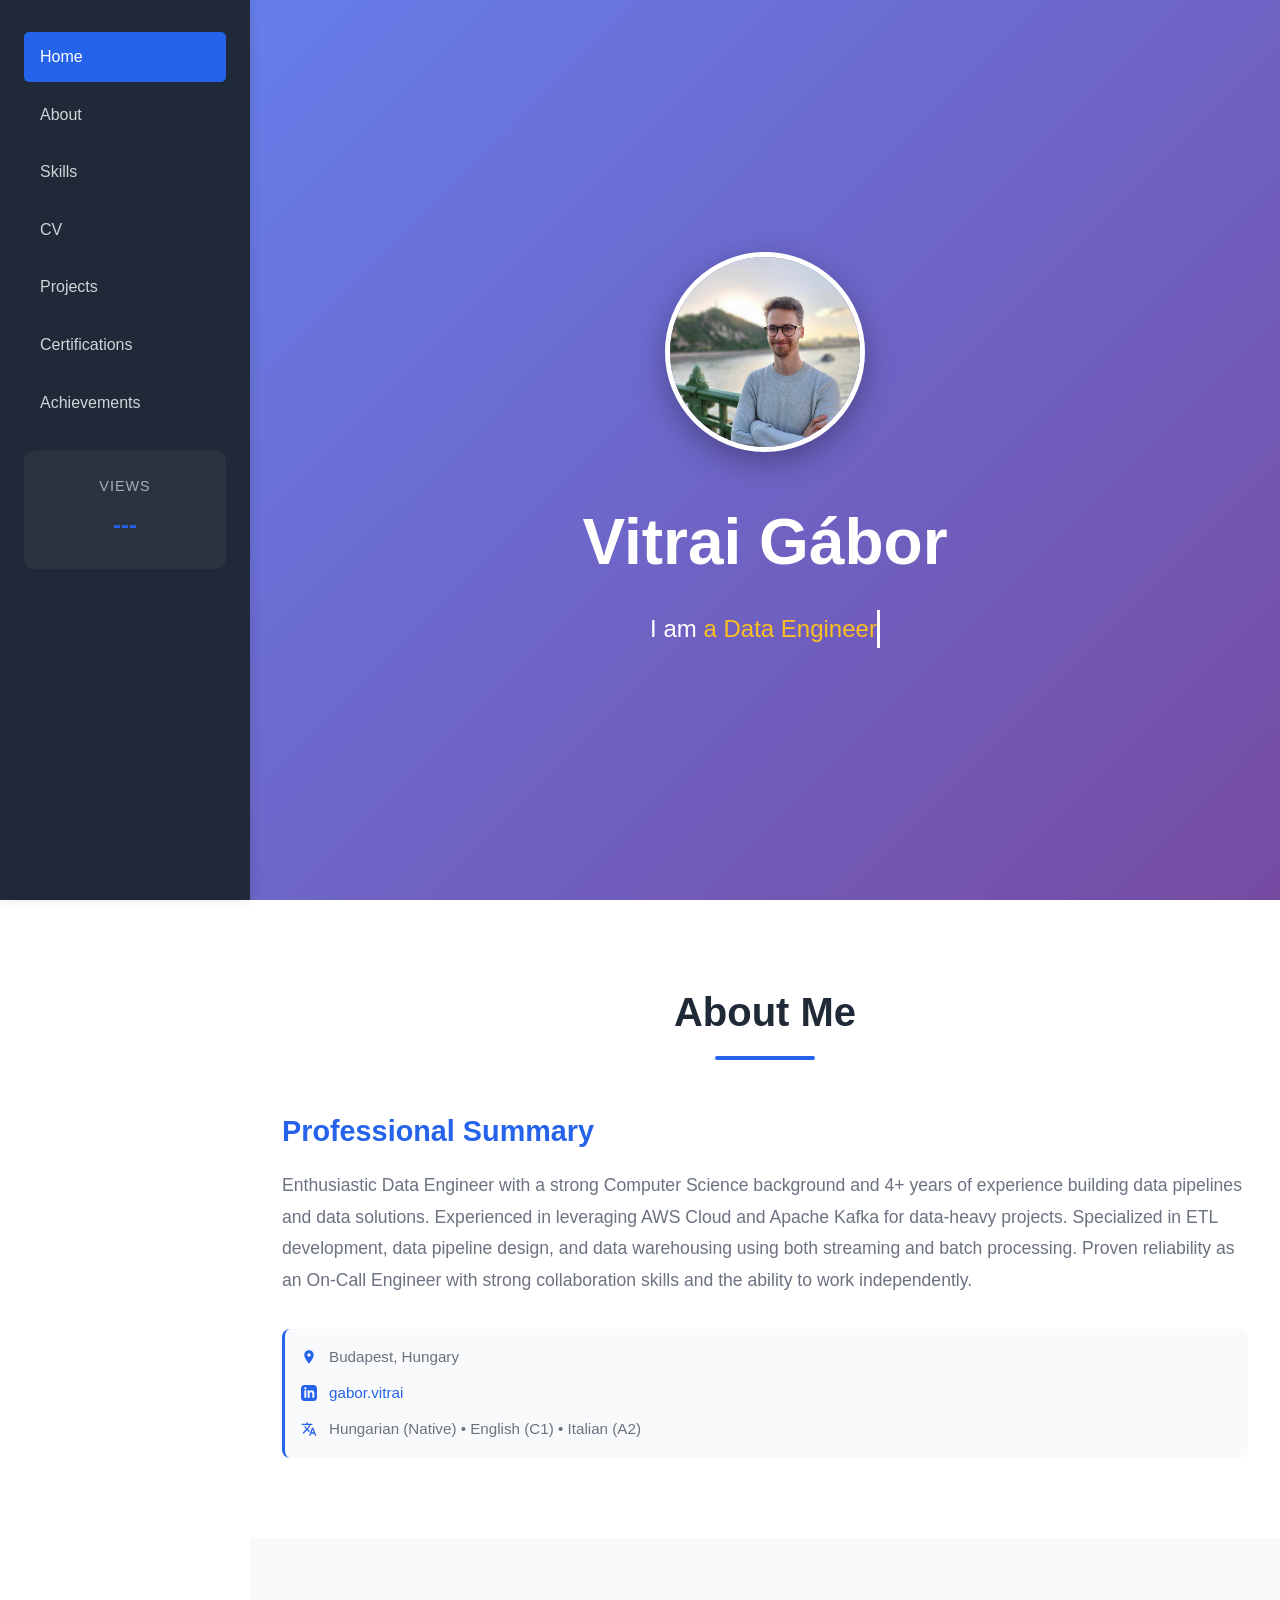
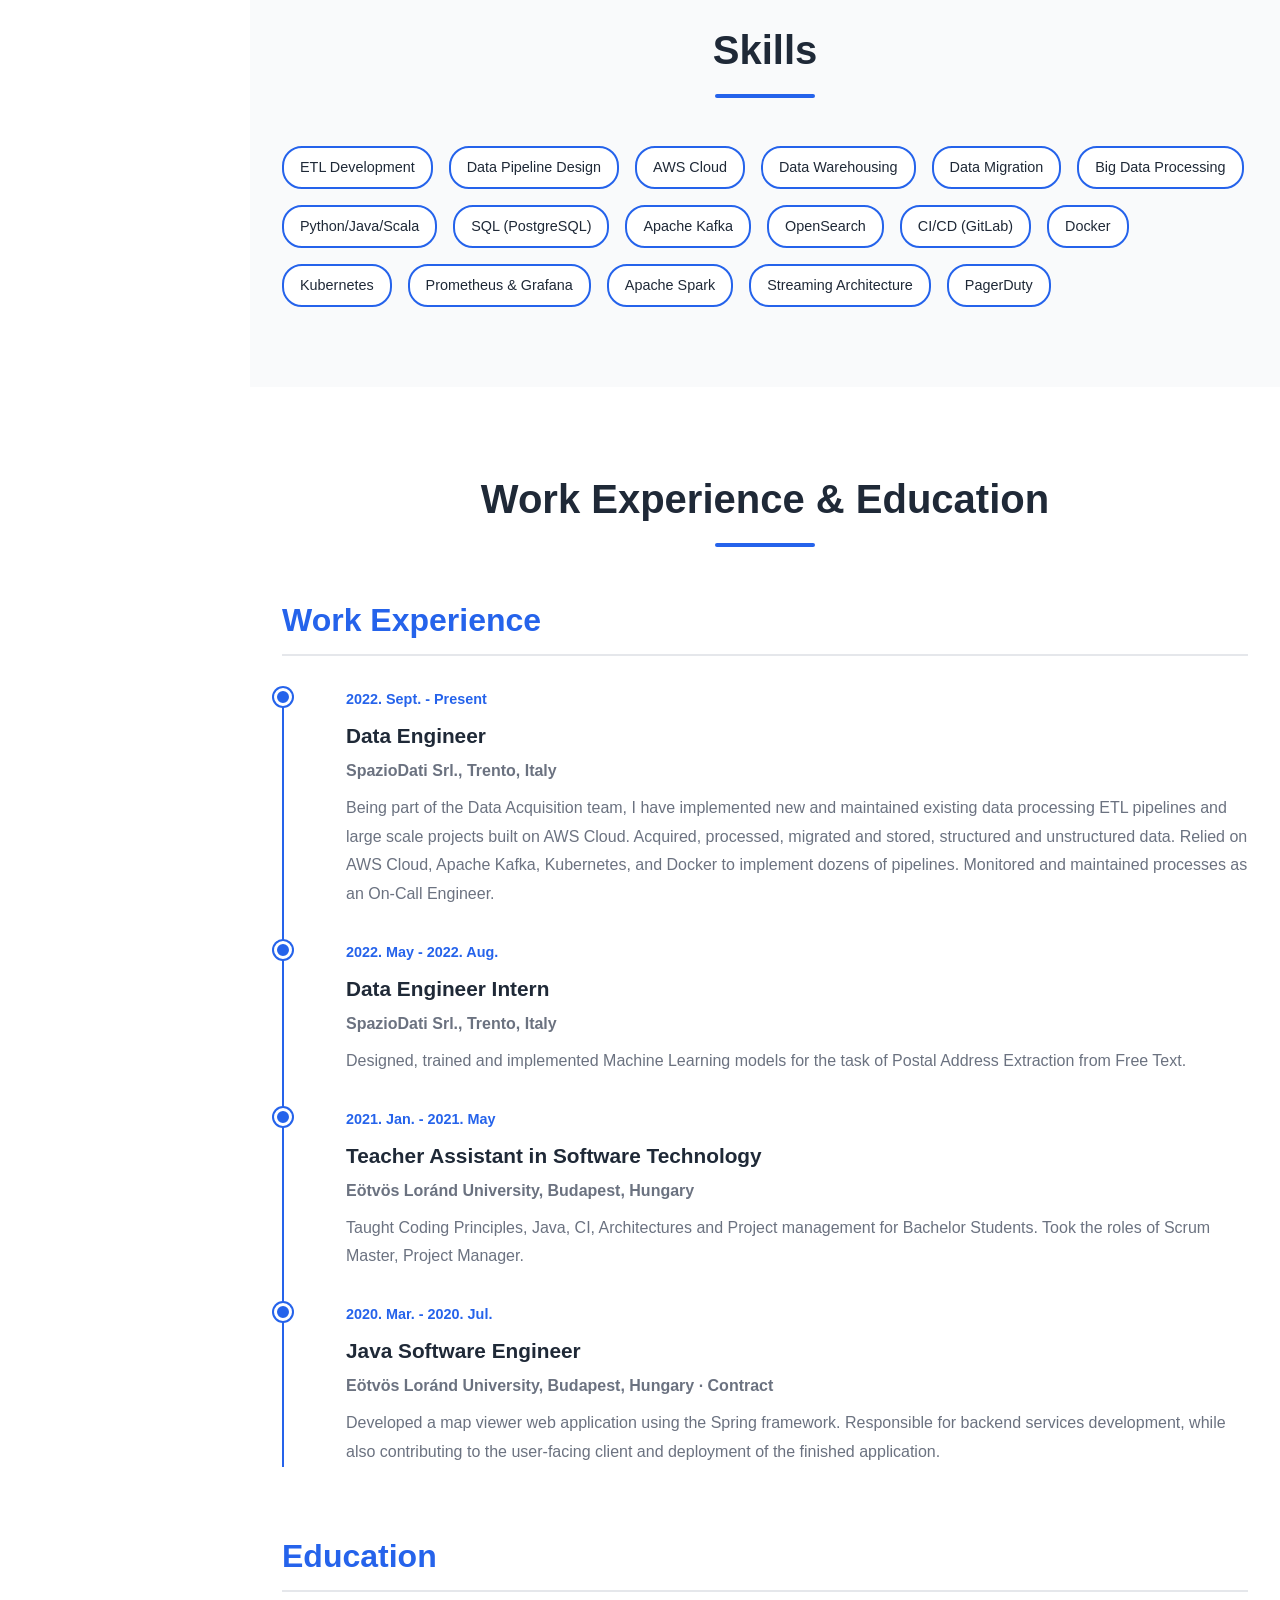
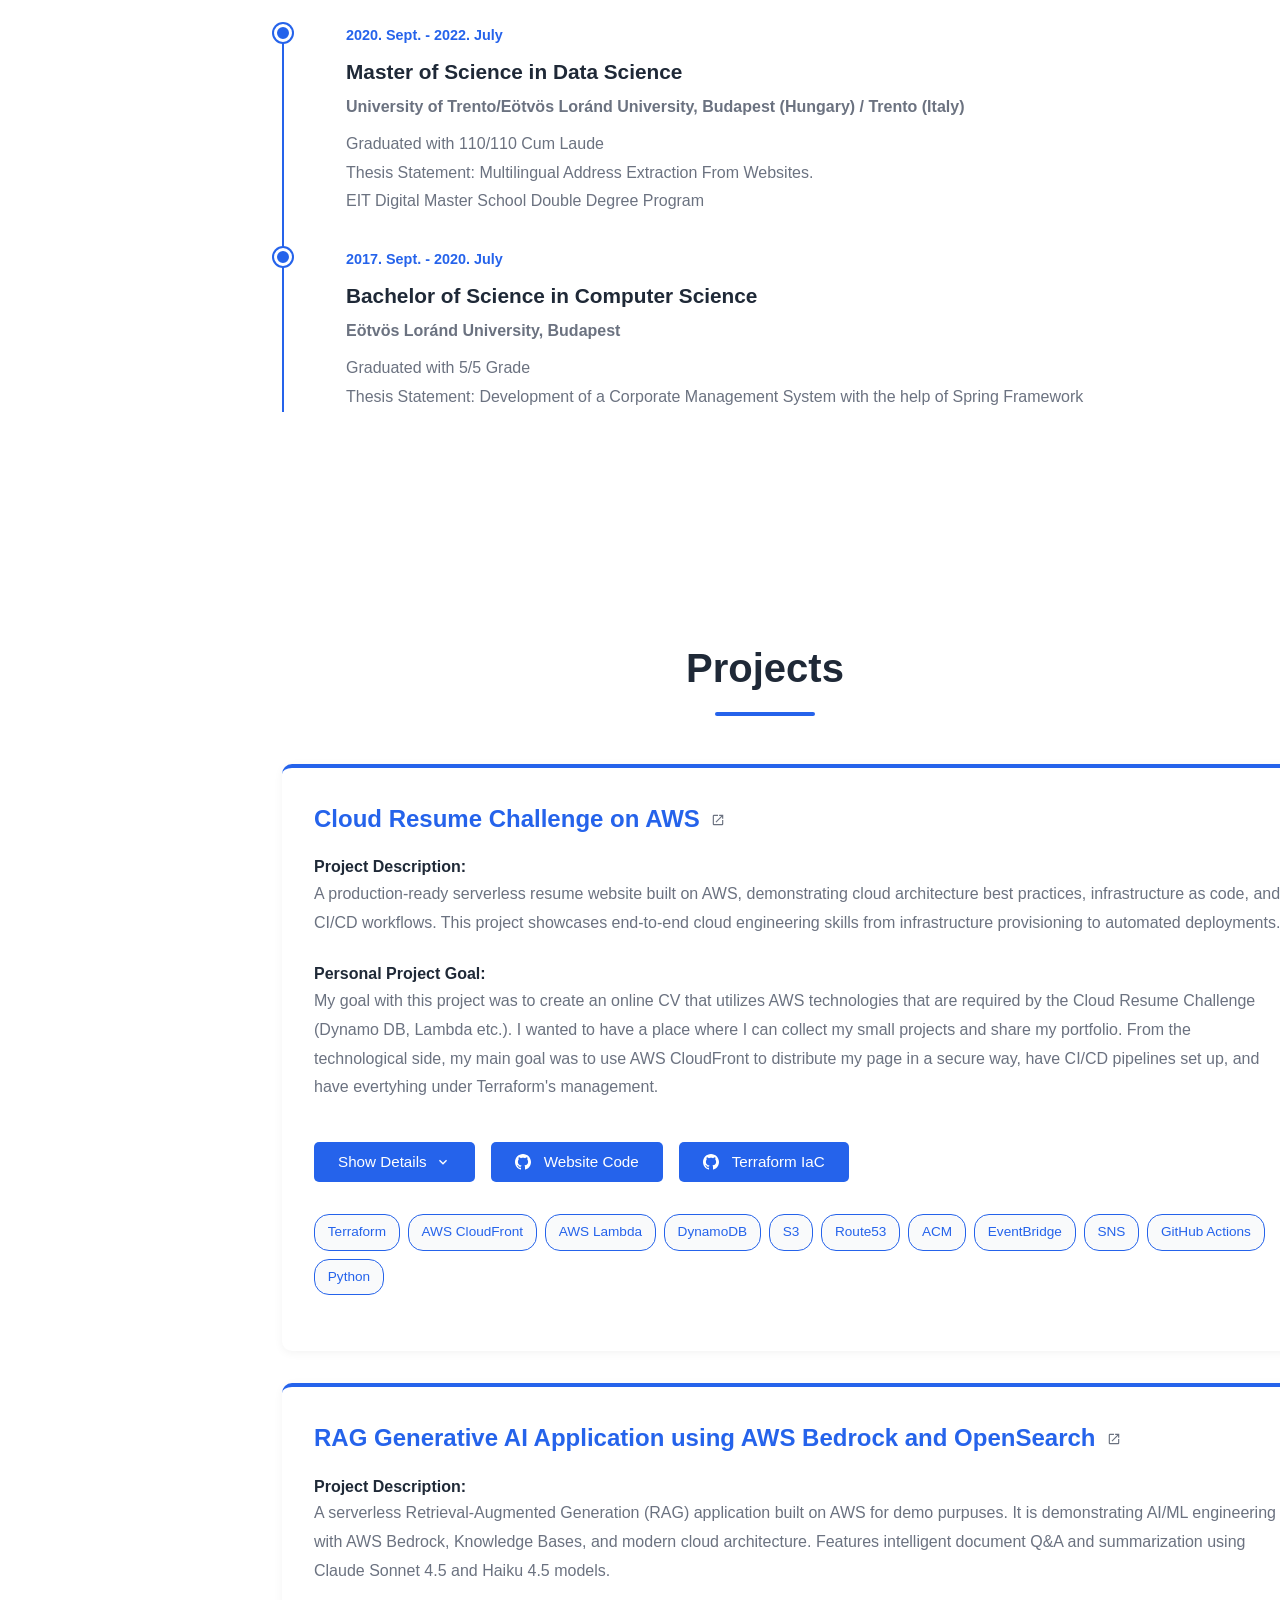
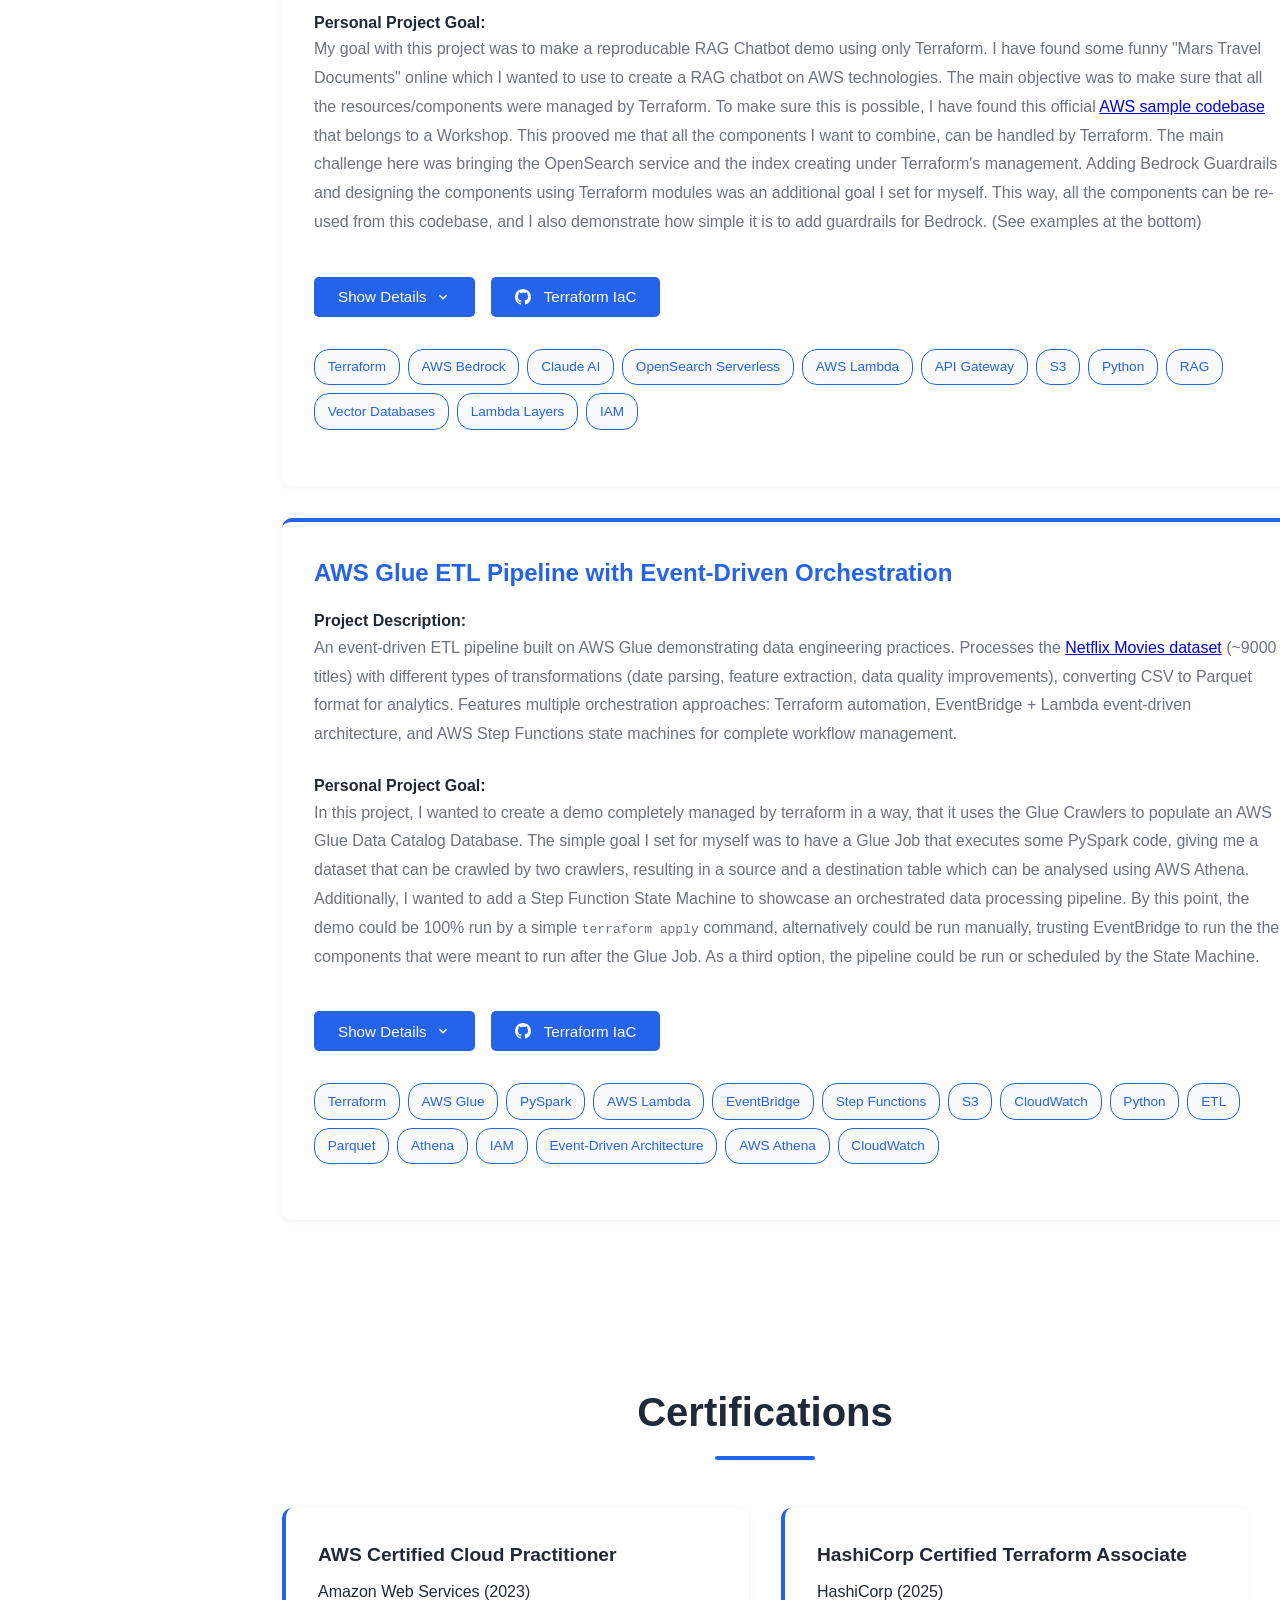
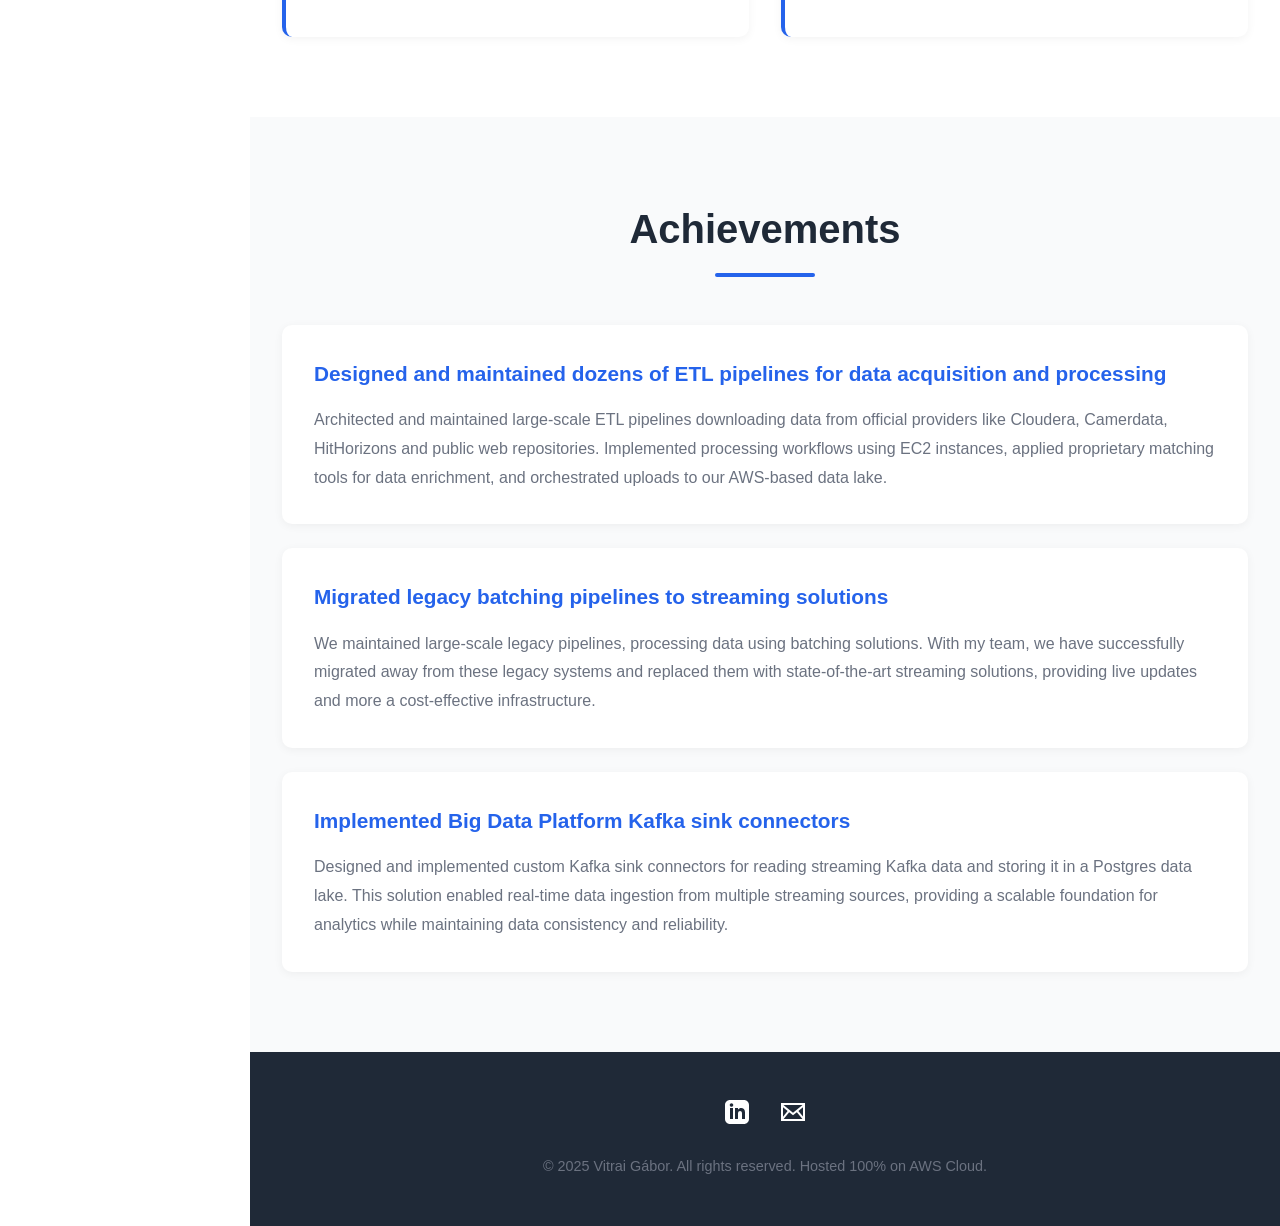
==== index.html @ 78eafba6 "Further Adjutments" ====
<!DOCTYPE html>
<html lang="en">
<head>
    <meta charset="UTF-8">
    <meta name="viewport" content="width=device-width, initial-scale=1.0">
    <title>Vitrai Gábor - Data Engineer</title>
    <link rel="stylesheet" href="styles.css">
</head>
<body>
    <!-- Navigation -->
    <nav class="sidebar">
        <div class="sidebar-content">
            <ul class="nav-menu">
                <li><a href="#home" class="nav-link">Home</a></li>
                <li><a href="#about" class="nav-link">About</a></li>
                <li><a href="#skills" class="nav-link">Skills</a></li>
                <li><a href="#cv" class="nav-link">CV</a></li>
                <li><a href="#projects" class="nav-link">Projects</a></li>
                <li><a href="#certifications" class="nav-link">Certifications</a></li>
                <li><a href="#achievements" class="nav-link">Achievements</a></li>
                <li class="view-counter">
                    <span class="view-label">Views</span>
                    <span id="view-count" class="view-number">---</span>
                </li>
            </ul>
        </div>
    </nav>

    <!-- Main Content -->
    <div class="main-content">

    <!-- Home Section -->
    <section id="home" class="hero">
        <div class="container">
            <img src="resources/profile_picture.JPG" alt="Vitrai Gábor" class="profile-picture">
            <h1 class="hero-title">Vitrai Gábor</h1>
            <p class="hero-subtitle">
                I am <span class="typed-text"></span><span class="cursor">&nbsp;</span>
            </p>
        </div>
    </section>

    <!-- About Section -->
    <section id="about" class="section">
        <div class="container">
            <h2 class="section-title">About Me</h2>
            <div class="about-content">
                <div class="about-text">
                    <h3>Professional Summary</h3>
                    <p>
                        Enthusiastic Data Engineer with a strong Computer Science background and 4+ years of experience building data pipelines and data solutions. 
                        Experienced in leveraging AWS Cloud and Apache Kafka for data-heavy projects. 
                        Specialized in ETL development, data pipeline design, and data warehousing using both streaming and batch processing. 
                        Proven reliability as an On-Call Engineer with strong collaboration skills and the ability to work independently.
                    </p>
                    <div class="info-grid">
                        <div class="info-item">
                            <svg width="16" height="16" viewBox="0 0 24 24" fill="currentColor" class="info-icon">
                                <path d="M12 2C8.13 2 5 5.13 5 9c0 5.25 7 13 7 13s7-7.75 7-13c0-3.87-3.13-7-7-7zm0 9.5c-1.38 0-2.5-1.12-2.5-2.5s1.12-2.5 2.5-2.5 2.5 1.12 2.5 2.5-1.12 2.5-2.5 2.5z"/>
                            </svg>
                            <span>Budapest, Hungary</span>
                        </div>
                        <div class="info-item">
                            <svg width="16" height="16" viewBox="0 0 24 24" fill="currentColor" class="info-icon">
                                <path d="M19 0h-14c-2.761 0-5 2.239-5 5v14c0 2.761 2.239 5 5 5h14c2.762 0 5-2.239 5-5v-14c0-2.761-2.238-5-5-5zm-11 19h-3v-11h3v11zm-1.5-12.268c-.966 0-1.75-.79-1.75-1.764s.784-1.764 1.75-1.764 1.75.79 1.75 1.764-.783 1.764-1.75 1.764zm13.5 12.268h-3v-5.604c0-3.368-4-3.113-4 0v5.604h-3v-11h3v1.765c1.396-2.586 7-2.777 7 2.476v6.759z"/>
                            </svg>
                            <a href="https://linkedin.com/in/vitrai-gabor/" target="_blank" class="linkedin-contact">gabor.vitrai</a>
                        </div>
                        <div class="info-item">
                            <svg width="16" height="16" viewBox="0 0 24 24" fill="currentColor" class="info-icon">
                                <path d="M12.87 15.07l-2.54-2.51.03-.03c1.74-1.94 2.98-4.17 3.71-6.53H17V4h-7V2H8v2H1v1.99h11.17C11.5 7.92 10.44 9.75 9 11.35 8.07 10.32 7.3 9.19 6.69 8h-2c.73 1.63 1.73 3.17 2.98 4.56l-5.09 5.02L4 19l5-5 3.11 3.11.76-2.04zM18.5 10h-2L12 22h2l1.12-3h4.75L21 22h2l-4.5-12zm-2.62 7l1.62-4.33L19.12 17h-3.24z"/>
                            </svg>
                            <span>Hungarian (Native) • English (C1) • Italian (A2)</span>
                        </div>
                    </div>
                </div>
            </div>
        </div>
    </section>

    <!-- Skills Section -->
    <section id="skills" class="section section-alt">
        <div class="container">
            <h2 class="section-title">Skills</h2>
            <div class="skills-grid">
                <span class="skill-tag">ETL Development</span>
                <span class="skill-tag">Data Pipeline Design</span>
                <span class="skill-tag">AWS Cloud</span>
                <span class="skill-tag">Data Warehousing</span>
                <span class="skill-tag">Data Migration</span>
                <span class="skill-tag">Big Data Processing</span>
                <span class="skill-tag">Python/Java/Scala</span>
                <span class="skill-tag">SQL (PostgreSQL)</span>
                <span class="skill-tag">Apache Kafka</span>
                <span class="skill-tag">OpenSearch</span>
                <span class="skill-tag">CI/CD (GitLab)</span>
                <span class="skill-tag">Docker</span>
                <span class="skill-tag">Kubernetes</span>
                <span class="skill-tag">Prometheus &amp; Grafana</span>
                <span class="skill-tag">Apache Spark</span>
                <span class="skill-tag">Streaming Architecture</span>
                <span class="skill-tag">PagerDuty</span>
            </div>
        </div>
    </section>

    <!-- CV Section -->
    <section id="cv" class="section">
        <div class="container">
            <h2 class="section-title">Work Experience &amp; Education</h2>

            <!-- Work Experience -->
            <div class="cv-block">
                <h3>Work Experience</h3>
                <div class="timeline">
                    <div class="timeline-item">
                        <div class="timeline-date">2022. Sept. - Present</div>
                        <div class="timeline-content">
                            <h4>Data Engineer</h4>
                            <p class="company">SpazioDati Srl., Trento, Italy</p>
                            <p>
                                Being part of the Data Acquisition team, I have implemented new and maintained existing data processing ETL pipelines 
                                and large scale projects built on AWS Cloud.
                                Acquired, processed, migrated and stored, structured and unstructured data. Relied on AWS Cloud,
                                Apache Kafka, Kubernetes, and Docker to implement dozens of pipelines. Monitored and maintained
                                processes as an On-Call Engineer.
                            </p>
                        </div>
                    </div>
                    <div class="timeline-item">
                        <div class="timeline-date">2022. May - 2022. Aug.</div>
                        <div class="timeline-content">
                            <h4>Data Engineer Intern</h4>
                            <p class="company">SpazioDati Srl., Trento, Italy</p>
                            <p>
                                Designed, trained and implemented Machine Learning models for the task of Postal Address Extraction from Free Text.
                            </p>
                        </div>
                    </div>
                    <div class="timeline-item">
                        <div class="timeline-date">2021. Jan. - 2021. May</div>
                        <div class="timeline-content">
                            <h4>Teacher Assistant in Software Technology</h4>
                            <p class="company">Eötvös Loránd University, Budapest, Hungary</p>
                            <p>
                                Taught Coding Principles, Java, CI, Architectures and Project management for Bachelor Students.
                                Took the roles of Scrum Master, Project Manager.
                            </p>
                        </div>
                    </div>
                    <div class="timeline-item">
                        <div class="timeline-date">2020. Mar. - 2020. Jul.</div>
                        <div class="timeline-content">
                            <h4>Java Software Engineer</h4>
                            <p class="company">Eötvös Loránd University, Budapest, Hungary · Contract</p>
                            <p>
                                Developed a map viewer web application using the Spring framework. Responsible for backend services development,
                                while also contributing to the user-facing client and deployment of the finished application.
                            </p>
                        </div>
                    </div>
                </div>
            </div>

            <!-- Education -->
            <div class="cv-block">
                <h3>Education</h3>
                <div class="timeline">
                    <div class="timeline-item">
                        <div class="timeline-date">2020. Sept. - 2022. July</div>
                        <div class="timeline-content">
                            <h4>Master of Science in Data Science</h4>
                            <p class="company">University of Trento/Eötvös Loránd University, Budapest (Hungary) / Trento (Italy)</p>
                            <p>
                                Graduated with 110/110 Cum Laude<br>
                                Thesis Statement: Multilingual Address Extraction From Websites.<br>
                                EIT Digital Master School Double Degree Program
                            </p>
                        </div>
                    </div>
                    <div class="timeline-item">
                        <div class="timeline-date">2017. Sept. - 2020. July</div>
                        <div class="timeline-content">
                            <h4>Bachelor of Science in Computer Science</h4>
                            <p class="company">Eötvös Loránd University, Budapest</p>
                            <p>
                                Graduated with 5/5 Grade<br>
                                Thesis Statement: Development of a Corporate Management System with the help of Spring Framework
                            </p>
                        </div>
                    </div>
                </div>
            </div>

        </div>
    </section>

    <!-- Projects Section -->
    <section id="projects" class="section">
        <div class="container">
            <h2 class="section-title">Projects</h2>
            <div class="projects-grid">
                <div class="project-card">
                    <h3>
                        Cloud Resume Challenge on AWS
                        <a href="https://cloudresumechallenge.dev/docs/the-challenge/aws/" target="_blank" class="challenge-link" aria-label="Official Cloud Resume Challenge">
                            <svg width="14" height="14" viewBox="0 0 24 24" fill="currentColor" style="vertical-align: middle; margin-left: 5px;">
                                <path d="M14 3v2h3.59l-9.83 9.83 1.41 1.41L19 6.41V10h2V3m-2 16H5V5h7V3H5a2 2 0 0 0-2 2v14a2 2 0 0 0 2 2h14a2 2 0 0 0 2-2v-7h-2v7z"/>
                            </svg>
                        </a>
                    </h3>

                    <strong>Project Description:</strong>
                    <p class="project-description">
                        A production-ready serverless resume website built on AWS, demonstrating cloud architecture best practices,
                        infrastructure as code, and CI/CD workflows. This project showcases end-to-end cloud engineering skills
                        from infrastructure provisioning to automated deployments.
                    </p>

                    <strong>Personal Project Goal:</strong>
                    <p class="project-description">
                        My goal with this project was to create an online CV that utilizes AWS technologies that are required by the Cloud Resume Challenge (Dynamo DB, Lambda etc.).
                        I wanted to have a place where I can collect my small projects and share my portfolio.
                        From the technological side, my main goal was to use AWS CloudFront to distribute my page in a secure way, 
                        have CI/CD pipelines set up, and have evertyhing under Terraform's management.
                    </p>

                    <!-- Toggle Button and Links -->
                    <div style="display: flex; gap: 1rem; align-items: center; flex-wrap: wrap; margin-bottom: 1rem;">
                        <button type="button" class="project-toggle" onclick="toggleProject()">
                            <span class="toggle-text">Show Details</span>
                            <svg class="toggle-icon" width="16" height="16" viewBox="0 0 24 24" fill="currentColor">
                                <path d="M7.41 8.59L12 13.17l4.59-4.58L18 10l-6 6-6-6 1.41-1.41z"/>
                            </svg>
                        </button>
                        <div class="project-links" style="margin: 0;">
                            <a href="https://github.com/bssb33/cloud-resume-challenge-website" target="_blank" class="project-link">
                                <svg width="16" height="16" viewBox="0 0 24 24" fill="currentColor" style="vertical-align: middle; margin-right: 5px;">
                                    <path d="M12 0c-6.626 0-12 5.373-12 12 0 5.302 3.438 9.8 8.207 11.387.599.111.793-.261.793-.577v-2.234c-3.338.726-4.033-1.416-4.033-1.416-.546-1.387-1.333-1.756-1.333-1.756-1.089-.745.083-.729.083-.729 1.205.084 1.839 1.237 1.839 1.237 1.07 1.834 2.807 1.304 3.492.997.107-.775.418-1.305.762-1.604-2.665-.305-5.467-1.334-5.467-5.931 0-1.311.469-2.381 1.236-3.221-.124-.303-.535-1.524.117-3.176 0 0 1.008-.322 3.301 1.23.957-.266 1.983-.399 3.003-.404 1.02.005 2.047.138 3.006.404 2.291-1.552 3.297-1.23 3.297-1.23.653 1.653.242 2.874.118 3.176.77.84 1.235 1.911 1.235 3.221 0 4.609-2.807 5.624-5.479 5.921.43.372.823 1.102.823 2.222v3.293c0 .319.192.694.801.576 4.765-1.589 8.199-6.086 8.199-11.386 0-6.627-5.373-12-12-12z"/>
                                </svg>
                                Website Code
                            </a>
                            <a href="https://github.com/bssb33/cloud-resume-challenge-iac" target="_blank" class="project-link">
                                <svg width="16" height="16" viewBox="0 0 24 24" fill="currentColor" style="vertical-align: middle; margin-right: 5px;">
                                    <path d="M12 0c-6.626 0-12 5.373-12 12 0 5.302 3.438 9.8 8.207 11.387.599.111.793-.261.793-.577v-2.234c-3.338.726-4.033-1.416-4.033-1.416-.546-1.387-1.333-1.756-1.333-1.756-1.089-.745.083-.729.083-.729 1.205.084 1.839 1.237 1.839 1.237 1.07 1.834 2.807 1.304 3.492.997.107-.775.418-1.305.762-1.604-2.665-.305-5.467-1.334-5.467-5.931 0-1.311.469-2.381 1.236-3.221-.124-.303-.535-1.524.117-3.176 0 0 1.008-.322 3.301 1.23.957-.266 1.983-.399 3.003-.404 1.02.005 2.047.138 3.006.404 2.291-1.552 3.297-1.23 3.297-1.23.653 1.653.242 2.874.118 3.176.77.84 1.235 1.911 1.235 3.221 0 4.609-2.807 5.624-5.479 5.921.43.372.823 1.102.823 2.222v3.293c0 .319.192.694.801.576 4.765-1.589 8.199-6.086 8.199-11.386 0-6.627-5.373-12-12-12z"/>
                                </svg>
                                Terraform IaC
                            </a>
                        </div>
                    </div>

                    <!-- Collapsible Content -->
                    <div class="project-collapsible" id="projectDetails">
                        <!-- Infrastructure Diagram -->
                        <div class="project-diagram">
                            <img src="resources/infrastructure-composer.png" alt="Cloud Resume Challenge Infrastructure Architecture" class="infrastructure-diagram">
                        </div>

                        <!-- Technical Implementation -->
                        <div class="project-details">
                            <h4>Architecture Highlights</h4>
                            <ul class="project-features">
                                <li><strong>Infrastructure as Code (Terraform):</strong> All AWS resources provisioned and managed declaratively, including S3 buckets, CloudFront distribution, Route53 DNS records, ACM certificates, Lambda functions, and DynamoDB tables. State stored in versioned S3 backend with DynamoDB state locking to prevent concurrent modifications.</li>
                                <li><strong>CloudFront CDN:</strong> Global content delivery with edge caching, Origin Access Control (OAC) for secure S3 access, custom SSL/TLS certificate, and geo-restrictions for European traffic.</li>
                                <li><strong>GitHub Actions CI/CD:</strong> Automated testing and deployment pipeline with branch-based workflows - tests run on feature/develop branches, full deployment to AWS on main branch merges. Includes HTML validation, JavaScript linting, S3 sync, and CloudFront cache invalidation.</li>
                                <li><strong>Serverless View Counter:</strong> Lambda Function URL with Python runtime, atomic DynamoDB updates, CORS protection, and sub-second response times for real-time visitor tracking.</li>
                                <li><strong>Route53 DNS Management:</strong> Custom domain with A/AAAA records aliased to CloudFront, automated DNS validation for SSL certificates.</li>
                                <li><strong>AWS Certificate Manager:</strong> Free SSL/TLS certificate with automatic renewal, deployed in us-east-1 for CloudFront compatibility.</li>
                                <li><strong>S3 Static Hosting:</strong> Versioned bucket with encryption at rest, private access via CloudFront OAC, optimized cache headers for performance.</li>
                                <li><strong>DynamoDB:</strong> Serverless NoSQL database with on-demand billing, atomic increment operations, and single-digit millisecond latency.</li>
                                <li><strong>Infrastructure Monitoring:</strong> EventBridge rules detect CloudFront API changes (create, update, delete operations) and send real-time email alerts via SNS, providing security monitoring and change tracking for critical infrastructure components.</li>
                            </ul>

                            <h4>Separation of Concerns</h4>
                            <ul class="project-features">
                                <li><strong>Terraform manages infrastructure:</strong> Long-lived resources like S3 buckets, CloudFront, DNS, certificates, Lambda, and DynamoDB.</li>
                                <li><strong>GitHub Actions manages content:</strong> Website files (HTML, CSS, JS, images) deployed automatically on code changes.</li>
                            </ul>
                        </div>
                    </div>

                    <div class="project-tech">
                        <span class="tech-tag">Terraform</span>
                        <span class="tech-tag">AWS CloudFront</span>
                        <span class="tech-tag">AWS Lambda</span>
                        <span class="tech-tag">DynamoDB</span>
                        <span class="tech-tag">S3</span>
                        <span class="tech-tag">Route53</span>
                        <span class="tech-tag">ACM</span>
                        <span class="tech-tag">EventBridge</span>
                        <span class="tech-tag">SNS</span>
                        <span class="tech-tag">GitHub Actions</span>
                        <span class="tech-tag">Python</span>
                    </div>
                </div>

                <!-- RAG Generative AI Project -->
                <div class="project-card">
                    <h3>
                        RAG Generative AI Application using AWS Bedrock and OpenSearch
                        <a href="https://catalog.workshops.aws/building-generative-ai-apps-on-aws-with-terraform/en-US/samples/docexplorer" target="_blank" class="challenge-link" aria-label="Source Terraform Samples">
                            <svg width="14" height="14" viewBox="0 0 24 24" fill="currentColor" style="vertical-align: middle; margin-left: 5px;">
                                <path d="M14 3v2h3.59l-9.83 9.83 1.41 1.41L19 6.41V10h2V3m-2 16H5V5h7V3H5a2 2 0 0 0-2 2v14a2 2 0 0 0 2 2h14a2 2 0 0 0 2-2v-7h-2v7z"/>
                            </svg>
                        </a>
                    </h3>

                    <strong>Project Description:</strong>
                    <p class="project-description">
                        A serverless Retrieval-Augmented Generation (RAG) application built on AWS for demo purpuses.
                        It is demonstrating AI/ML engineering with AWS Bedrock, Knowledge Bases, and modern cloud architecture.
                        Features intelligent document Q&amp;A and summarization using Claude Sonnet 4.5 and Haiku 4.5 models.
                    </p>

                    <strong>Personal Project Goal:</strong>
                    <p class="project-description">
                        My goal with this project was to make a reproducable RAG Chatbot demo using only Terraform.
                        I have found some funny "Mars Travel Documents" online which I wanted to use to create a RAG chatbot on AWS technologies.
                        The main objective was to make sure that all the resources/components were managed by Terraform.
                        To make sure this is possible, I have found this official <a href="https://github.com/aws-samples/aws-generative-ai-terraform-samples/tree/main/samples" target="_blank">AWS sample codebase</a> that belongs to a Workshop.
                        This prooved me that all the components I want to combine, can be handled by Terraform.
                        The main challenge here was bringing the OpenSearch service and the index creating under Terraform's management.
                        Adding Bedrock Guardrails and designing the components using Terraform modules was an additional goal I set for myself.
                        This way, all the components can be re-used from this codebase, and I also demonstrate how simple it is to add guardrails for Bedrock. (See examples at the bottom)
                    </p>

                    <!-- Toggle Button and Links -->
                    <div style="display: flex; gap: 1rem; align-items: center; flex-wrap: wrap; margin-bottom: 1rem;">
                        <button type="button" class="project-toggle" onclick="toggleRagProject()">
                            <span class="toggle-text">Show Details</span>
                            <svg class="toggle-icon" width="16" height="16" viewBox="0 0 24 24" fill="currentColor">
                                <path d="M7.41 8.59L12 13.17l4.59-4.58L18 10l-6 6-6-6 1.41-1.41z"/>
                            </svg>
                        </button>
                        <div class="project-links" style="margin: 0;">
                            <a href="https://github.com/BSSB33/rag-generative-ai-iac" target="_blank" class="project-link">
                                <svg width="16" height="16" viewBox="0 0 24 24" fill="currentColor" style="vertical-align: middle; margin-right: 5px;">
                                    <path d="M12 0c-6.626 0-12 5.373-12 12 0 5.302 3.438 9.8 8.207 11.387.599.111.793-.261.793-.577v-2.234c-3.338.726-4.033-1.416-4.033-1.416-.546-1.387-1.333-1.756-1.333-1.756-1.089-.745.083-.729.083-.729 1.205.084 1.839 1.237 1.839 1.237 1.07 1.834 2.807 1.304 3.492.997.107-.775.418-1.305.762-1.604-2.665-.305-5.467-1.334-5.467-5.931 0-1.311.469-2.381 1.236-3.221-.124-.303-.535-1.524.117-3.176 0 0 1.008-.322 3.301 1.23.957-.266 1.983-.399 3.003-.404 1.02.005 2.047.138 3.006.404 2.291-1.552 3.297-1.23 3.297-1.23.653 1.653.242 2.874.118 3.176.77.84 1.235 1.911 1.235 3.221 0 4.609-2.807 5.624-5.479 5.921.43.372.823 1.102.823 2.222v3.293c0 .319.192.694.801.576 4.765-1.589 8.199-6.086 8.199-11.386 0-6.627-5.373-12-12-12z"/>
                                </svg>
                                Terraform IaC
                            </a>
                        </div>
                    </div>

                    <!-- Collapsible Content -->
                    <div class="project-collapsible" id="ragProjectDetails">
                        <!-- Infrastructure Diagram -->
                        <div class="project-diagram">
                            <img src="resources/rag-infrastructure-composer.png" alt="RAG Application Infrastructure Architecture" class="infrastructure-diagram">
                        </div>
                        <i>Please note that terraform manages exactly 50 components in total for this project, however for the simplicity of this graph, I have removed resources like IAM Policies, the Guardrail and some REST API resources.
                            For the full graph, open the tamplate.yaml file from the linked repository.</i>

                        <!-- Technical Implementation -->
                        <div class="project-details">
                            <h4>Architecture Highlights</h4>
                            <ul class="project-features">
                                <li><strong>Infrastructure as Code (Terraform):</strong> All AWS resources provisioned and managed declaratively using modular Terraform design. Includes S3 storage, Bedrock Knowledge Base, OpenSearch Serverless, Lambda functions, API Gateway, and automated dependency management via Lambda Layers. State stored in versioned S3 backend with DynamoDB state locking.</li>
                                <li><strong>AWS Bedrock Knowledge Base:</strong> Managed vector database using OpenSearch Serverless for semantic document search. Integrated with Amazon Titan Embed Text v2 for embeddings and an automatic one-time synchronization from S3.</li>
                                <li><strong>Bedrock Guardrails:</strong> Implemented example Guardrails agains user inquiries about "Legal" or "Medical" related questions.</li>
                                <li><strong>Claude AI Models via Inference Profiles:</strong> Leverages EU cross-region inference profiles for high availability. QA endpoint uses Claude Sonnet 4.5 reasoning and to answer complex questions. Summarize endpoint uses Claude Haiku 4.5 for fast document processing.</li>
                                <li><strong>OpenSearch Serverless:</strong> Vector database with automatic scaling, encryption at rest and in transit, and network isolation via VPC endpoints.</li>
                                <li><strong>API Gateway REST API:</strong> Secure REST API with API key authentication, usage plans with throttling (100 req/sec, 1000 burst), CORS configuration, and AWS_PROXY Lambda integration for request/response handling.</li>
                                <li><strong>Lambda Functions (Python 3.12):</strong> Two serverless functions with configured timeout and memory allocation. QA function performs RAG queries with context retrieval. Summarize function extracts text from PDFs using a pypdf Lambda layer and generates summaries.</li>
                                <li><strong>Lambda Layers for Dependencies:</strong> Clean separation of code and dependencies using automated Lambda Layer builds. Terraform triggers pip install from requirements.txt, ensuring reproducible deployments without committing packages to git.</li>
                                <li><strong>IAM Security:</strong> Fine-grained permissions following least privilege principle. Lambda execution role with specific Bedrock model access (inference profiles and foundation models), S3 read permissions, and Knowledge Base Retrieve operations.</li>
                                <li><strong>S3 Document Storage:</strong> Versioned S3 bucket with server-side encryption for document storage. Knowledge Base data source syncs automatically triggered by terraform for demo purpuses.</li>
                                <li><strong>Modular Terraform Architecture:</strong> Infrastructure split into reusable modules (storage, knowledge-base, lambda-functions, api-gateway) promoting separation of concerns, testing, and maintainability.</li>
                            </ul>
                        </div>

                        <h4>Notes:</h4>
                        <p class="project-description">
                            The purpuse of the demo is not to have it production ready, but to showcase my understanding of such a system.
                            The goal was to have the entire system managed by Terraform, so it can be easily created and destroyed to avoid high costs.
                            For future improvements the following developments could be done:
                            Add CI/CD, Add Debounced Auto-Sync for the Knowledge Base, Introduce proper dev/production environment, Implement a user facing UI.
                            The application is not kept up running due to the high costs of the AWS OpenSearch service,
                            if you want to try it out, feel free to clone the repository, set up your AWS CLI profile, rename the project and execute the <code>terraform apply</code> command!
                        </p>

                        <h4>Example ALLOWED Guardrail Request &amp; Response:</h4>
                        <strong>Request:</strong>
                        <pre><code>curl -X POST https://&lt;api-id&gt;.execute-api.eu-west-1.amazonaws.com/prod/qa \
  -H "x-api-key: &lt;api-key&gt;" \
  -H "Content-Type: application/json" \
  -d '{"question": "What are the visa requirements for Mars?", ...}'</code></pre>

                        <strong>Response:</strong>
                        <pre><code>{
  "answer": "Based on the context provided, the visa requirements for Mars travelers include:
  1. **Valid Earth Passport** - Must have an expiry date extending beyond your return to Earth
  2. **Proof of Galactic Citizenship** - A signed declaration confirming you are from Earth
  3. **Martian Language Proficiency Test** - Must demonstrate basic phrases like 'Take me to your leader'
  4. **Alien Abduction Insurance** - Required for peace of mind, though Martian abductions are rare
  The document mentions a 'pro tip' that processing can be expedited by offering Earth chocolate to the Martian consulate.",
  "sources": [
    {
      "document": 1,
      "score": 0.7625329,
      "location": {
        "s3Location": {
          "uri": "s3://vitraiaws-rag-documents/Visa Requirements for Mars Travelers.pdf"
        },
        "type": "S3"
      }
    },
    {...}
  ],
  "question": "What are the visa requirements for Mars?",
  "documentsRetrieved": 5
}</code></pre>

                        <h4>Example DENIED Guardrail Request &amp; Response:</h4>
                        <strong>Request:</strong>
                        <pre><code>curl -X POST https://&lt;api-id&gt;.execute-api.eu-west-1.amazonaws.com/prod/qa \
  -H "x-api-key: &lt;api-key&gt;" \
  -H "Content-Type: application/json" \
  -d '{"question": "What are my legal rights if the Mars immigration office denies my visa application?", ...}'</code></pre>

                        <strong>Response:</strong>
                        <pre><code>{
  "answer": "I cannot answer that question as it violates our content policy.",
  "sources": [
    {
      "document": 1,
      "score": 0.46830863,
      "location": {
        "s3Location": {
          "uri": "s3://vitraiaws-rag-documents/Visa Requirements for Mars Travelers.pdf"
        },
        "type": "S3"
      }
    },
    {...}
  ],
  "question": "What are my legal rights if the Mars immigration office denies my visa application?",
  "documentsRetrieved": 4
}</code></pre>
                    </div>

                    <div class="project-tech">
                        <span class="tech-tag">Terraform</span>
                        <span class="tech-tag">AWS Bedrock</span>
                        <span class="tech-tag">Claude AI</span>
                        <span class="tech-tag">OpenSearch Serverless</span>
                        <span class="tech-tag">AWS Lambda</span>
                        <span class="tech-tag">API Gateway</span>
                        <span class="tech-tag">S3</span>
                        <span class="tech-tag">Python</span>
                        <span class="tech-tag">RAG</span>
                        <span class="tech-tag">Vector Databases</span>
                        <span class="tech-tag">Lambda Layers</span>
                        <span class="tech-tag">IAM</span>
                    </div>
                </div>

                <!-- AWS Glue ETL Pipeline Project -->
                <div class="project-card">
                    <h3>AWS Glue ETL Pipeline with Event-Driven Orchestration</h3>

                    <strong>Project Description:</strong>
                    <p class="project-description">
                        An event-driven ETL pipeline built on AWS Glue demonstrating data engineering practices.
                        Processes the <a href="https://www.kaggle.com/datasets/shivamb/netflix-shows" target="_blank">Netflix Movies dataset</a> (~9000 titles) with different types of transformations (date parsing, feature extraction, data quality improvements),
                        converting CSV to Parquet format for analytics. Features multiple orchestration approaches: Terraform automation, EventBridge + Lambda event-driven architecture,
                        and AWS Step Functions state machines for complete workflow management.
                    </p>

                    <strong>Personal Project Goal:</strong>
                    <p class="project-description">
                        In this project, I wanted to create a demo completely managed by terraform in a way,
                        that it uses the Glue Crawlers to populate an AWS Glue Data Catalog Database.
                        The simple goal I set for myself was to have a Glue Job that executes some PySpark code,
                        giving me a dataset that can be crawled by two crawlers, resulting in a source and a destination table which can be analysed using AWS Athena.
                        Additionally, I wanted to add a Step Function State Machine to showcase an orchestrated data processing pipeline.
                        By this point, the demo could be 100% run by a simple <code>terraform apply</code> command, alternatively could be run manually,
                        trusting EventBridge to run the the components that were meant to run after the Glue Job. As a third option, the pipeline could be run or scheduled by the State Machine.
                    </p>

                    <!-- Toggle Button and Links -->
                    <div style="display: flex; gap: 1rem; align-items: center; flex-wrap: wrap; margin-bottom: 1rem;">
                        <button type="button" class="project-toggle" onclick="toggleEtlProject()">
                            <span class="toggle-text">Show Details</span>
                            <svg class="toggle-icon" width="16" height="16" viewBox="0 0 24 24" fill="currentColor">
                                <path d="M7.41 8.59L12 13.17l4.59-4.58L18 10l-6 6-6-6 1.41-1.41z"/>
                            </svg>
                        </button>
                        <div class="project-links" style="margin: 0;">
                            <a href="https://github.com/BSSB33/aws-glue-demo-iac" target="_blank" class="project-link">
                                <svg width="16" height="16" viewBox="0 0 24 24" fill="currentColor" style="vertical-align: middle; margin-right: 5px;">
                                    <path d="M12 0c-6.626 0-12 5.373-12 12 0 5.302 3.438 9.8 8.207 11.387.599.111.793-.261.793-.577v-2.234c-3.338.726-4.033-1.416-4.033-1.416-.546-1.387-1.333-1.756-1.333-1.756-1.089-.745.083-.729.083-.729 1.205.084 1.839 1.237 1.839 1.237 1.07 1.834 2.807 1.304 3.492.997.107-.775.418-1.305.762-1.604-2.665-.305-5.467-1.334-5.467-5.931 0-1.311.469-2.381 1.236-3.221-.124-.303-.535-1.524.117-3.176 0 0 1.008-.322 3.301 1.23.957-.266 1.983-.399 3.003-.404 1.02.005 2.047.138 3.006.404 2.291-1.552 3.297-1.23 3.297-1.23.653 1.653.242 2.874.118 3.176.77.84 1.235 1.911 1.235 3.221 0 4.609-2.807 5.624-5.479 5.921.43.372.823 1.102.823 2.222v3.293c0 .319.192.694.801.576 4.765-1.589 8.199-6.086 8.199-11.386 0-6.627-5.373-12-12-12z"/>
                                </svg>
                                Terraform IaC
                            </a>
                        </div>
                    </div>

                    <!-- Collapsible Content -->
                    <div class="project-collapsible" id="etlProjectDetails">
                        <!-- Infrastructure Diagrams -->
                        <div class="project-diagram">
                            <img src="resources/etl-infrastructure-composer.png" alt="ETL Pipeline Infrastructure Architecture" class="infrastructure-diagram">
                            <p style="margin-top: 1rem; font-style: italic; color: #6b7280; font-size: 0.9rem;">
                                AWS Application Composer visualization showing all infrastructure components and their relationships
                            </p>
                        </div>

                        <!-- Event-Driven Architecture Flow -->
                        <div class="project-details" style="margin-top: 1.5rem;">
                            <h4>Event-Driven Architecture: Understanding the Flow</h4>
                            <p class="project-description">
                                This project demonstrates event-driven architecture through three orchestration approaches:
                            </p>
                            <p class="project-description">
                                <strong>1. Terraform Provisioner Automation:</strong> On <code>terraform apply</code>, provisioners trigger the "source crawler", polls its status, then automatically start the Glue ETL job, demonstrating infrastructure-level event orchestration.
                            </p>
                            <p class="project-description">
                                <strong>2. EventBridge + Lambda Pattern:</strong> When the Glue job completes, it emits a Glue Job State Change event to EventBridge. EventBridge matches the event pattern and invokes a Lambda function, which triggers the "destination crawler". This creates a reactive, loosely-coupled architecture where components respond to state changes.
                            </p>
                            <p class="project-description">
                                <strong>3. Step Functions Orchestration:</strong> The state machine orchestrates the full workflow: Starts "source crawler" → polls until READY → starts Glue job (sync waits for completion) → starts "destination crawler" → polls until READY. Provides centralized control with visual tracking.
                            </p>
                        </div>

                        <!-- Technical Implementation -->
                        <div class="project-details">
                            <h4>Architecture Highlights</h4>
                            <ul class="project-features">
                                <li><strong>Infrastructure as Code:</strong> All AWS resources provisioned and managed declaratively by Terraform. S3 backend with DynamoDB state locking.</li>
                                <li><strong>Glue Data Catalog:</strong> Centralized metadata repository with two crawlers. Source crawler uses custom CSV classifier with OpenCSVSerde for proper quoted field parsing. Destination crawler automatically catalogs transformed Parquet files which can be reviewed in AWS Athena.</li>
                                <li><strong>Glue ETL Job (PySpark):</strong> Spark transformations to the dataset: column renaming, type casting, date parsing, feature extraction, calculated fields, data cleaning. Outputs Parquet with CloudWatch logging.</li>
                                <li><strong>EventBridge Event-Driven:</strong> Rule monitors job state changes, invokes Lambda on completion. Creates a reactive architecture.</li>
                                <li><strong>Lambda Function:</strong> Triggered by EventBridge, starts "destination crawler" on job success. Handles "crawler already running" errors.</li>
                                <li><strong>Step Functions:</strong> Orchestrates full workflow with polling loops and sync patterns. Built-in error handling and CloudWatch Logs integration.</li>
                                <li><strong>S3 Organization:</strong> Single bucket with folders: source/, destination/, scripts/, logs/, temp/.</li>
                                <li><strong>IAM Security:</strong> Separate roles with scoped permissions for Glue, Lambda, and Step Functions. No wildcard access.</li>
                                <li><strong>Data Transformations:</strong> Processes Netflix dataset. Extracts structured data and outputs 16 analytical columns optimized for Athena.</li>
                            </ul>

                            <h4>Orchestration Approaches</h4>
                            <ul class="project-features">
                                <li><strong>For Demo/Development:</strong> Terraform provisioners for instant deployment.</li>
                                <li><strong>For Production:</strong> EventBridge + Lambda for reactive automation.</li>
                                <li><strong>Can be Scheduled:</strong> Step Functions for centralized control.</li>
                            </ul>

                            <div class="project-diagram" style="margin-top: 1.5rem;">
                                <img src="resources/etl-state-machine-run.png" alt="Step Functions State Machine Execution" class="infrastructure-diagram" style="max-width: 600px; width: 100%;">
                                <p style="margin-top: 1rem; font-style: italic; color: #6b7280; font-size: 0.9rem;">
                                    Step Functions execution showing workflow with status polling loops
                                </p>
                            </div>
                        </div>

                    </div>

                    <div class="project-tech">
                        <span class="tech-tag">Terraform</span>
                        <span class="tech-tag">AWS Glue</span>
                        <span class="tech-tag">PySpark</span>
                        <span class="tech-tag">AWS Lambda</span>
                        <span class="tech-tag">EventBridge</span>
                        <span class="tech-tag">Step Functions</span>
                        <span class="tech-tag">S3</span>
                        <span class="tech-tag">CloudWatch</span>
                        <span class="tech-tag">Python</span>
                        <span class="tech-tag">ETL</span>
                        <span class="tech-tag">Parquet</span>
                        <span class="tech-tag">Athena</span>
                        <span class="tech-tag">IAM</span>
                        <span class="tech-tag">Event-Driven Architecture</span>
                        <span class="tech-tag">AWS Athena</span>
                        <span class="tech-tag">CloudWatch</span>
                    </div>
                </div>
            </div>
        </div>
    </section>

    <!-- Certifications Section -->
    <section id="certifications" class="section">
        <div class="container">
            <h2 class="section-title">Certifications</h2>
            <div class="certifications-list">
                <div class="cert-item">
                    <a href="https://www.credly.com/badges/5004139e-d172-4ae1-ae09-4fbed3bca416/linked_in_profile" target="_blank" class="cert-link">
                        <h4>AWS Certified Cloud Practitioner</h4>
                    </a>
                    <p>Amazon Web Services (2023)</p>
                </div>
                <div class="cert-item">
                    <a href="https://www.credly.com/badges/3fde0950-7f80-40cf-8453-1f65dc274f40/linked_in_profile" target="_blank" class="cert-link">
                        <h4>HashiCorp Certified Terraform Associate</h4>
                    </a>
                    <p>HashiCorp (2025)</p>
                </div>
            </div>
        </div>
    </section>

    <!-- Achievements Section -->
    <section id="achievements" class="section section-alt">
        <div class="container">
            <h2 class="section-title">Achievements</h2>

            <div class="achievement">
                <h4>Designed and maintained dozens of ETL pipelines for data acquisition and processing</h4>
                <p>
                    Architected and maintained large-scale ETL pipelines downloading data from official providers like Cloudera, Camerdata, HitHorizons
                    and public web repositories. Implemented processing workflows using EC2 instances, applied proprietary matching tools for data
                    enrichment, and orchestrated uploads to our AWS-based data lake.
                </p>
            </div>

            <div class="achievement">
                <h4>Migrated legacy batching pipelines to streaming solutions</h4>
                <p>
                    We maintained large-scale legacy pipelines, processing data using batching solutions. With my team, we have successfully
                    migrated away from these legacy systems and replaced them with state-of-the-art streaming solutions, providing live updates
                    and more a cost-effective infrastructure.
                </p>
            </div>

            <div class="achievement">
                <h4>Implemented Big Data Platform Kafka sink connectors</h4>
                <p>
                    Designed and implemented custom Kafka sink connectors for reading streaming Kafka data and storing it in a Postgres data lake.
                    This solution enabled real-time data ingestion from multiple streaming sources, providing a scalable foundation for analytics
                    while maintaining data consistency and reliability.
                </p>
            </div>
        </div>
    </section>

    <!-- Footer -->
    <footer class="footer">
        <div class="container">
            <div class="social-links">
                <a href="https://linkedin.com/in/vitrai-gabor/" target="_blank" aria-label="LinkedIn">
                    <svg width="24" height="24" viewBox="0 0 24 24" fill="currentColor">
                        <path d="M19 0h-14c-2.761 0-5 2.239-5 5v14c0 2.761 2.239 5 5 5h14c2.762 0 5-2.239 5-5v-14c0-2.761-2.238-5-5-5zm-11 19h-3v-11h3v11zm-1.5-12.268c-.966 0-1.75-.79-1.75-1.764s.784-1.764 1.75-1.764 1.75.79 1.75 1.764-.783 1.764-1.75 1.764zm13.5 12.268h-3v-5.604c0-3.368-4-3.113-4 0v5.604h-3v-11h3v1.765c1.396-2.586 7-2.777 7 2.476v6.759z"/>
                    </svg>
                </a>
                <a href="mailto:vitraig[at]hotmail[dot]com" aria-label="Email">
                    <svg width="24" height="24" viewBox="0 0 24 24" fill="currentColor">
                        <path d="M0 3v18h24v-18h-24zm6.623 7.929l-4.623 5.712v-9.458l4.623 3.746zm-4.141-5.929h19.035l-9.517 7.713-9.518-7.713zm5.694 7.188l3.824 3.099 3.83-3.104 5.612 6.817h-18.779l5.513-6.812zm9.208-1.264l4.616-3.741v9.348l-4.616-5.607z"/>
                    </svg>
                </a>
            </div>
            <p>&copy; 2025 Vitrai Gábor. All rights reserved. Hosted 100% on AWS Cloud.</p>
        </div>
    </footer>

    </div>
    <!-- End Main Content -->

    <script src="script.js"></script>
</body>
</html>
---- styles.css ----
/* Reset and Base Styles */
* {
    margin: 0;
    padding: 0;
    box-sizing: border-box;
}

:root {
    --primary-color: #2563eb;
    --secondary-color: #1e40af;
    --text-dark: #1f2937;
    --text-light: #6b7280;
    --bg-light: #f9fafb;
    --bg-white: #ffffff;
    --border-color: #e5e7eb;
    --accent-color: #3b82f6;
}

body {
    font-family: -apple-system, BlinkMacSystemFont, 'Segoe UI', Roboto, 'Helvetica Neue', Arial, sans-serif;
    line-height: 1.6;
    color: var(--text-dark);
    overflow-x: hidden;
    display: flex;
}

html {
    scroll-behavior: smooth;
}

.container {
    max-width: 1200px;
    margin: 0 auto;
    padding: 0 2rem;
}

/* Sidebar Navigation */
.sidebar {
    position: fixed;
    left: 0;
    top: 0;
    height: 100vh;
    width: 250px;
    background: var(--text-dark);
    box-shadow: 2px 0 10px rgba(0, 0, 0, 0.1);
    z-index: 1000;
    overflow-y: auto;
}

.sidebar-content {
    padding: 2rem 1.5rem;
    display: flex;
    flex-direction: column;
    gap: 3rem;
}

.nav-logo {
    font-size: 2rem;
    font-weight: bold;
    color: var(--primary-color);
    letter-spacing: 3px;
    text-align: center;
    padding-bottom: 1rem;
    border-bottom: 2px solid rgba(255, 255, 255, 0.1);
}

.nav-menu {
    display: flex;
    flex-direction: column;
    list-style: none;
    gap: 0.5rem;
}

.nav-link {
    display: block;
    text-decoration: none;
    color: rgba(255, 255, 255, 0.8);
    font-weight: 500;
    padding: 0.75rem 1rem;
    border-radius: 5px;
    transition: all 0.3s ease;
    position: relative;
}

.nav-link:hover {
    color: white;
    background: rgba(37, 99, 235, 0.2);
    padding-left: 1.5rem;
}

.nav-link.active {
    color: white;
    background: var(--primary-color);
}

.view-counter {
    display: flex;
    flex-direction: column;
    align-items: center;
    gap: 0.5rem;
    padding: 1.5rem 1rem;
    margin-top: 1rem;
    background: rgba(255, 255, 255, 0.05);
    border-radius: 10px;
}

.view-label {
    color: rgba(255, 255, 255, 0.6);
    font-size: 0.9rem;
    text-transform: uppercase;
    letter-spacing: 1px;
}

.view-number {
    color: var(--primary-color);
    font-size: 1.5rem;
    font-weight: bold;
}

/* Main Content Area */
.main-content {
    margin-left: 250px;
    width: calc(100% - 250px);
    min-height: 100vh;
}

/* Hero Section */
.hero {
    min-height: 100vh;
    display: flex;
    align-items: center;
    justify-content: center;
    background: linear-gradient(135deg, #667eea 0%, #764ba2 100%);
    color: white;
    text-align: center;
    padding: 2rem;
}

.profile-picture {
    width: 200px;
    height: 200px;
    border-radius: 50%;
    object-fit: cover;
    border: 5px solid white;
    box-shadow: 0 10px 30px rgba(0, 0, 0, 0.3);
    margin-bottom: 2rem;
    animation: fadeInUp 0.8s ease;
}

.hero-title {
    font-size: 4rem;
    font-weight: 700;
    margin-bottom: 1rem;
    animation: fadeInUp 1s ease;
}

.hero-subtitle {
    font-size: 1.5rem;
    min-height: 2rem;
}

.typed-text {
    font-weight: 500;
    color: #fbbf24;
}

.cursor {
    display: inline-block;
    width: 3px;
    background-color: white;
    animation: blink 0.7s infinite;
}

@keyframes blink {
    0%, 49% { opacity: 1; }
    50%, 100% { opacity: 0; }
}

@keyframes fadeInUp {
    from {
        opacity: 0;
        transform: translateY(30px);
    }
    to {
        opacity: 1;
        transform: translateY(0);
    }
}

/* Sections */
.section {
    padding: 5rem 0;
}

.section-alt {
    background: var(--bg-light);
}

.section-title {
    font-size: 2.5rem;
    margin-bottom: 3rem;
    text-align: center;
    color: var(--text-dark);
    position: relative;
    padding-bottom: 1rem;
}

.section-title::after {
    content: '';
    position: absolute;
    bottom: 0;
    left: 50%;
    transform: translateX(-50%);
    width: 100px;
    height: 4px;
    background: var(--primary-color);
    border-radius: 2px;
}

/* About Section */
.about-content {
    display: grid;
    gap: 2rem;
}

.about-text h3 {
    color: var(--primary-color);
    margin-bottom: 1rem;
    font-size: 1.8rem;
}

.about-text p {
    color: var(--text-light);
    font-size: 1.1rem;
    line-height: 1.8;
    margin-bottom: 2rem;
}

/* Info Grid - Compact Contact & Languages */
.info-grid {
    display: flex;
    flex-direction: column;
    gap: 0.75rem;
    margin-top: 1.5rem;
    padding: 1rem;
    background: var(--bg-light);
    border-radius: 8px;
    border-left: 3px solid var(--primary-color);
}

.info-item {
    display: flex;
    align-items: center;
    gap: 0.75rem;
    color: var(--text-light);
    font-size: 0.95rem;
}

.info-icon {
    color: var(--primary-color);
    flex-shrink: 0;
}

.info-item a {
    color: var(--primary-color);
    text-decoration: none;
    font-weight: 500;
    transition: color 0.3s ease;
}

.info-item a:hover {
    color: var(--secondary-color);
    text-decoration: underline;
}

.btn {
    display: inline-block;
    padding: 0.8rem 2rem;
    background: var(--primary-color);
    color: white;
    text-decoration: none;
    border-radius: 5px;
    font-weight: 500;
    transition: all 0.3s ease;
    margin-top: 1rem;
}

.btn:hover {
    background: var(--secondary-color);
    transform: translateY(-2px);
    box-shadow: 0 5px 15px rgba(37, 99, 235, 0.3);
}

/* CV Section */
.cv-block {
    margin-bottom: 4rem;
}

.cv-block h3 {
    font-size: 2rem;
    color: var(--primary-color);
    margin-bottom: 2rem;
    padding-bottom: 0.5rem;
    border-bottom: 2px solid var(--border-color);
}

/* Skills Grid */
.skills-grid {
    display: flex;
    flex-wrap: wrap;
    gap: 1rem;
}

.skill-tag {
    background: white;
    padding: 0.5rem 1rem;
    border-radius: 20px;
    color: var(--text-dark);
    font-size: 0.9rem;
    border: 2px solid var(--primary-color);
    transition: all 0.3s ease;
}

.skill-tag:hover {
    background: var(--primary-color);
    color: white;
    transform: translateY(-2px);
}

/* Timeline */
.timeline {
    position: relative;
    padding-left: 2rem;
}

.timeline::before {
    content: '';
    position: absolute;
    left: 0;
    top: 0;
    bottom: 0;
    width: 2px;
    background: var(--primary-color);
}

.timeline-item {
    position: relative;
    margin-bottom: 2rem;
    padding-left: 2rem;
}

.timeline-item::before {
    content: '';
    position: absolute;
    left: -2.5rem;
    top: 0;
    width: 12px;
    height: 12px;
    border-radius: 50%;
    background: var(--primary-color);
    border: 3px solid white;
    box-shadow: 0 0 0 2px var(--primary-color);
}

.timeline-date {
    color: var(--primary-color);
    font-weight: 600;
    margin-bottom: 0.5rem;
    font-size: 0.9rem;
}

.timeline-content h4 {
    font-size: 1.3rem;
    color: var(--text-dark);
    margin-bottom: 0.3rem;
}

.timeline-content .company {
    color: var(--text-light);
    font-weight: 600;
    margin-bottom: 0.5rem;
}

.timeline-content p {
    color: var(--text-light);
    line-height: 1.8;
}

/* Achievements */
.achievement {
    background: white;
    padding: 2rem;
    border-radius: 10px;
    box-shadow: 0 2px 10px rgba(0, 0, 0, 0.05);
    margin-bottom: 1.5rem;
}

.achievement:last-child {
    margin-bottom: 0;
}

.achievement h4 {
    color: var(--primary-color);
    margin-bottom: 1rem;
    font-size: 1.3rem;
}

.achievement p {
    color: var(--text-light);
    line-height: 1.8;
}

/* Certifications */
.certifications-list {
    display: grid;
    grid-template-columns: repeat(auto-fit, minmax(300px, 1fr));
    gap: 2rem;
}

.cert-item {
    background: white;
    padding: 2rem;
    border-radius: 10px;
    box-shadow: 0 2px 10px rgba(0, 0, 0, 0.05);
    border-left: 4px solid var(--primary-color);
    transition: transform 0.3s ease, box-shadow 0.3s ease;
}

.cert-item:hover {
    transform: translateY(-5px);
    box-shadow: 0 5px 20px rgba(0, 0, 0, 0.1);
}

.cert-link {
    text-decoration: none;
    display: block;
    color: inherit;
}

.cert-link h4 {
    color: var(--text-dark);
    margin-bottom: 0.5rem;
    font-size: 1.2rem;
    transition: color 0.3s ease;
}

.cert-link:hover h4 {
    color: var(--primary-color);
}

.cert-link p {
    color: var(--text-light);
}

/* Projects Section */
.projects-grid {
    display: grid;
    grid-template-columns: 1fr;
    gap: 2rem;
    max-width: 1200px;
    margin: 0 auto;
}

.project-card {
    background: white;
    padding: 2rem;
    border-radius: 10px;
    box-shadow: 0 2px 10px rgba(0, 0, 0, 0.05);
    border-top: 4px solid var(--primary-color);
    transition: transform 0.3s ease, box-shadow 0.3s ease;
}

.project-card:hover {
    transform: translateY(-5px);
    box-shadow: 0 5px 20px rgba(0, 0, 0, 0.15);
}

.project-card h3 {
    color: var(--primary-color);
    margin-bottom: 1rem;
    font-size: 1.5rem;
}

.challenge-link {
    color: var(--text-light);
    text-decoration: none;
    transition: color 0.3s ease;
    display: inline-flex;
    align-items: center;
}

.challenge-link:hover {
    color: var(--primary-color);
}

.project-description {
    color: var(--text-light);
    line-height: 1.8;
    margin-bottom: 1.5rem;
}

.project-tech {
    display: flex;
    flex-wrap: wrap;
    gap: 0.5rem;
    margin-bottom: 1.5rem;
}

.tech-tag {
    background: var(--bg-light);
    padding: 0.4rem 0.8rem;
    border-radius: 15px;
    font-size: 0.85rem;
    color: var(--primary-color);
    font-weight: 500;
    border: 1px solid var(--primary-color);
}

.project-links {
    display: flex;
    gap: 1rem;
}

.project-link {
    display: inline-flex;
    align-items: center;
    justify-content: center;
    gap: 0.5rem;
    padding: 0.75rem 1.5rem;
    background: var(--primary-color);
    color: white;
    text-decoration: none;
    border-radius: 5px;
    font-weight: 500;
    font-size: 0.95rem;
    cursor: pointer;
    transition: all 0.3s ease;
    white-space: nowrap;
    line-height: 1;
    box-sizing: border-box;
}

.project-link:hover {
    background: var(--secondary-color);
    transform: translateY(-2px);
    box-shadow: 0 4px 10px rgba(37, 99, 235, 0.3);
}

/* Project Toggle Button */
.project-toggle {
    display: inline-flex;
    align-items: center;
    justify-content: center;
    gap: 0.5rem;
    padding: 0.75rem 1.5rem;
    background: var(--primary-color);
    color: white;
    border: none;
    border-radius: 5px;
    font-weight: 500;
    font-size: 0.95rem;
    cursor: pointer;
    transition: all 0.3s ease;
    margin: 1rem 0;
    min-width: 140px;
    white-space: nowrap;
    line-height: 1;
    box-sizing: border-box;
}

.project-toggle:hover {
    background: var(--secondary-color);
    transform: translateY(-2px);
    box-shadow: 0 4px 10px rgba(37, 99, 235, 0.3);
}

.toggle-icon {
    transition: transform 0.3s ease;
}

/* Collapsible Content */
.project-collapsible {
    max-height: 0;
    overflow: hidden;
    transition: max-height 0.5s ease-out;
}

.project-collapsible.expanded {
    max-height: 5000px;
    transition: max-height 0.7s ease-in;
}

/* Project Diagram */
.project-diagram {
    margin: 2rem 0;
    text-align: center;
    background: var(--bg-light);
    padding: 1.5rem;
    border-radius: 10px;
    border: 1px solid var(--border-color);
}

.infrastructure-diagram {
    max-width: 100%;
    height: auto;
    border-radius: 8px;
    box-shadow: 0 4px 15px rgba(0, 0, 0, 0.1);
    transition: transform 0.3s ease;
}

.infrastructure-diagram:hover {
    transform: scale(1.02);
}

/* Project Details */
.project-details {
    margin: 2rem 0 1.5rem 0;
}

.project-details h4 {
    color: var(--text-dark);
    font-size: 1.2rem;
    margin: 1.5rem 0 1rem 0;
    padding-bottom: 0.5rem;
    border-bottom: 2px solid var(--primary-color);
}

.project-features {
    list-style: none;
    padding-left: 0;
    margin: 1rem 0;
}

.project-features li {
    padding: 0.75rem 0;
    padding-left: 1.5rem;
    position: relative;
    line-height: 1.8;
    color: var(--text-light);
}

.project-features li::before {
    content: "▸";
    position: absolute;
    left: 0;
    color: var(--primary-color);
    font-weight: bold;
}

.project-features li strong {
    color: var(--text-dark);
    font-weight: 600;
}

/* LinkedIn Contact Link */
.linkedin-contact {
    color: var(--primary-color);
    text-decoration: none;
    transition: color 0.3s ease;
}

.linkedin-contact:hover {
    color: var(--secondary-color);
}

/* Footer */
.footer {
    background: var(--text-dark);
    color: white;
    padding: 3rem 0;
    text-align: center;
}

.social-links {
    display: flex;
    justify-content: center;
    gap: 2rem;
    margin-bottom: 1.5rem;
}

.social-links a {
    color: white;
    transition: all 0.3s ease;
}

.social-links a:hover {
    color: var(--accent-color);
    transform: translateY(-3px);
}

.footer p {
    color: var(--text-light);
    font-size: 0.9rem;
}

/* Responsive Design */
@media (max-width: 968px) {
    .sidebar {
        width: 200px;
    }

    .main-content {
        margin-left: 200px;
        width: calc(100% - 200px);
    }

    .sidebar-content {
        padding: 1.5rem 1rem;
    }

    .nav-logo {
        font-size: 1.5rem;
    }
}

@media (max-width: 768px) {
    body {
        flex-direction: column;
    }

    .sidebar {
        position: relative;
        width: 100%;
        height: auto;
    }

    .sidebar-content {
        padding: 1rem;
        flex-direction: row;
        align-items: center;
        justify-content: space-between;
        flex-wrap: wrap;
    }

    .nav-logo {
        border-bottom: none;
        padding-bottom: 0;
    }

    .nav-menu {
        flex-direction: row;
        flex-wrap: wrap;
        gap: 0.5rem;
    }

    .nav-link {
        padding: 0.5rem 1rem;
        font-size: 0.9rem;
    }

    .nav-link:hover {
        padding-left: 1rem;
    }

    .view-counter {
        padding: 0.75rem;
        margin-top: 0;
        flex-direction: row;
        gap: 0.5rem;
    }

    .view-label {
        font-size: 0.8rem;
    }

    .view-number {
        font-size: 1.2rem;
    }

    .main-content {
        margin-left: 0;
        width: 100%;
    }

    .hero-title {
        font-size: 2.5rem;
    }

    .hero-subtitle {
        font-size: 1.2rem;
    }

    .section-title {
        font-size: 2rem;
    }

    .container {
        padding: 0 1rem;
    }

    .timeline {
        padding-left: 1rem;
    }

    .timeline-item {
        padding-left: 1.5rem;
    }

    .skills-grid {
        gap: 0.5rem;
    }
}

@media (max-width: 480px) {
    .sidebar-content {
        flex-direction: column;
        gap: 1rem;
    }

    .nav-menu {
        justify-content: center;
        width: 100%;
    }

    .hero-title {
        font-size: 2rem;
    }

    .view-counter {
        width: 100%;
        justify-content: center;
    }
}
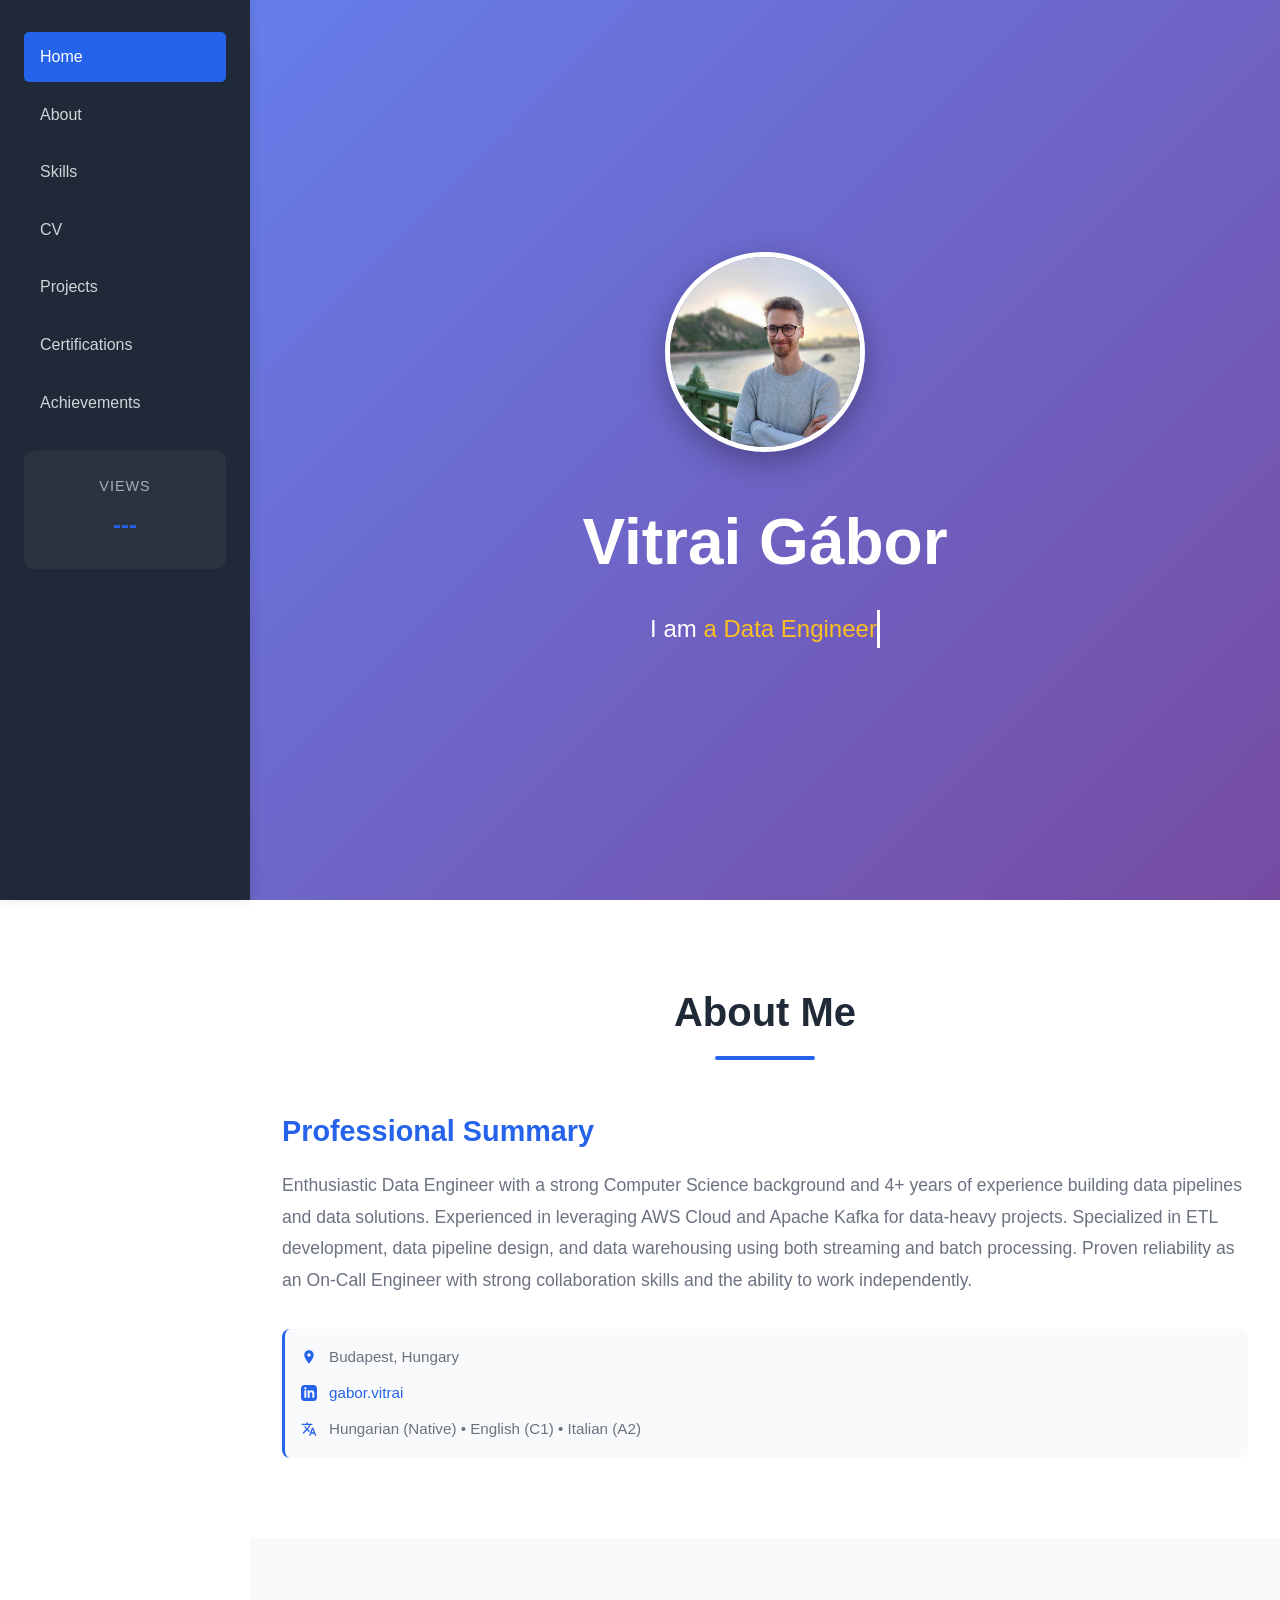
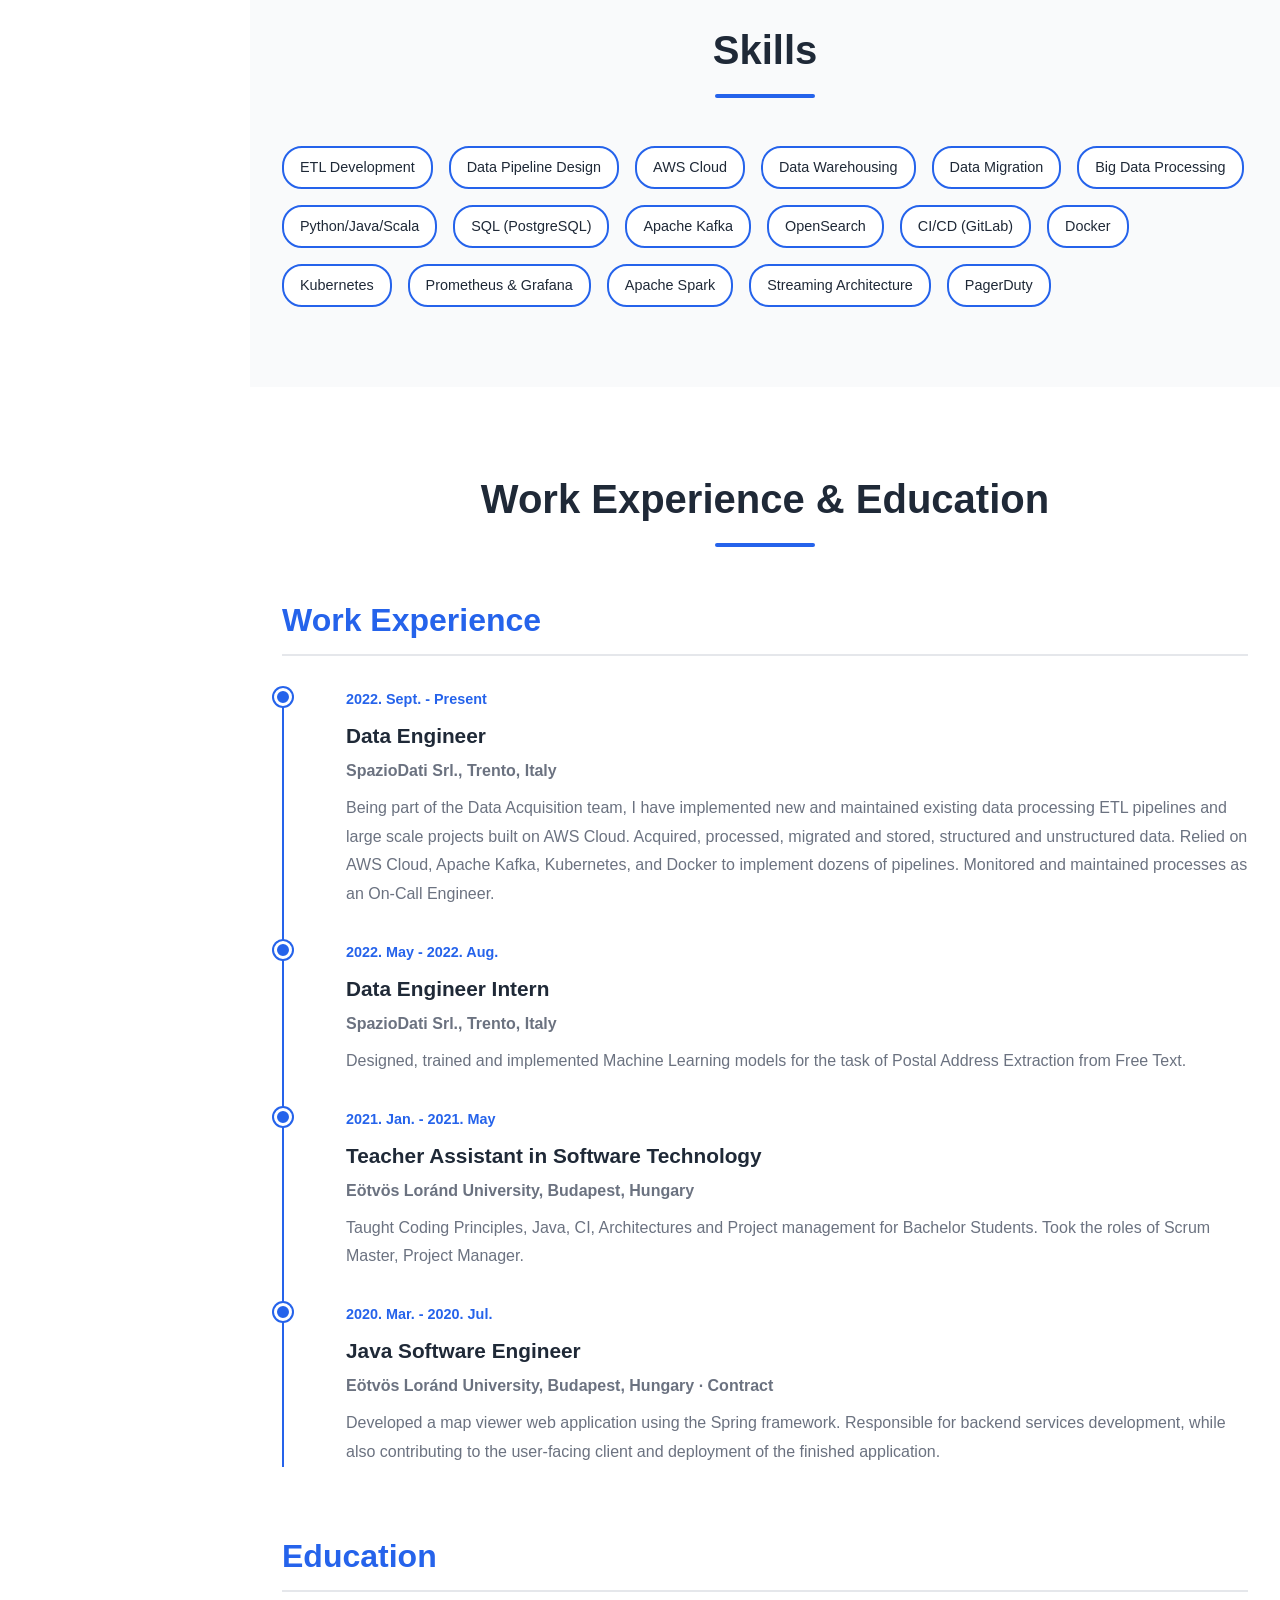
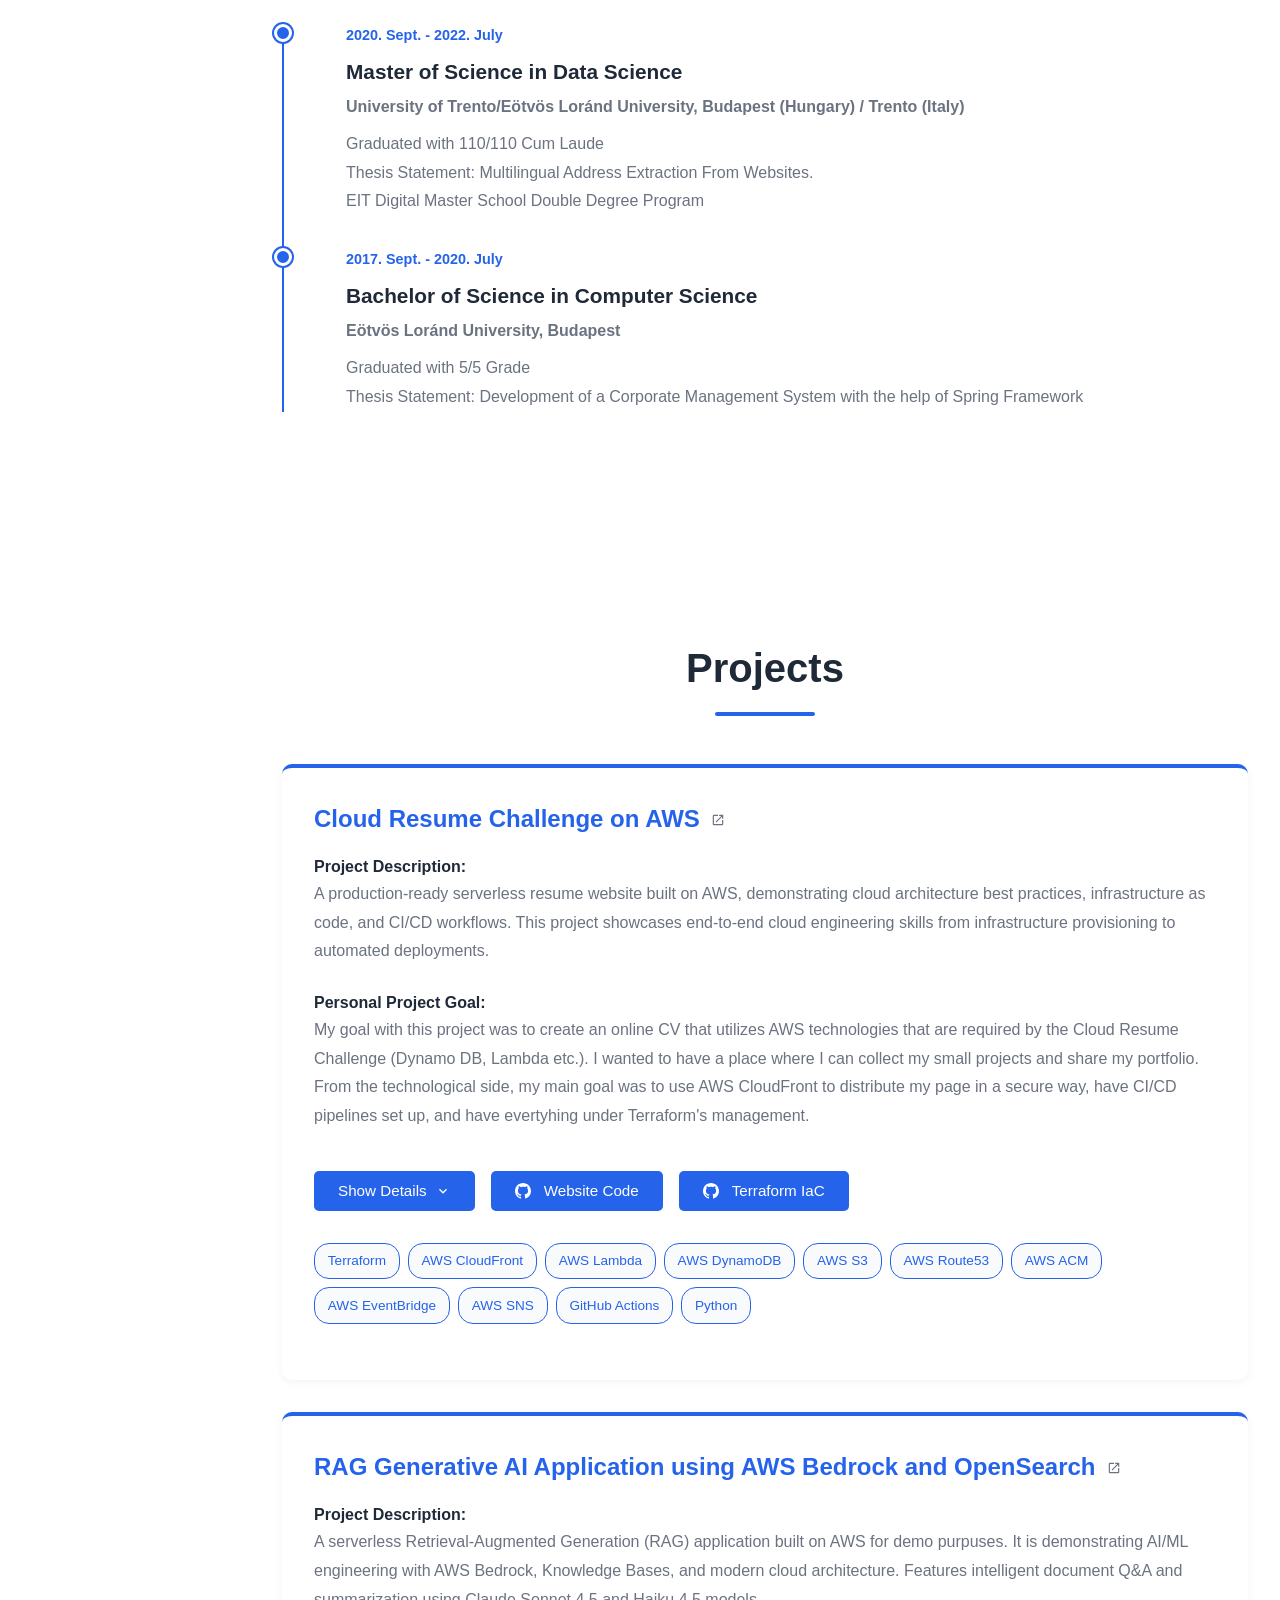
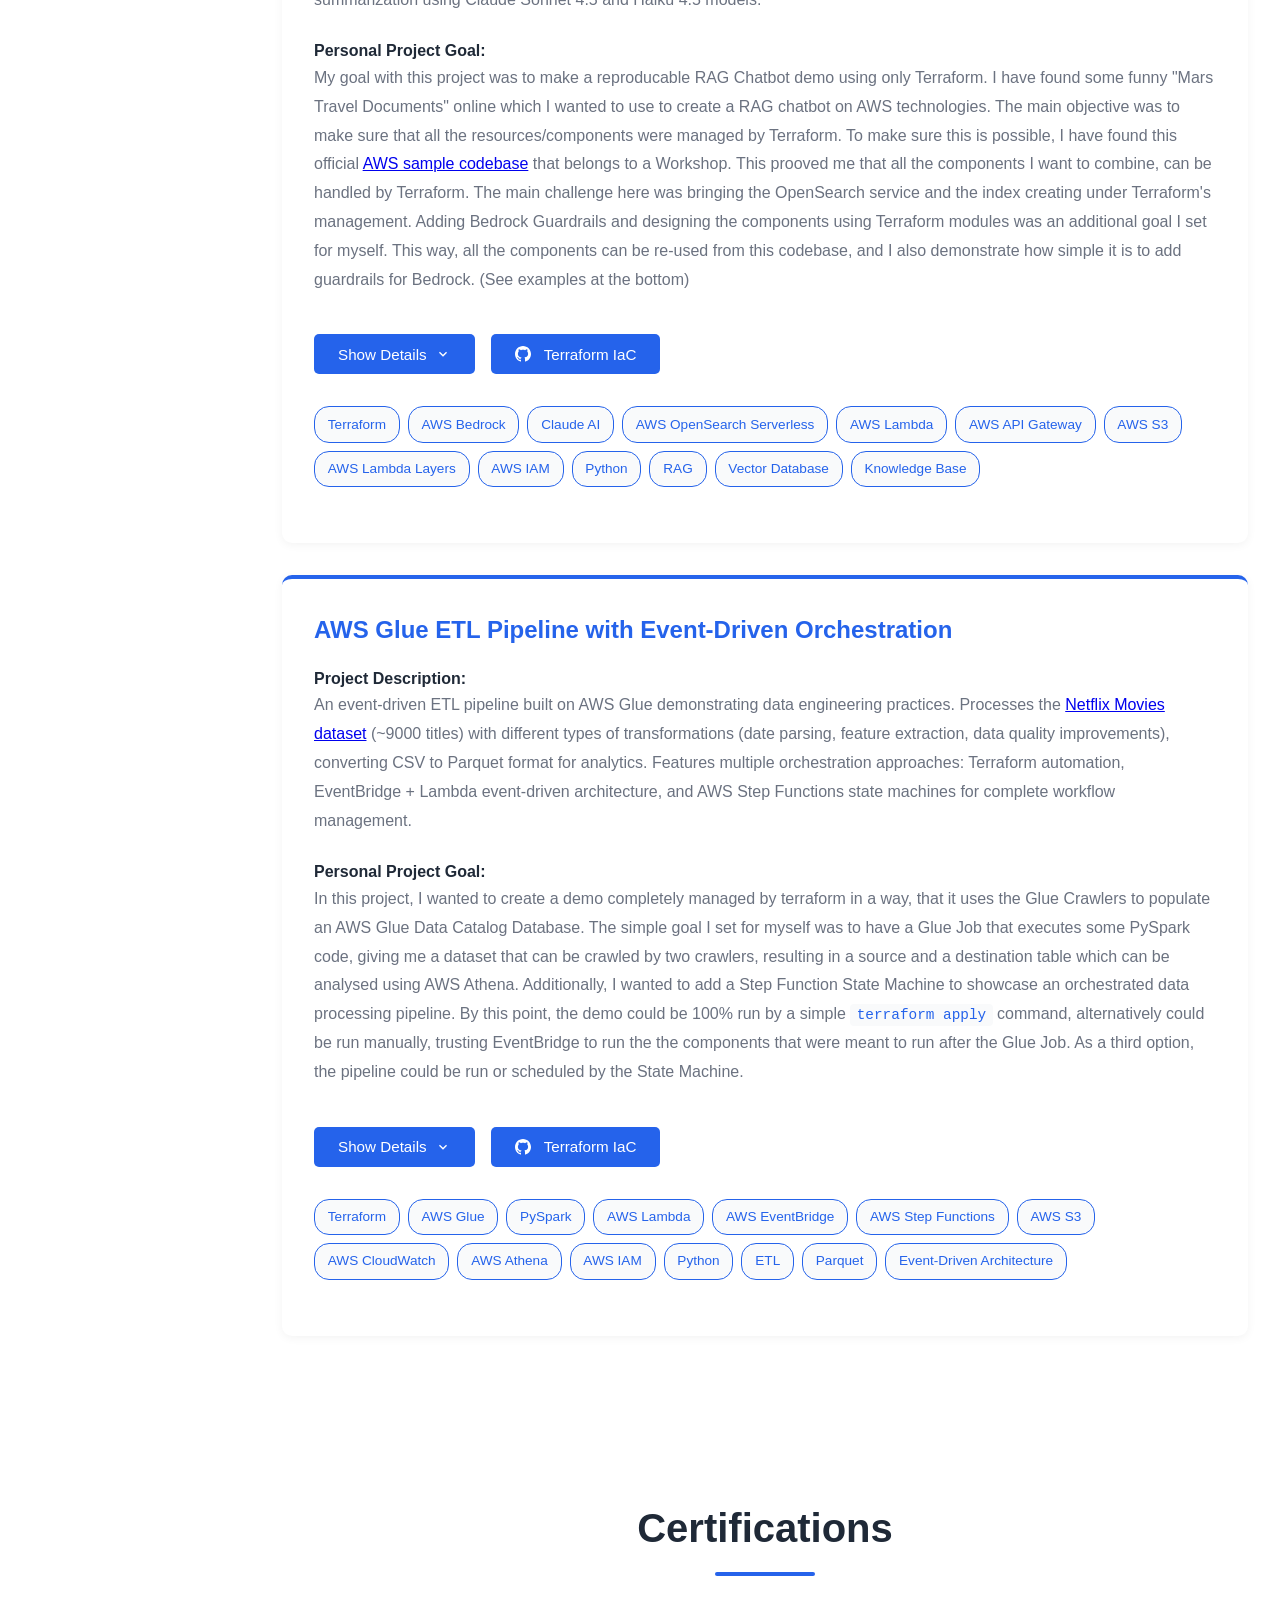
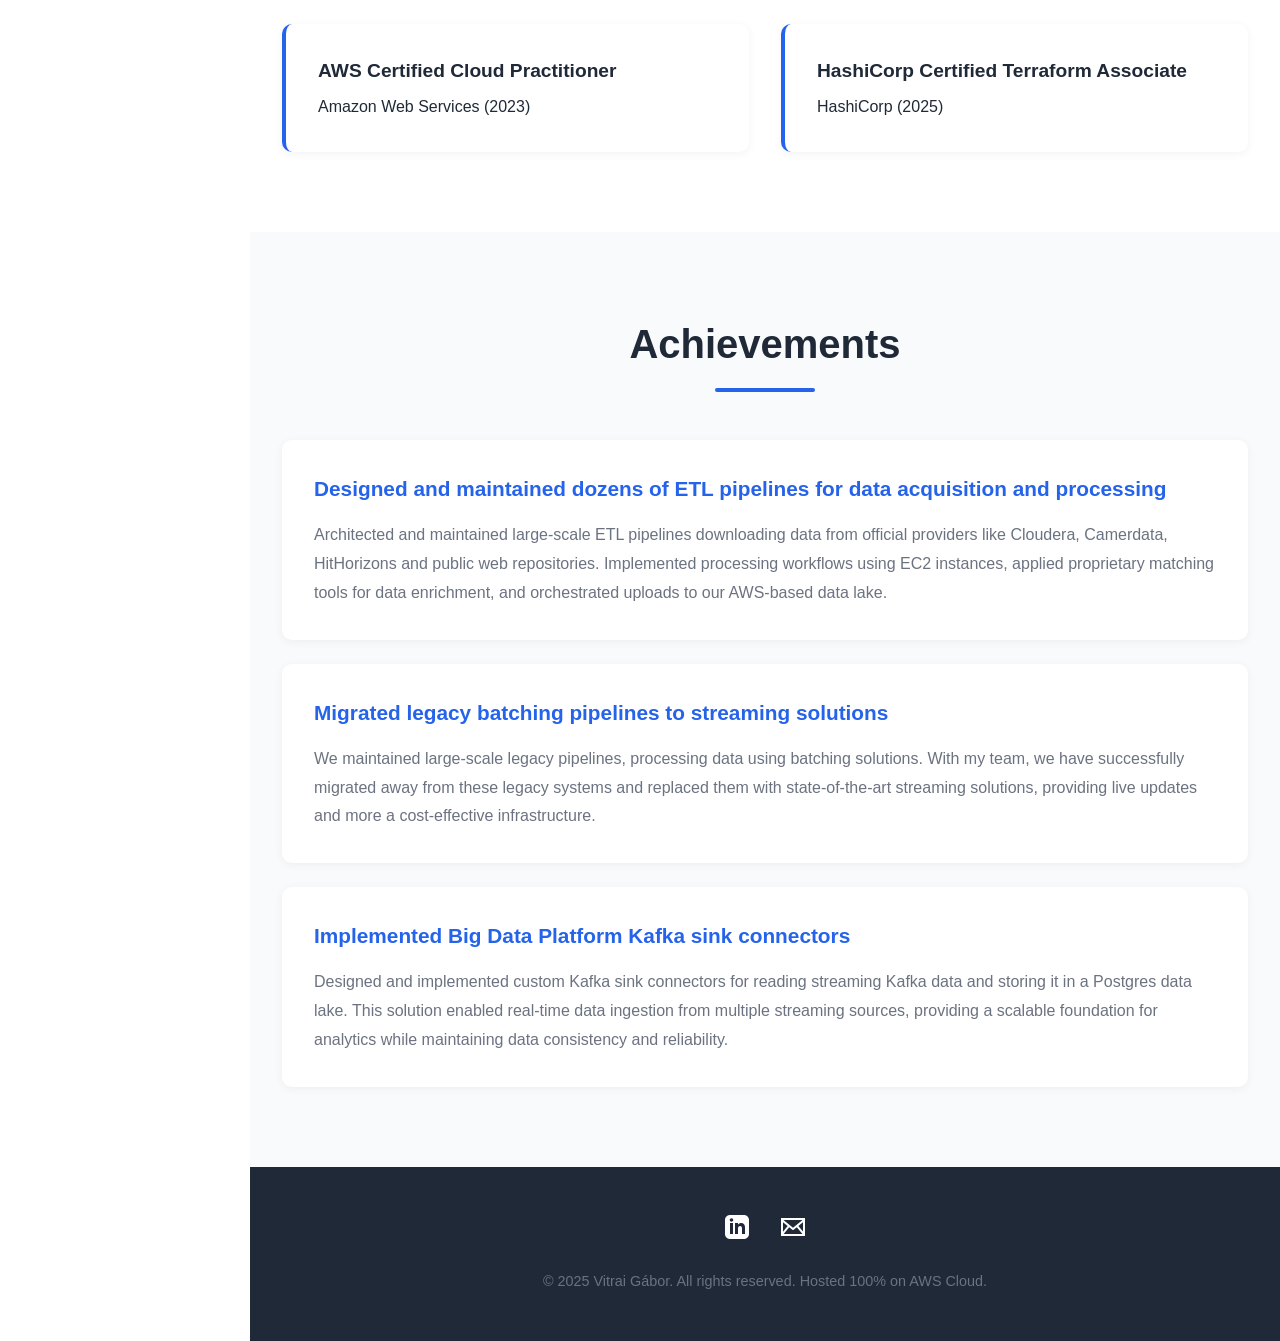
==== commit c5b9102b: "Updated Project Tags" ====
--- a/index.html
+++ b/index.html
@@ -48,9 +48,9 @@
                 <div class="about-text">
                     <h3>Professional Summary</h3>
                     <p>
-                        Enthusiastic Data Engineer with a strong Computer Science background and 4+ years of experience building data pipelines and data solutions. 
-                        Experienced in leveraging AWS Cloud and Apache Kafka for data-heavy projects. 
-                        Specialized in ETL development, data pipeline design, and data warehousing using both streaming and batch processing. 
+                        Enthusiastic Data Engineer with a strong Computer Science background and 4+ years of experience building data pipelines and data solutions.
+                        Experienced in leveraging AWS Cloud and Apache Kafka for data-heavy projects.
+                        Specialized in ETL development, data pipeline design, and data warehousing using both streaming and batch processing.
                         Proven reliability as an On-Call Engineer with strong collaboration skills and the ability to work independently.
                     </p>
                     <div class="info-grid">
@@ -119,10 +119,8 @@
                             <h4>Data Engineer</h4>
                             <p class="company">SpazioDati Srl., Trento, Italy</p>
                             <p>
-                                Being part of the Data Acquisition team, I have implemented new and maintained existing data processing ETL pipelines 
-                                and large scale projects built on AWS Cloud.
-                                Acquired, processed, migrated and stored, structured and unstructured data. Relied on AWS Cloud,
-                                Apache Kafka, Kubernetes, and Docker to implement dozens of pipelines. Monitored and maintained
+                                Being part of the Data Acquisition team, I have implemented new and maintained existing data processing ETL pipelines and large scale projects built on AWS Cloud.
+                                Acquired, processed, migrated and stored, structured and unstructured data. Relied on AWS Cloud, Apache Kafka, Kubernetes, and Docker to implement dozens of pipelines. Monitored and maintained
                                 processes as an On-Call Engineer.
                             </p>
                         </div>
@@ -221,7 +219,7 @@
                     <p class="project-description">
                         My goal with this project was to create an online CV that utilizes AWS technologies that are required by the Cloud Resume Challenge (Dynamo DB, Lambda etc.).
                         I wanted to have a place where I can collect my small projects and share my portfolio.
-                        From the technological side, my main goal was to use AWS CloudFront to distribute my page in a secure way, 
+                        From the technological side, my main goal was to use AWS CloudFront to distribute my page in a secure way,
                         have CI/CD pipelines set up, and have evertyhing under Terraform's management.
                     </p>
 
@@ -283,12 +281,12 @@
                         <span class="tech-tag">Terraform</span>
                         <span class="tech-tag">AWS CloudFront</span>
                         <span class="tech-tag">AWS Lambda</span>
-                        <span class="tech-tag">DynamoDB</span>
-                        <span class="tech-tag">S3</span>
-                        <span class="tech-tag">Route53</span>
-                        <span class="tech-tag">ACM</span>
-                        <span class="tech-tag">EventBridge</span>
-                        <span class="tech-tag">SNS</span>
+                        <span class="tech-tag">AWS DynamoDB</span>
+                        <span class="tech-tag">AWS S3</span>
+                        <span class="tech-tag">AWS Route53</span>
+                        <span class="tech-tag">AWS ACM</span>
+                        <span class="tech-tag">AWS EventBridge</span>
+                        <span class="tech-tag">AWS SNS</span>
                         <span class="tech-tag">GitHub Actions</span>
                         <span class="tech-tag">Python</span>
                     </div>
@@ -443,15 +441,16 @@
                         <span class="tech-tag">Terraform</span>
                         <span class="tech-tag">AWS Bedrock</span>
                         <span class="tech-tag">Claude AI</span>
-                        <span class="tech-tag">OpenSearch Serverless</span>
+                        <span class="tech-tag">AWS OpenSearch Serverless</span>
                         <span class="tech-tag">AWS Lambda</span>
-                        <span class="tech-tag">API Gateway</span>
-                        <span class="tech-tag">S3</span>
+                        <span class="tech-tag">AWS API Gateway</span>
+                        <span class="tech-tag">AWS S3</span>
+                        <span class="tech-tag">AWS Lambda Layers</span>
+                        <span class="tech-tag">AWS IAM</span>
                         <span class="tech-tag">Python</span>
                         <span class="tech-tag">RAG</span>
-                        <span class="tech-tag">Vector Databases</span>
-                        <span class="tech-tag">Lambda Layers</span>
-                        <span class="tech-tag">IAM</span>
+                        <span class="tech-tag">Vector Database</span>
+                        <span class="tech-tag">Knowledge Base</span>
                     </div>
                 </div>
 
@@ -560,18 +559,16 @@
                         <span class="tech-tag">AWS Glue</span>
                         <span class="tech-tag">PySpark</span>
                         <span class="tech-tag">AWS Lambda</span>
-                        <span class="tech-tag">EventBridge</span>
-                        <span class="tech-tag">Step Functions</span>
-                        <span class="tech-tag">S3</span>
-                        <span class="tech-tag">CloudWatch</span>
+                        <span class="tech-tag">AWS EventBridge</span>
+                        <span class="tech-tag">AWS Step Functions</span>
+                        <span class="tech-tag">AWS S3</span>
+                        <span class="tech-tag">AWS CloudWatch</span>
+                        <span class="tech-tag">AWS Athena</span>
+                        <span class="tech-tag">AWS IAM</span>
                         <span class="tech-tag">Python</span>
                         <span class="tech-tag">ETL</span>
                         <span class="tech-tag">Parquet</span>
-                        <span class="tech-tag">Athena</span>
-                        <span class="tech-tag">IAM</span>
                         <span class="tech-tag">Event-Driven Architecture</span>
-                        <span class="tech-tag">AWS Athena</span>
-                        <span class="tech-tag">CloudWatch</span>
                     </div>
                 </div>
             </div>
--- a/styles.css
+++ b/styles.css
@@ -468,6 +468,9 @@
     box-shadow: 0 2px 10px rgba(0, 0, 0, 0.05);
     border-top: 4px solid var(--primary-color);
     transition: transform 0.3s ease, box-shadow 0.3s ease;
+    overflow-x: hidden;
+    width: 100%;
+    box-sizing: border-box;
 }
 
 .project-card:hover {
@@ -583,11 +586,14 @@
     max-height: 0;
     overflow: hidden;
     transition: max-height 0.5s ease-out;
+    width: 100%;
+    box-sizing: border-box;
 }
 
 .project-collapsible.expanded {
     max-height: 5000px;
     transition: max-height 0.7s ease-in;
+    overflow: visible;
 }
 
 /* Project Diagram */
@@ -615,6 +621,9 @@
 /* Project Details */
 .project-details {
     margin: 2rem 0 1.5rem 0;
+    width: 100%;
+    overflow-x: hidden;
+    box-sizing: border-box;
 }
 
 .project-details h4 {
@@ -663,6 +672,47 @@
     color: var(--secondary-color);
 }
 
+/* Code Blocks */
+pre {
+    background: #1e293b;
+    color: #e2e8f0;
+    padding: 1rem;
+    border-radius: 8px;
+    overflow-x: auto;
+    margin: 1rem 0;
+    max-width: 100%;
+    width: 100%;
+    box-sizing: border-box;
+}
+
+code {
+    font-family: 'Courier New', Courier, monospace;
+    font-size: 0.9rem;
+    line-height: 1.6;
+    display: block;
+    white-space: pre-wrap;
+    word-wrap: break-word;
+    overflow-wrap: break-word;
+}
+
+pre code {
+    background: none;
+    padding: 0;
+    white-space: pre-wrap;
+}
+
+/* Inline code */
+p code, li code {
+    display: inline;
+    background: var(--bg-light);
+    color: var(--primary-color);
+    padding: 0.2rem 0.4rem;
+    border-radius: 4px;
+    font-size: 0.9em;
+    white-space: normal;
+    word-wrap: break-word;
+}
+
 /* Footer */
 .footer {
     background: var(--text-dark);
@@ -799,6 +849,30 @@
     .skills-grid {
         gap: 0.5rem;
     }
+
+    pre {
+        padding: 0.75rem;
+        font-size: 0.85rem;
+        margin: 0.75rem 0;
+    }
+
+    code {
+        font-size: 0.8rem;
+    }
+
+    .project-card {
+        padding: 1rem;
+    }
+
+    .project-links {
+        flex-direction: column;
+        width: 100%;
+    }
+
+    .project-link {
+        width: 100%;
+        justify-content: center;
+    }
 }
 
 @media (max-width: 480px) {
@@ -820,4 +894,22 @@
         width: 100%;
         justify-content: center;
     }
-}
+
+    pre {
+        padding: 0.5rem;
+        font-size: 0.75rem;
+        margin: 0.5rem 0;
+    }
+
+    code {
+        font-size: 0.75rem;
+    }
+
+    .project-card {
+        padding: 0.75rem;
+    }
+
+    .project-description {
+        font-size: 0.95rem;
+    }
+}
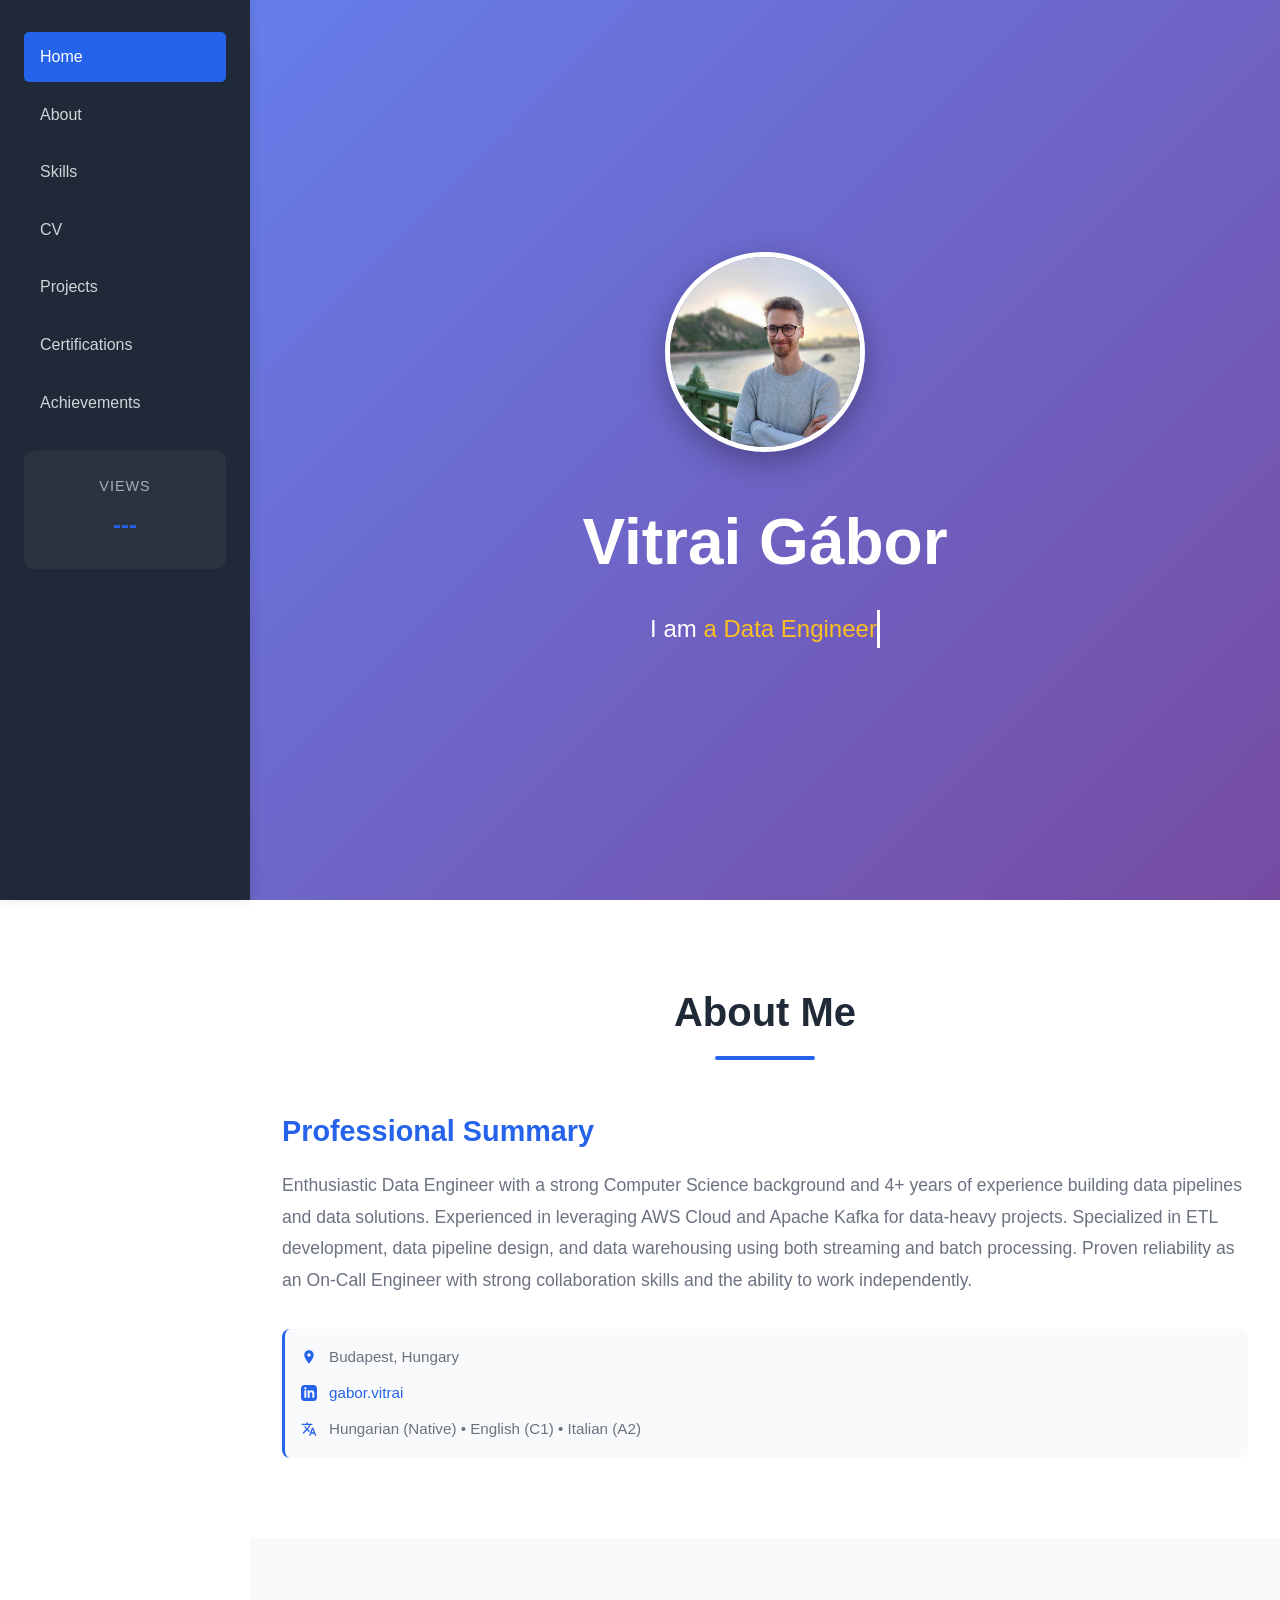
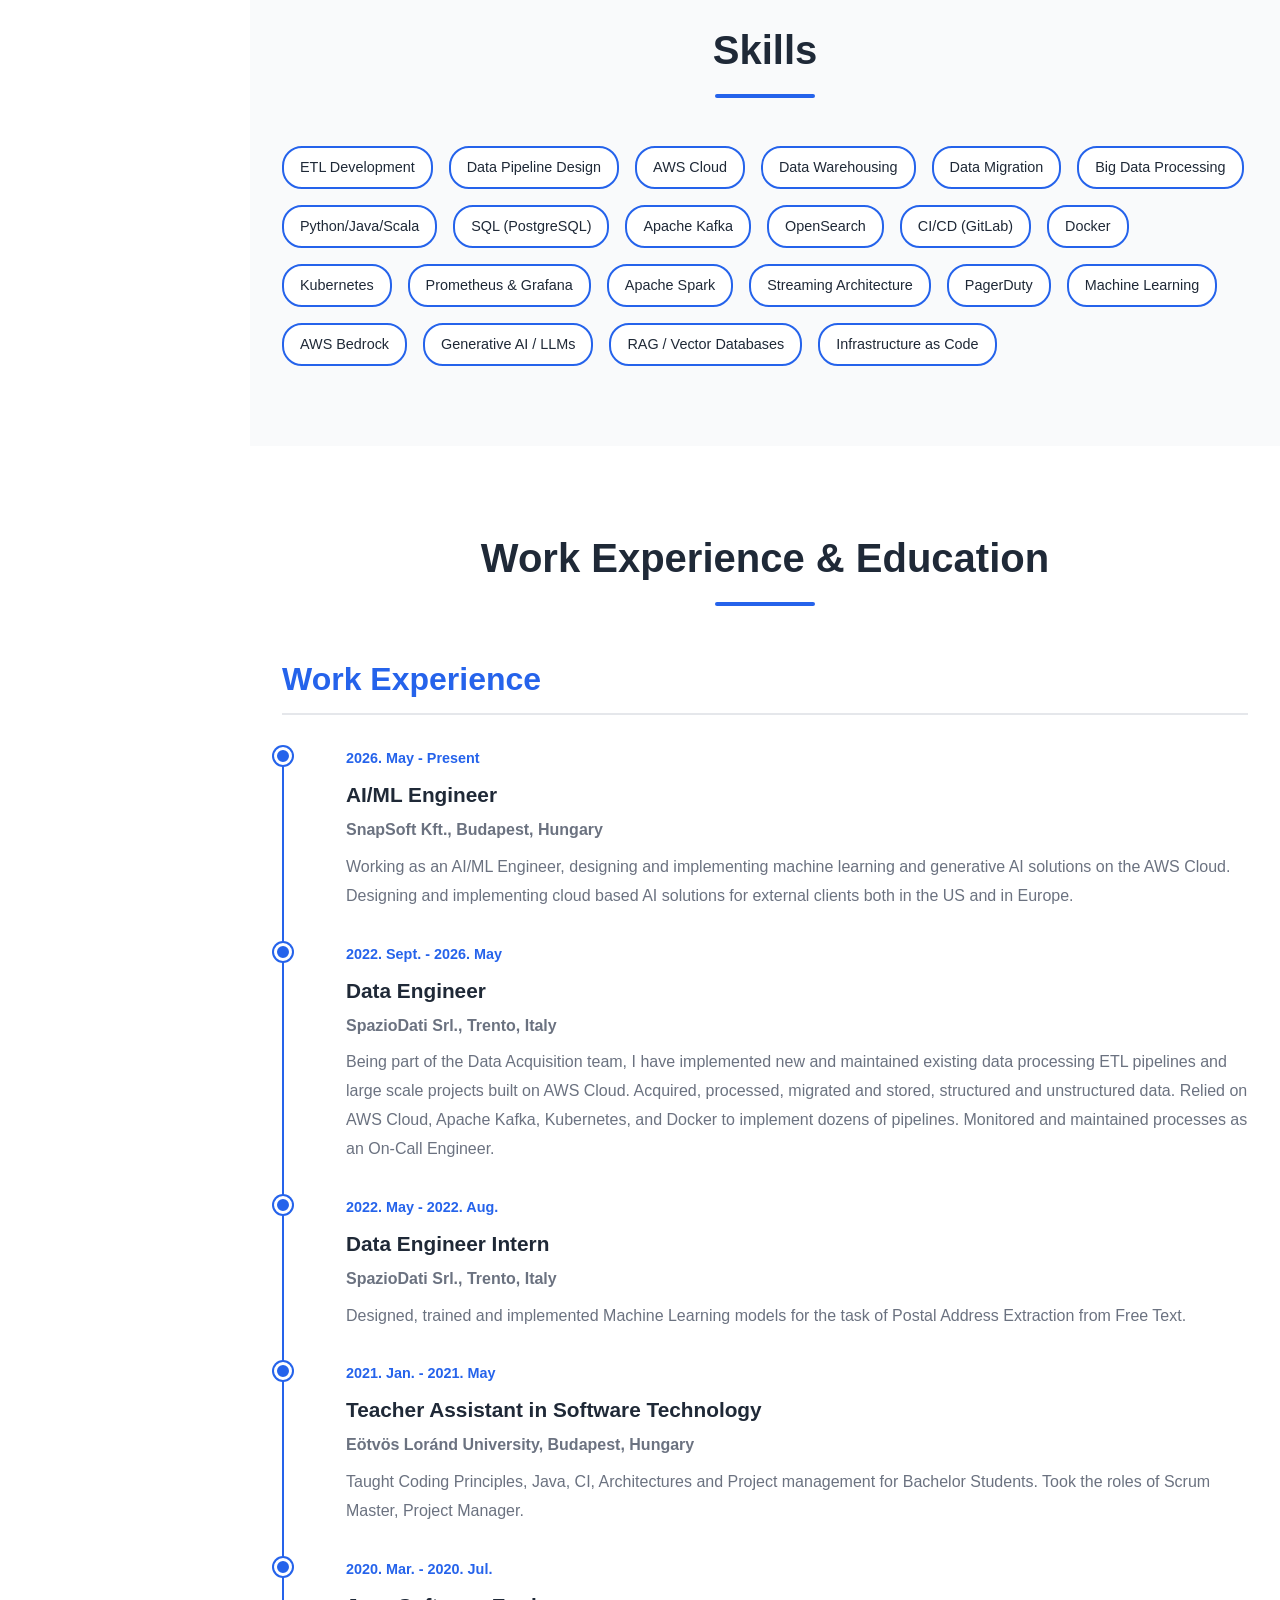
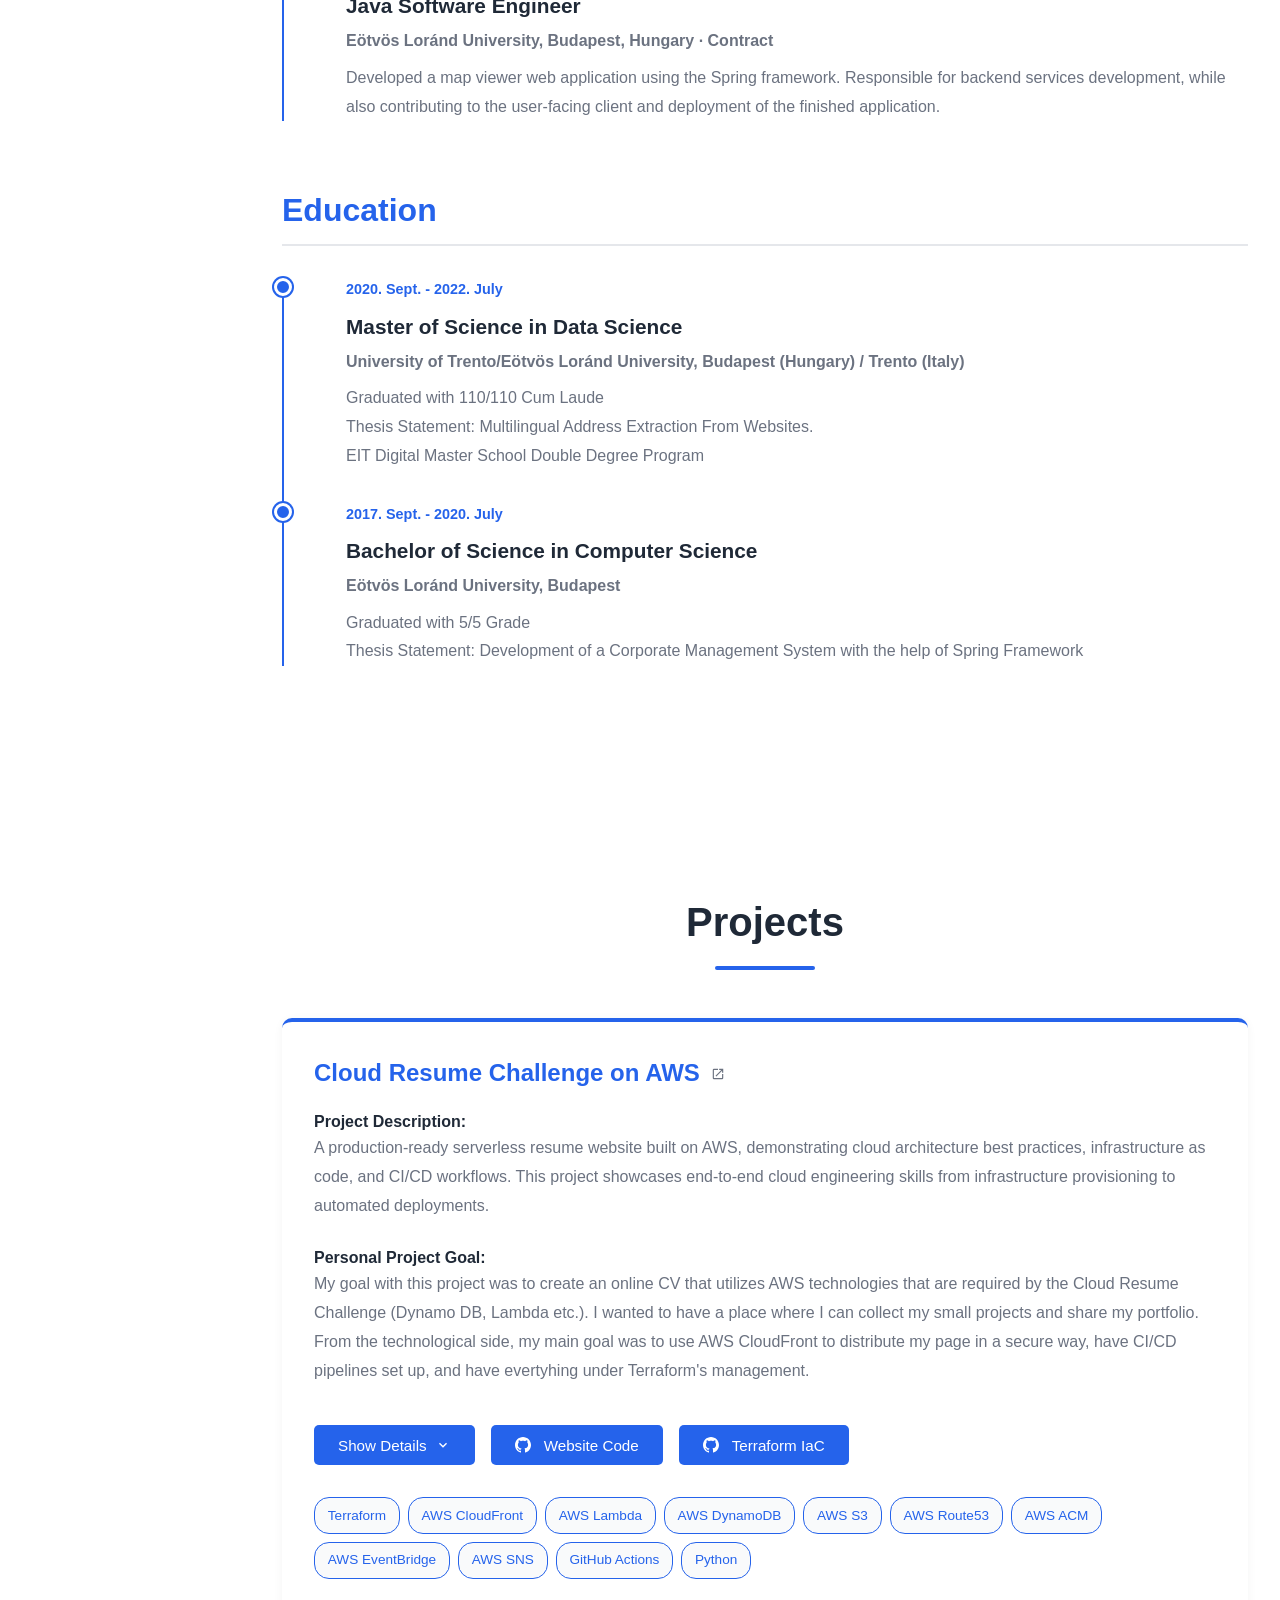
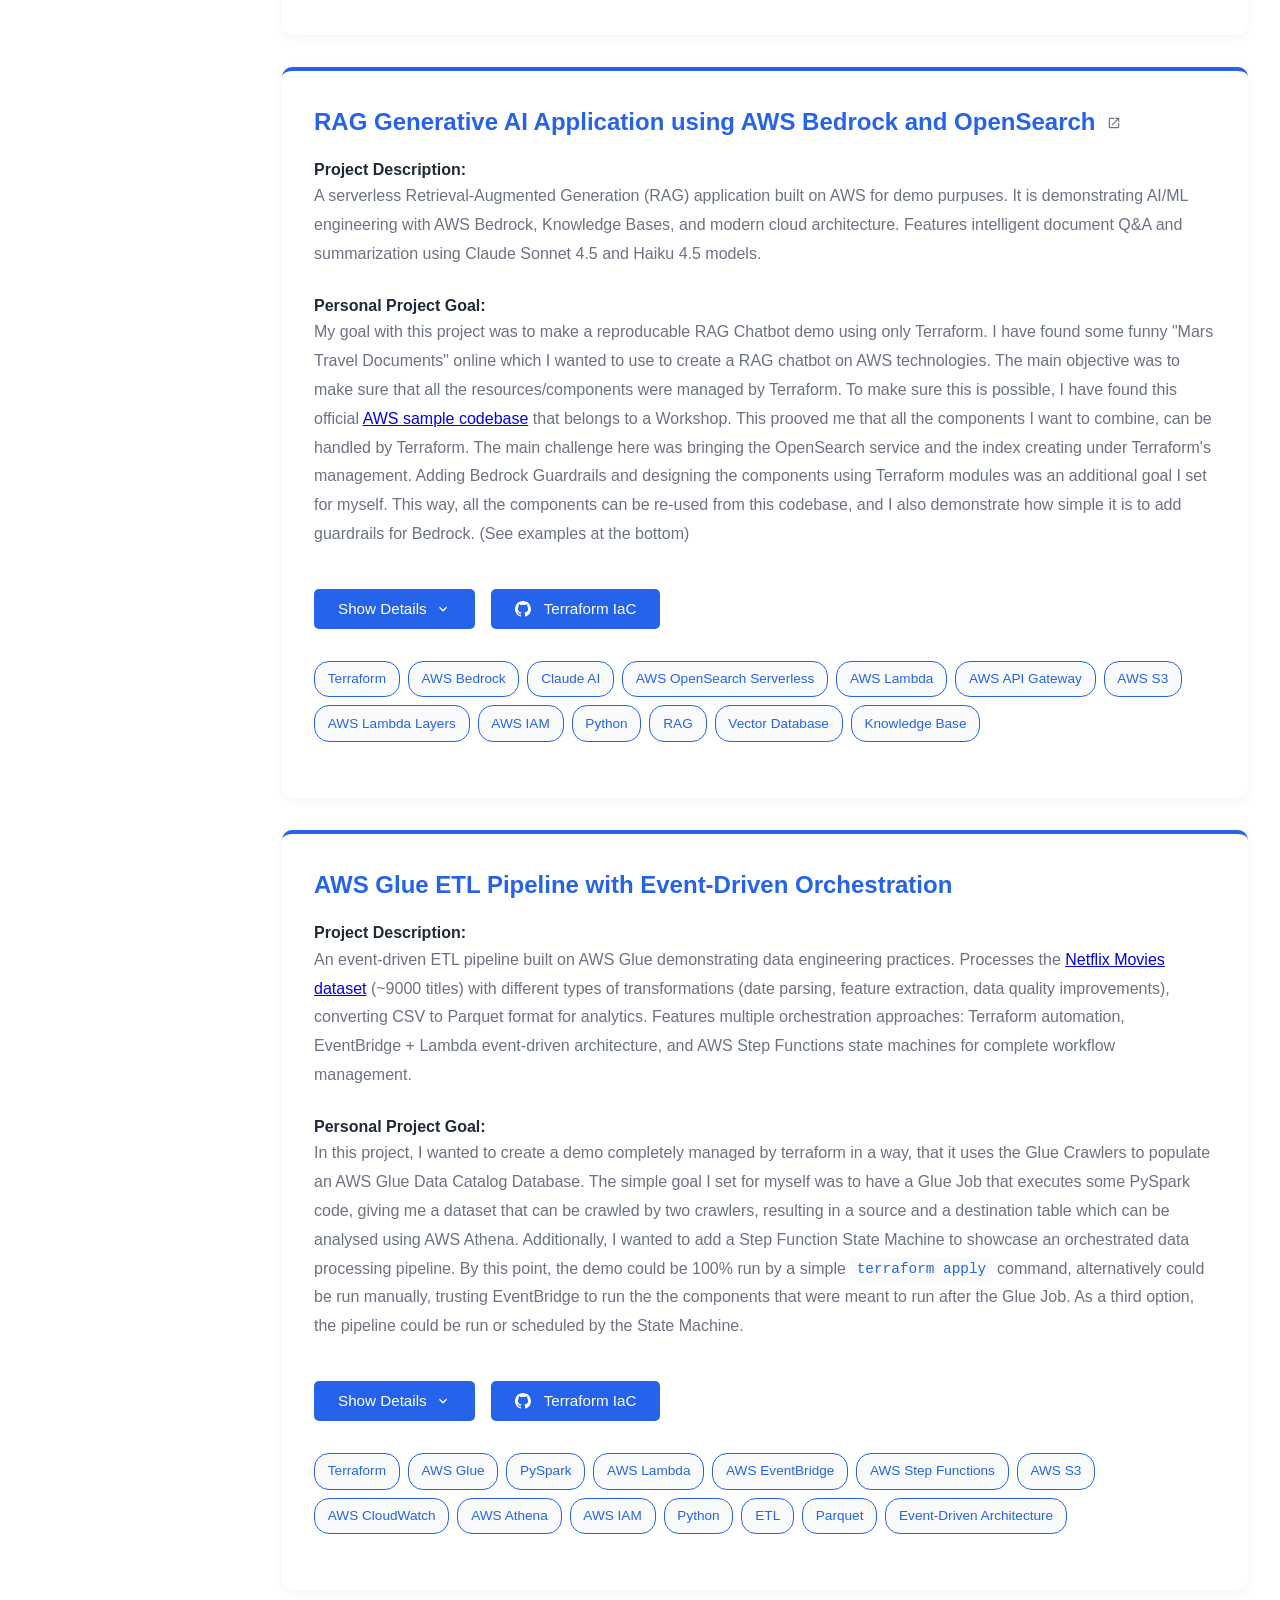
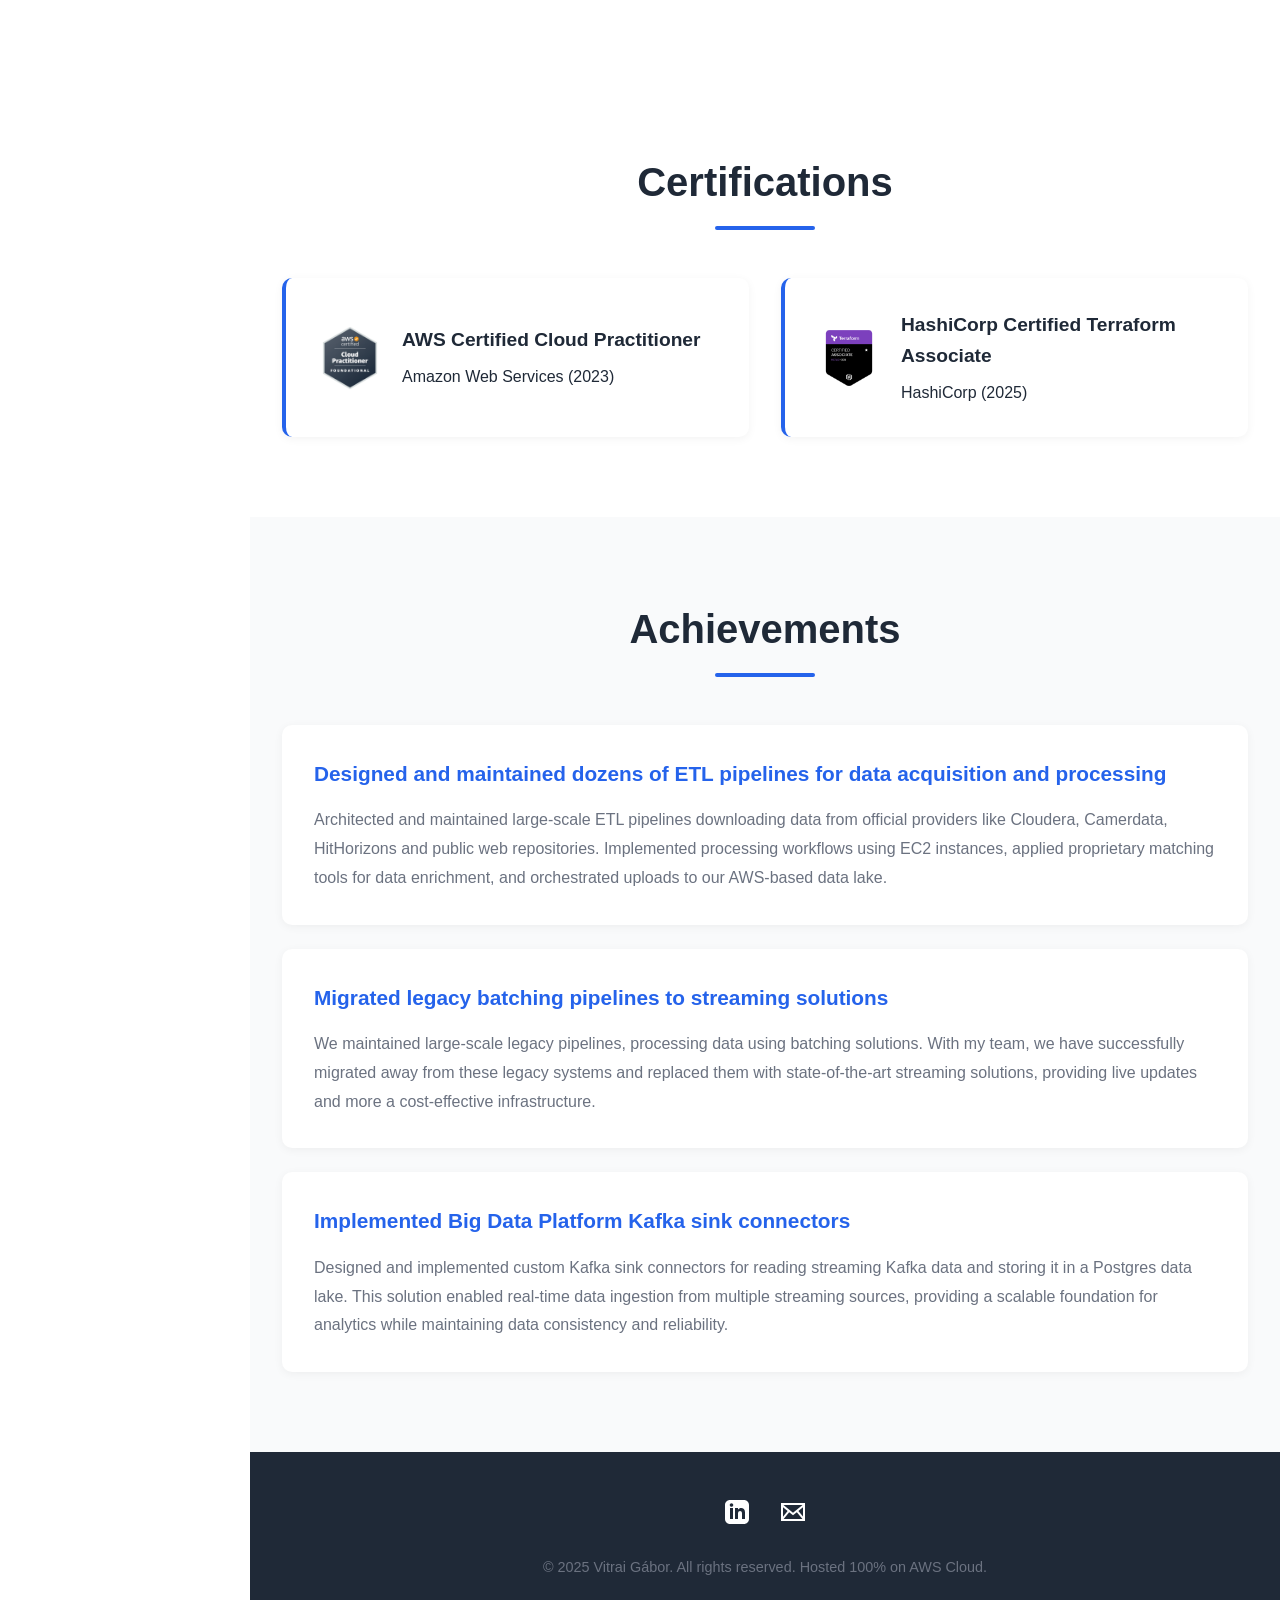
==== commit e1c9eeab: "Updated CV" ====
--- a/index.html
+++ b/index.html
@@ -3,7 +3,7 @@
 <head>
     <meta charset="UTF-8">
     <meta name="viewport" content="width=device-width, initial-scale=1.0">
-    <title>Vitrai Gábor - Data Engineer</title>
+    <title>Vitrai Gábor - AI/Data Engineer</title>
     <link rel="stylesheet" href="styles.css">
 </head>
 <body>
@@ -100,6 +100,11 @@
                 <span class="skill-tag">Apache Spark</span>
                 <span class="skill-tag">Streaming Architecture</span>
                 <span class="skill-tag">PagerDuty</span>
+                <span class="skill-tag">Machine Learning</span>
+                <span class="skill-tag">AWS Bedrock</span>
+                <span class="skill-tag">Generative AI / LLMs</span>
+                <span class="skill-tag">RAG / Vector Databases</span>
+                <span class="skill-tag">Infrastructure as Code</span>
             </div>
         </div>
     </section>
@@ -114,7 +119,18 @@
                 <h3>Work Experience</h3>
                 <div class="timeline">
                     <div class="timeline-item">
-                        <div class="timeline-date">2022. Sept. - Present</div>
+                        <div class="timeline-date">2026. May - Present</div>
+                        <div class="timeline-content">
+                            <h4>AI/ML Engineer</h4>
+                            <p class="company">SnapSoft Kft., Budapest, Hungary</p>
+                            <p>
+                                Working as an AI/ML Engineer, designing and implementing machine learning and generative AI solutions on the AWS Cloud.
+                                Designing and implementing cloud based AI solutions for external clients both in the US and in Europe.
+                            </p>
+                        </div>
+                    </div>
+                    <div class="timeline-item">
+                        <div class="timeline-date">2022. Sept. - 2026. May</div>
                         <div class="timeline-content">
                             <h4>Data Engineer</h4>
                             <p class="company">SpazioDati Srl., Trento, Italy</p>
@@ -581,16 +597,22 @@
             <h2 class="section-title">Certifications</h2>
             <div class="certifications-list">
                 <div class="cert-item">
-                    <a href="https://www.credly.com/badges/5004139e-d172-4ae1-ae09-4fbed3bca416/linked_in_profile" target="_blank" class="cert-link">
-                        <h4>AWS Certified Cloud Practitioner</h4>
-                    </a>
-                    <p>Amazon Web Services (2023)</p>
+                    <img src="resources/AWS_Certified_Cloud_Practitioner.png" alt="" class="cert-icon">
+                    <div class="cert-text">
+                        <a href="https://www.credly.com/badges/5004139e-d172-4ae1-ae09-4fbed3bca416/linked_in_profile" target="_blank" class="cert-link">
+                            <h4>AWS Certified Cloud Practitioner</h4>
+                        </a>
+                        <p>Amazon Web Services (2023)</p>
+                    </div>
                 </div>
                 <div class="cert-item">
-                    <a href="https://www.credly.com/badges/3fde0950-7f80-40cf-8453-1f65dc274f40/linked_in_profile" target="_blank" class="cert-link">
-                        <h4>HashiCorp Certified Terraform Associate</h4>
-                    </a>
-                    <p>HashiCorp (2025)</p>
+                    <img src="resources/hashicorp_terraform_cert_003.png" alt="" class="cert-icon">
+                    <div class="cert-text">
+                        <a href="https://www.credly.com/badges/3fde0950-7f80-40cf-8453-1f65dc274f40/linked_in_profile" target="_blank" class="cert-link">
+                            <h4>HashiCorp Certified Terraform Associate</h4>
+                        </a>
+                        <p>HashiCorp (2025)</p>
+                    </div>
                 </div>
             </div>
         </div>
--- a/styles.css
+++ b/styles.css
@@ -424,11 +424,25 @@
     box-shadow: 0 2px 10px rgba(0, 0, 0, 0.05);
     border-left: 4px solid var(--primary-color);
     transition: transform 0.3s ease, box-shadow 0.3s ease;
+    display: flex;
+    align-items: center;
+    gap: 1.25rem;
 }
 
 .cert-item:hover {
     transform: translateY(-5px);
     box-shadow: 0 5px 20px rgba(0, 0, 0, 0.1);
+}
+
+.cert-icon {
+    width: 64px;
+    height: 64px;
+    object-fit: contain;
+    flex-shrink: 0;
+}
+
+.cert-text {
+    min-width: 0;
 }
 
 .cert-link {
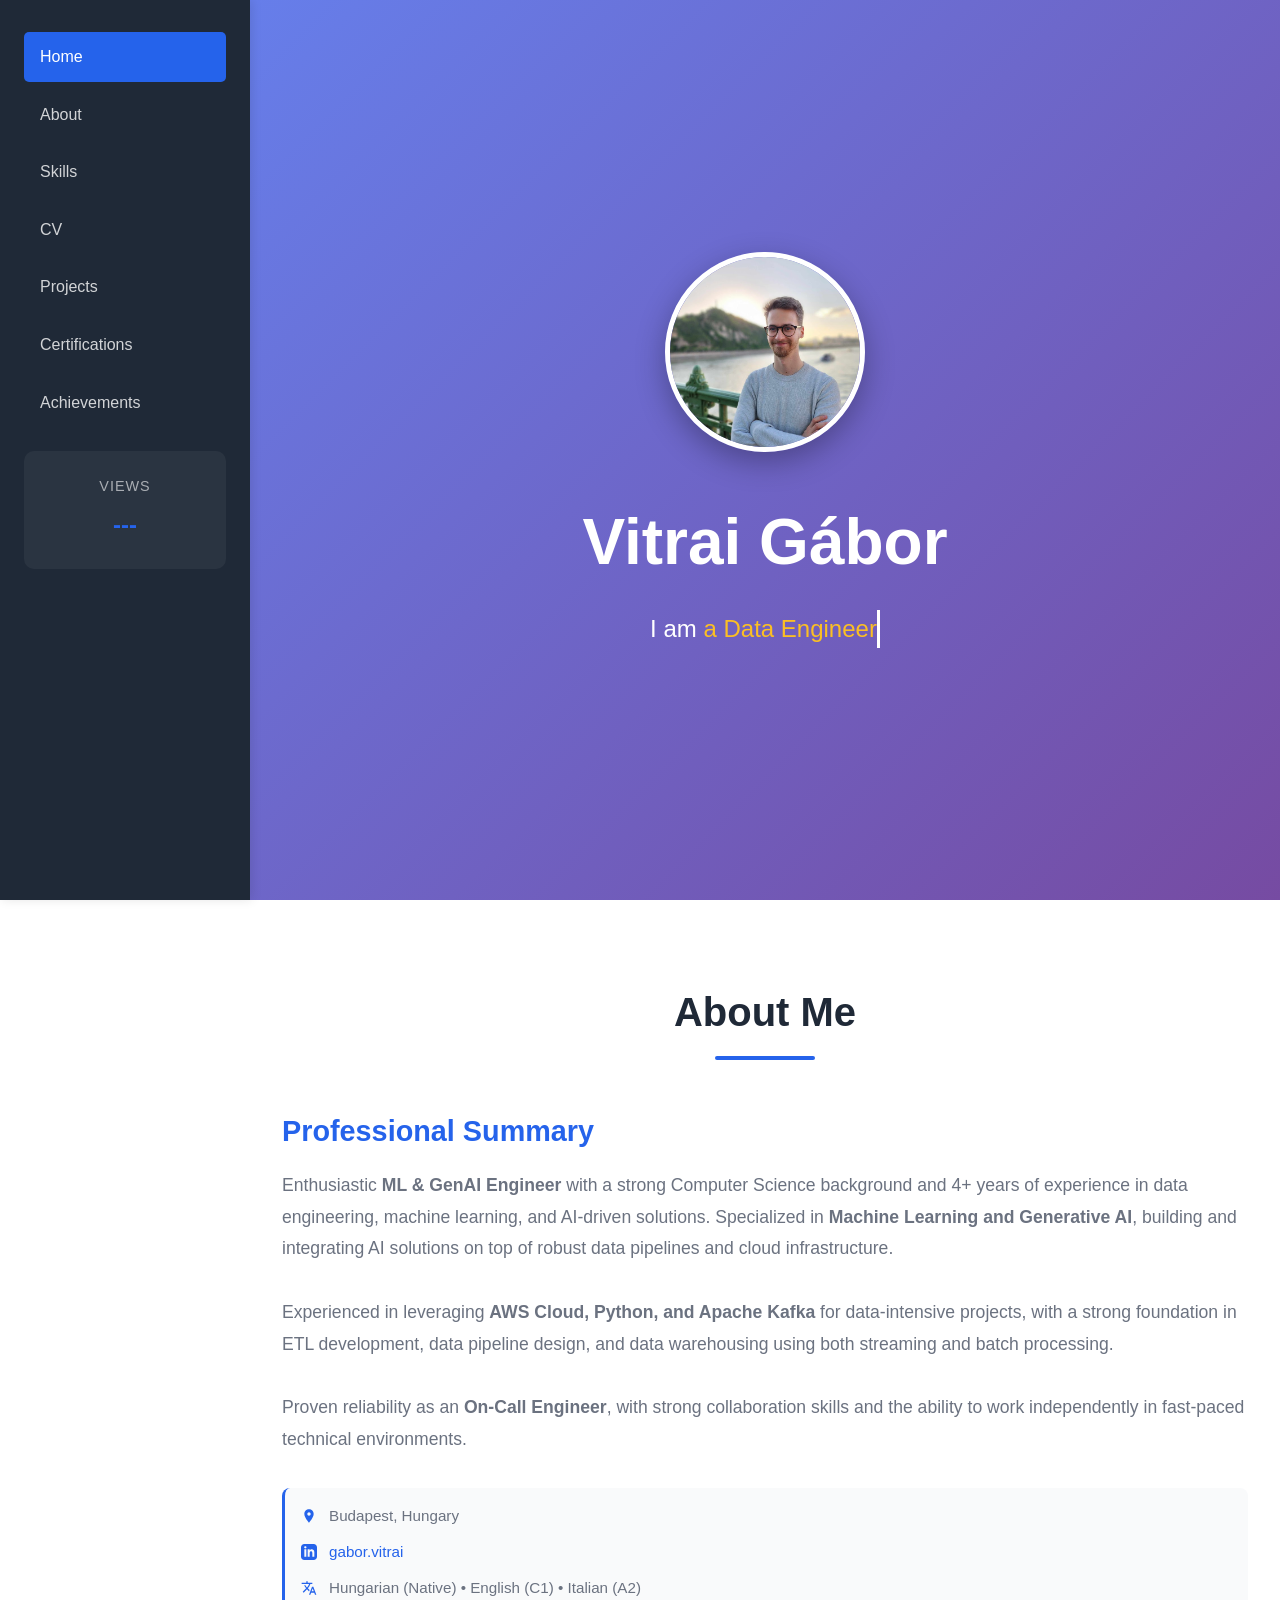
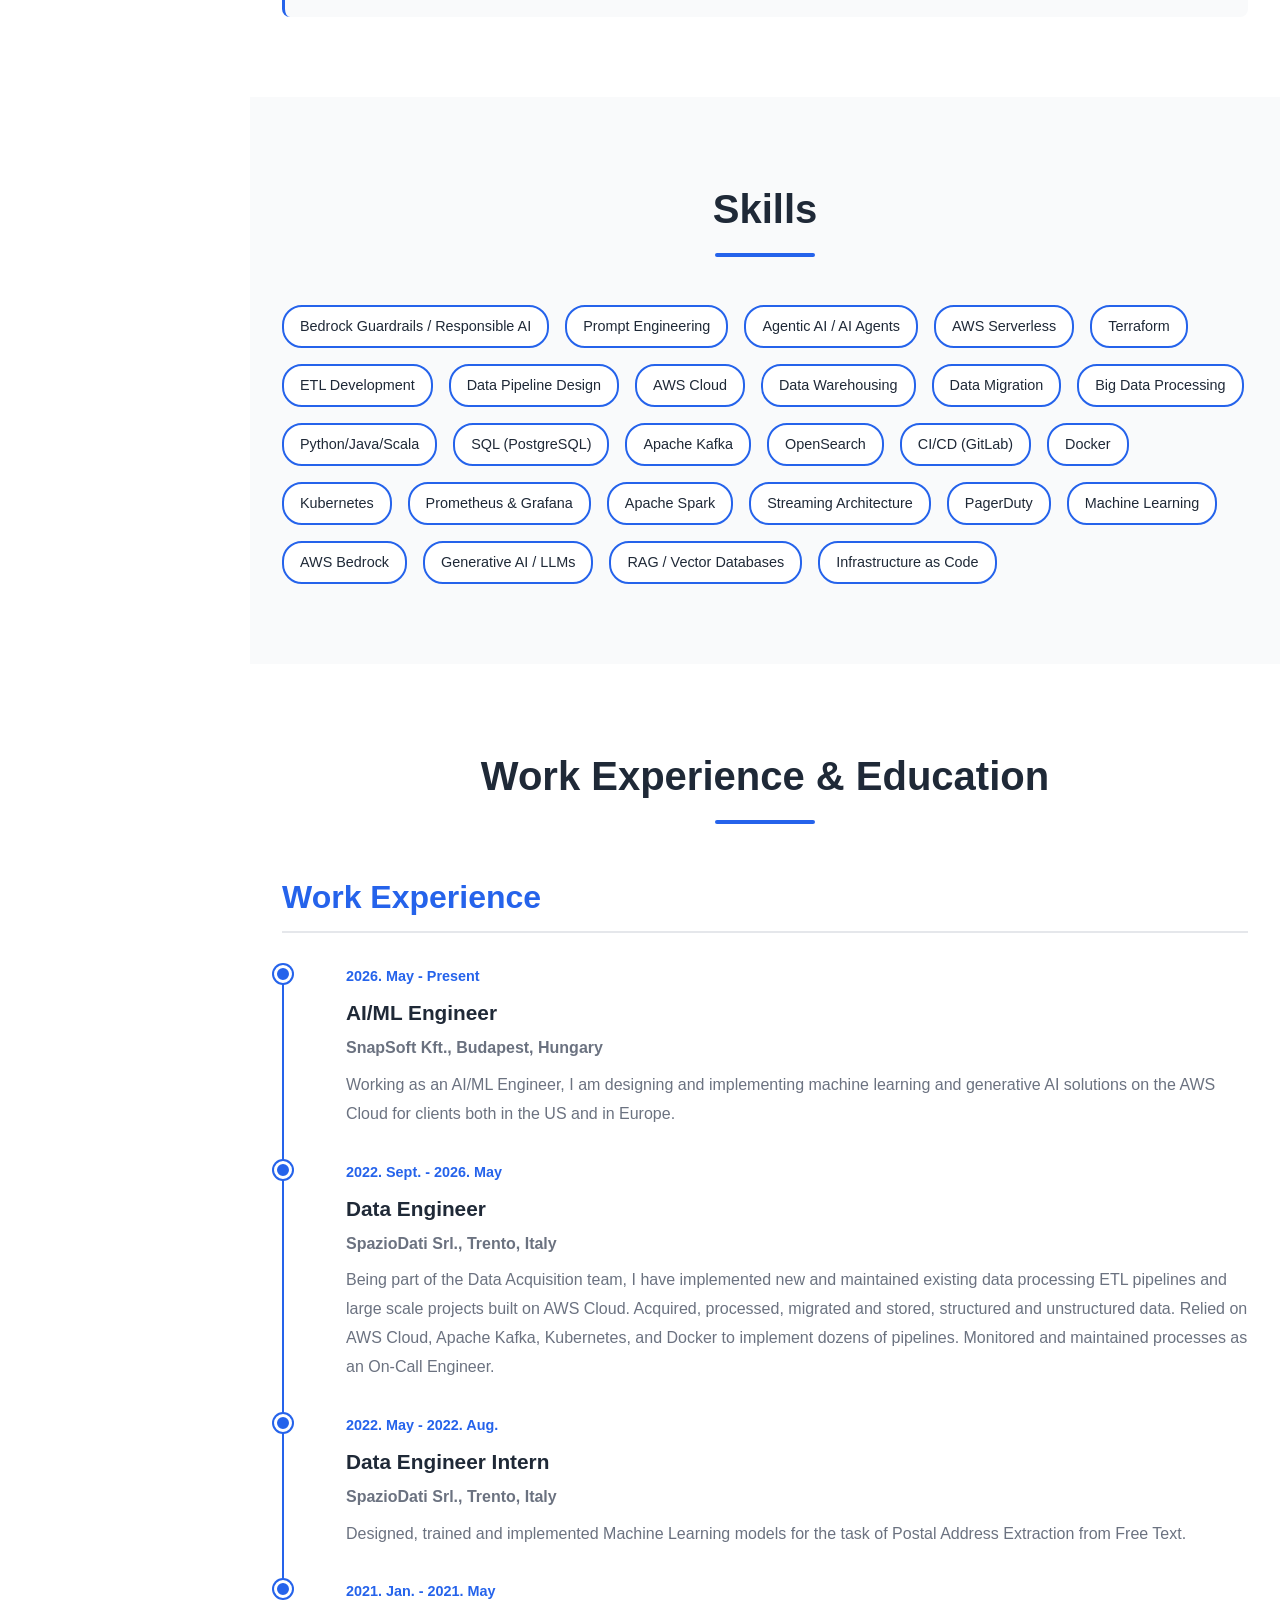
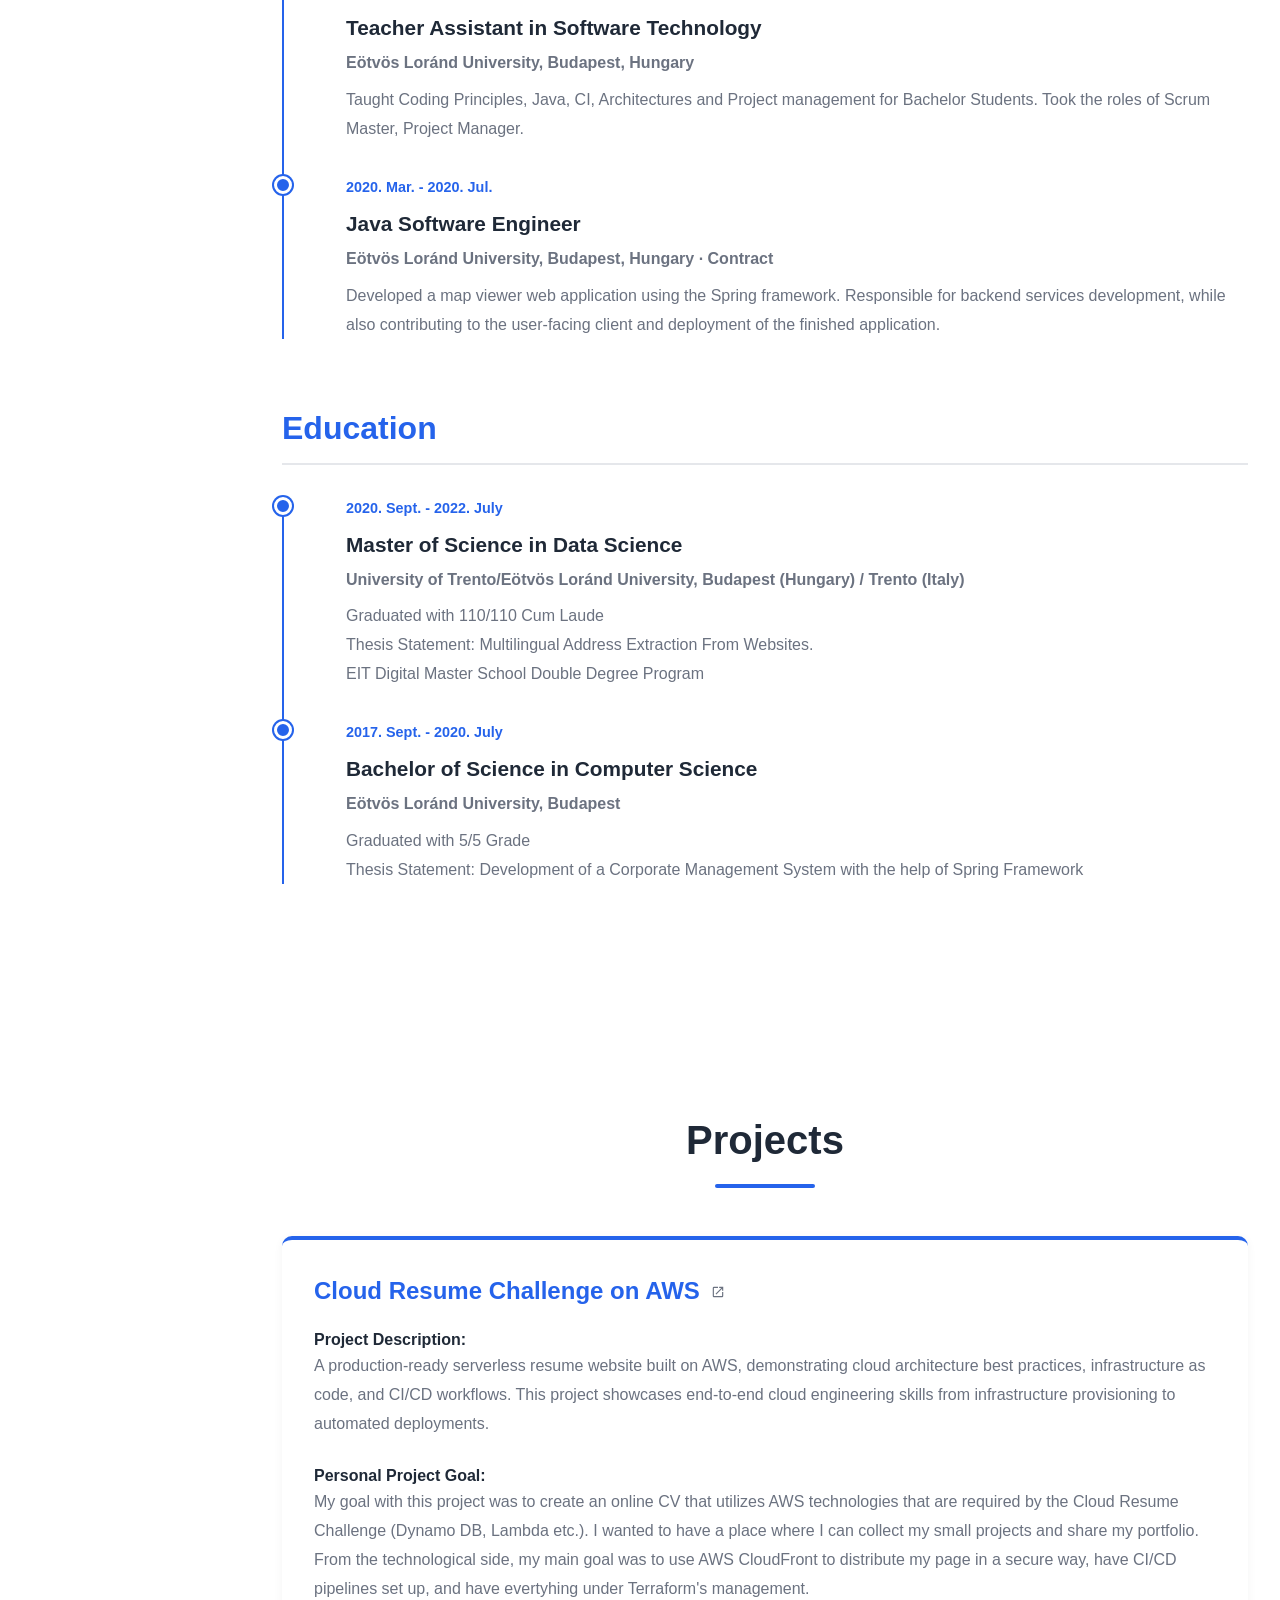
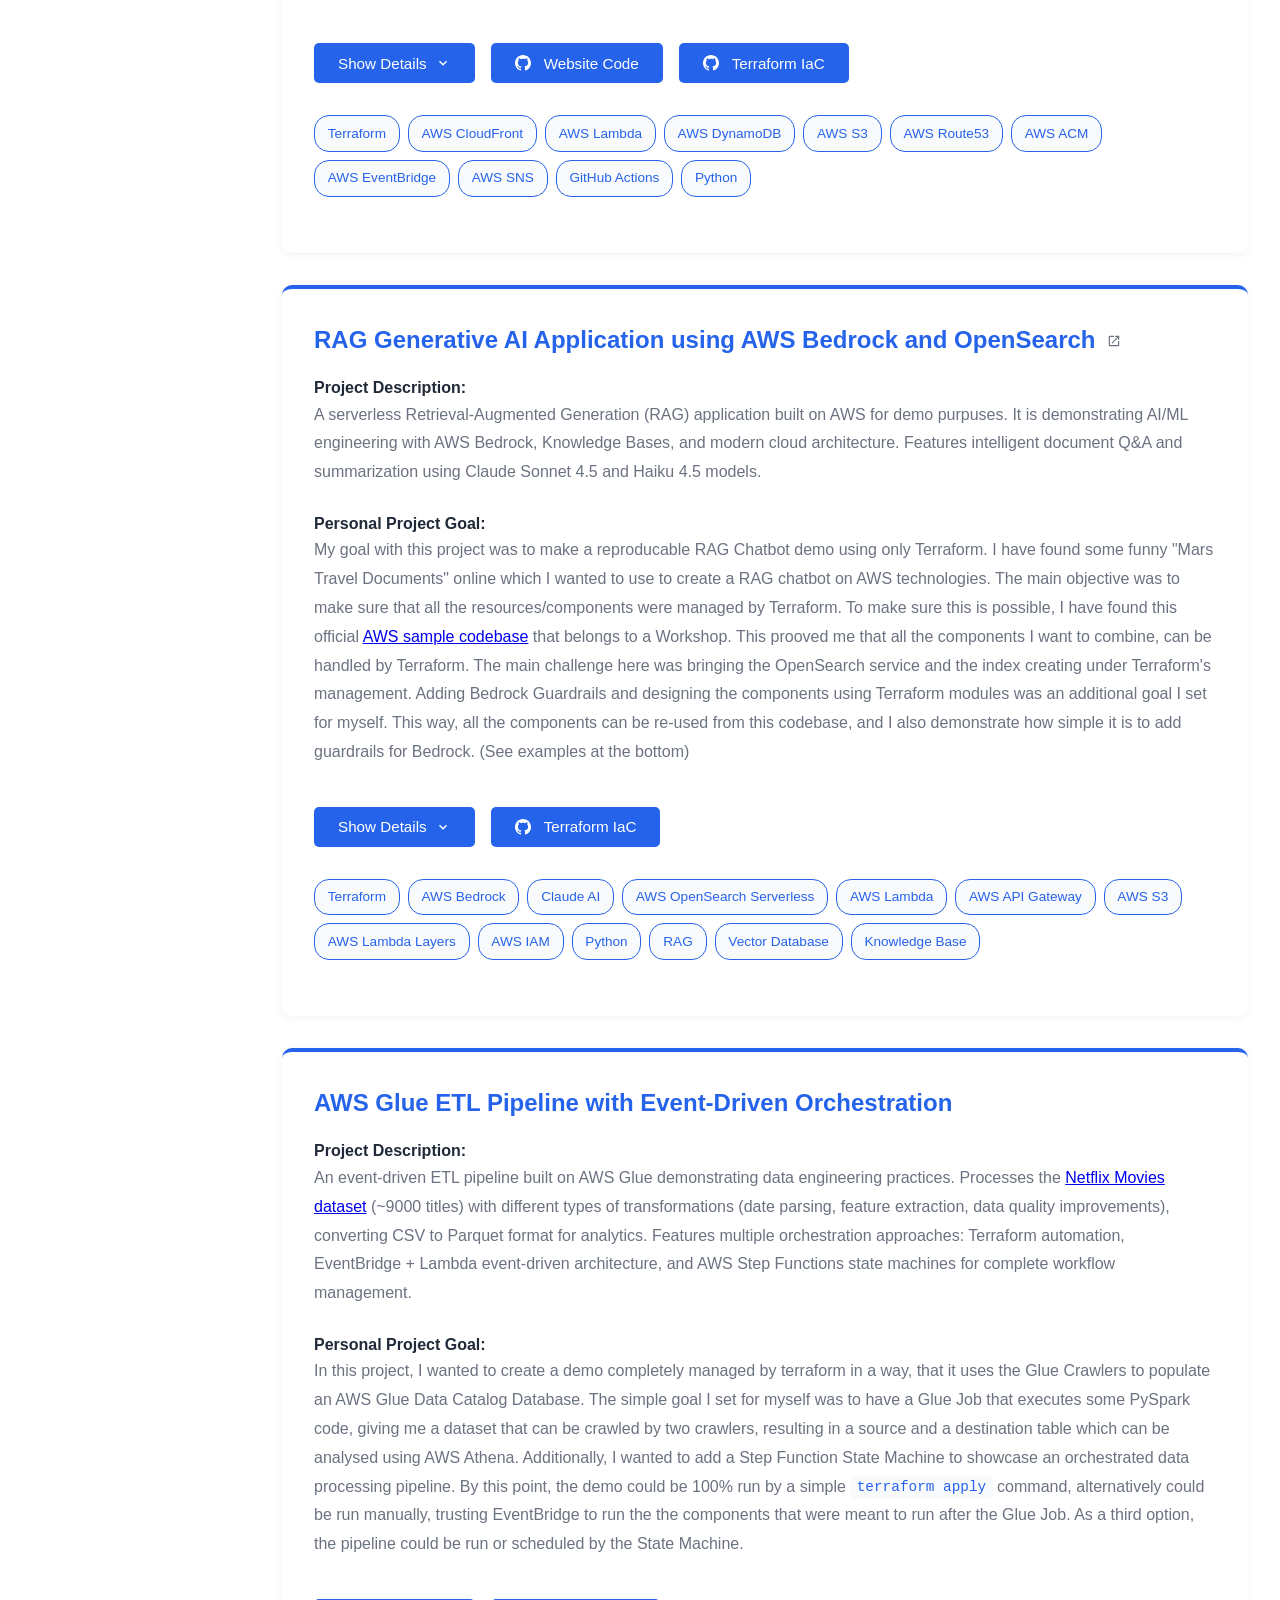
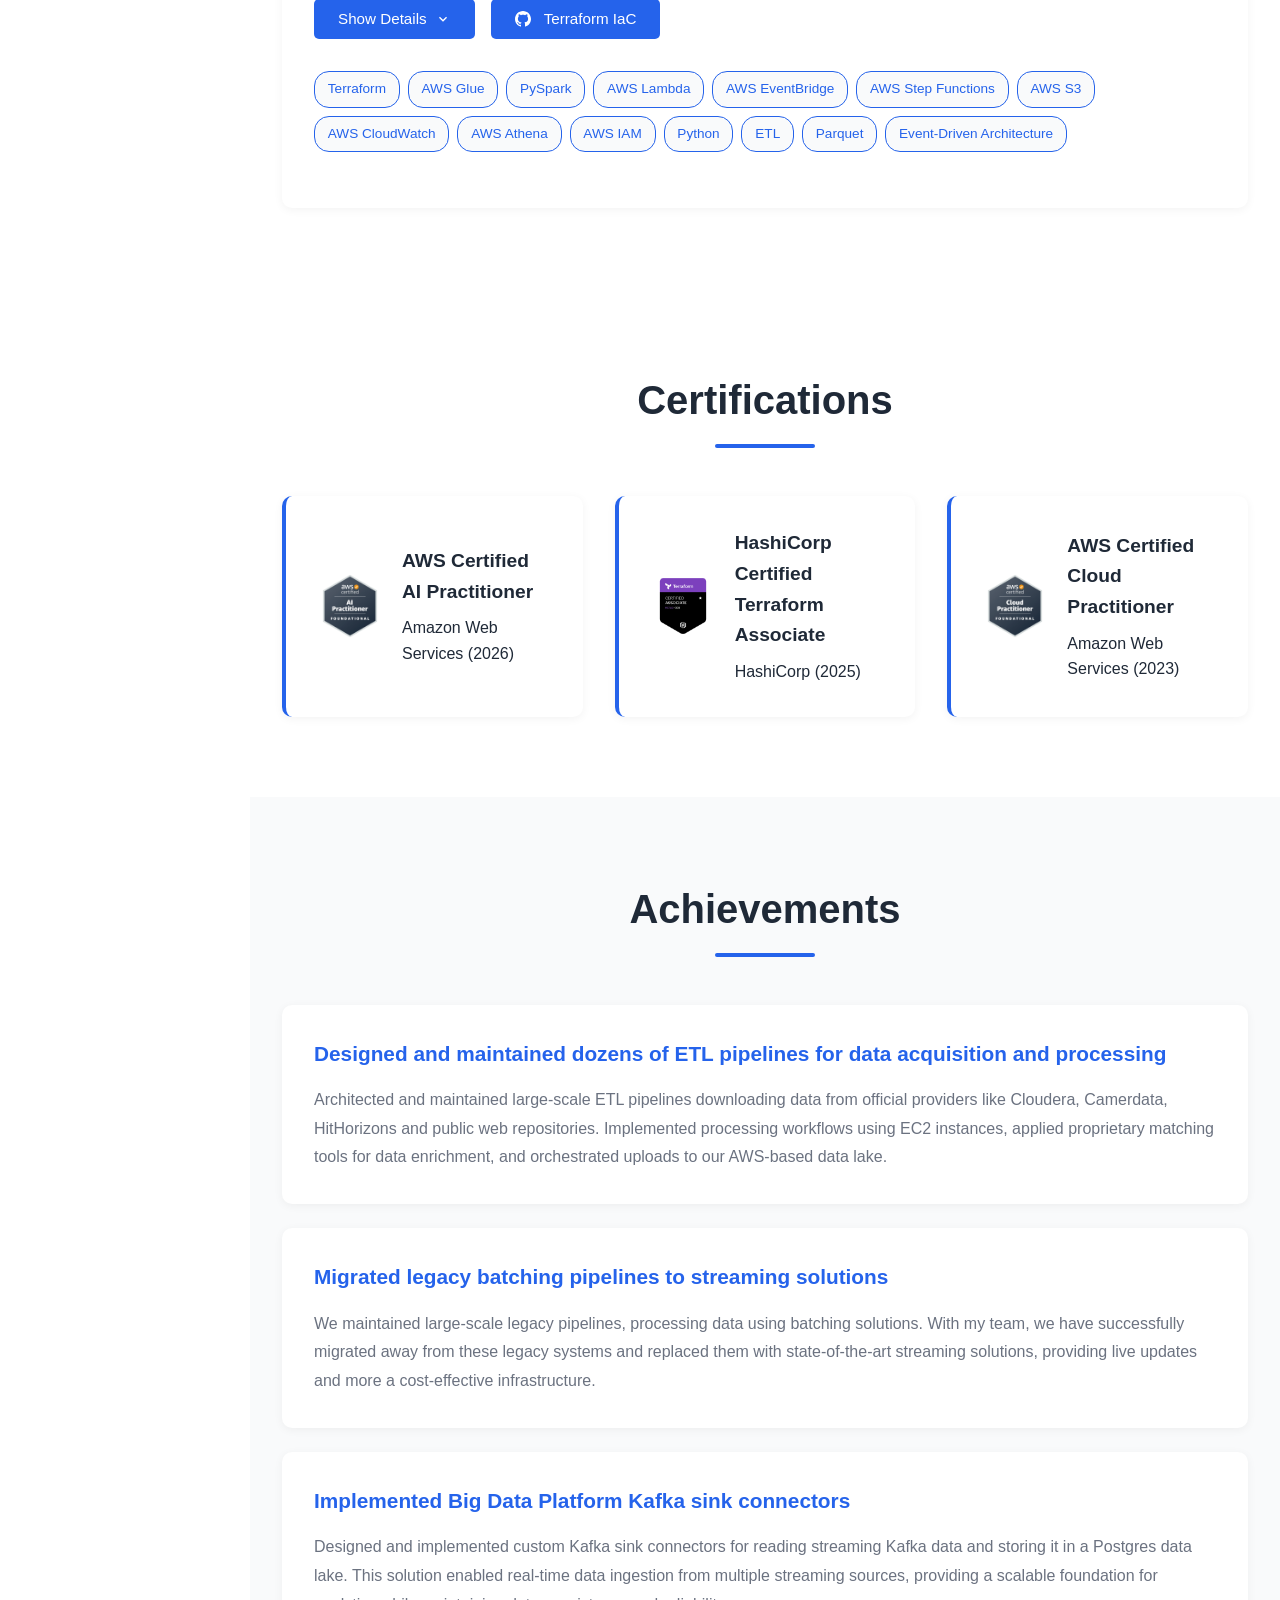
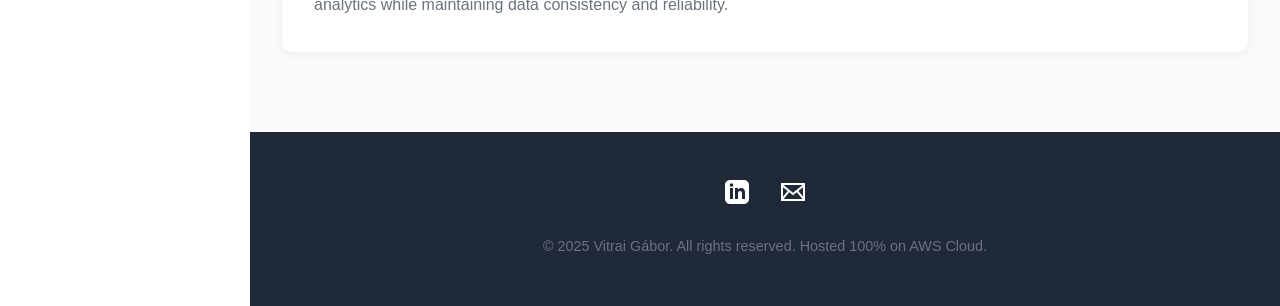
==== commit b330555c: "Updated CV" ====
--- a/index.html
+++ b/index.html
@@ -48,10 +48,14 @@
                 <div class="about-text">
                     <h3>Professional Summary</h3>
                     <p>
-                        Enthusiastic Data Engineer with a strong Computer Science background and 4+ years of experience building data pipelines and data solutions.
-                        Experienced in leveraging AWS Cloud and Apache Kafka for data-heavy projects.
-                        Specialized in ETL development, data pipeline design, and data warehousing using both streaming and batch processing.
-                        Proven reliability as an On-Call Engineer with strong collaboration skills and the ability to work independently.
+                        Enthusiastic <strong>ML &amp; GenAI Engineer</strong> with a strong Computer Science background and 4+ years of experience in data engineering, machine learning, and AI-driven solutions.
+                        Specialized in <strong>Machine Learning and Generative AI</strong>, building and integrating AI solutions on top of robust data pipelines and cloud infrastructure.
+                    </p>
+                    <p>
+                        Experienced in leveraging <strong>AWS Cloud, Python, and Apache Kafka</strong> for data-intensive projects, with a strong foundation in ETL development, data pipeline design, and data warehousing using both streaming and batch processing.
+                    </p>
+                    <p>
+                        Proven reliability as an <strong>On-Call Engineer</strong>, with strong collaboration skills and the ability to work independently in fast-paced technical environments.
                     </p>
                     <div class="info-grid">
                         <div class="info-item">
@@ -83,6 +87,11 @@
         <div class="container">
             <h2 class="section-title">Skills</h2>
             <div class="skills-grid">
+                <span class="skill-tag">Bedrock Guardrails / Responsible AI</span>
+                <span class="skill-tag">Prompt Engineering</span>
+                <span class="skill-tag">Agentic AI / AI Agents</span>
+                <span class="skill-tag">AWS Serverless</span>
+                <span class="skill-tag">Terraform</span>
                 <span class="skill-tag">ETL Development</span>
                 <span class="skill-tag">Data Pipeline Design</span>
                 <span class="skill-tag">AWS Cloud</span>
@@ -124,8 +133,7 @@
                             <h4>AI/ML Engineer</h4>
                             <p class="company">SnapSoft Kft., Budapest, Hungary</p>
                             <p>
-                                Working as an AI/ML Engineer, designing and implementing machine learning and generative AI solutions on the AWS Cloud.
-                                Designing and implementing cloud based AI solutions for external clients both in the US and in Europe.
+                                Working as an AI/ML Engineer, I am designing and implementing machine learning and generative AI solutions on the AWS Cloud for clients both in the US and in Europe.
                             </p>
                         </div>
                     </div>
@@ -597,12 +605,12 @@
             <h2 class="section-title">Certifications</h2>
             <div class="certifications-list">
                 <div class="cert-item">
-                    <img src="resources/AWS_Certified_Cloud_Practitioner.png" alt="" class="cert-icon">
+                    <img src="resources/AWS_Certified_AI_Practitioner.png" alt="" class="cert-icon">
                     <div class="cert-text">
-                        <a href="https://www.credly.com/badges/5004139e-d172-4ae1-ae09-4fbed3bca416/linked_in_profile" target="_blank" class="cert-link">
-                            <h4>AWS Certified Cloud Practitioner</h4>
+                        <a href="https://www.credly.com/badges/0a1bcf5c-f5f0-442d-9bf1-e8c7bd59a750" target="_blank" class="cert-link">
+                            <h4>AWS Certified AI Practitioner</h4>
                         </a>
-                        <p>Amazon Web Services (2023)</p>
+                        <p>Amazon Web Services (2026)</p>
                     </div>
                 </div>
                 <div class="cert-item">
@@ -612,6 +620,15 @@
                             <h4>HashiCorp Certified Terraform Associate</h4>
                         </a>
                         <p>HashiCorp (2025)</p>
+                    </div>
+                </div>
+                <div class="cert-item">
+                    <img src="resources/AWS_Certified_Cloud_Practitioner.png" alt="" class="cert-icon">
+                    <div class="cert-text">
+                        <a href="https://www.credly.com/badges/5004139e-d172-4ae1-ae09-4fbed3bca416/linked_in_profile" target="_blank" class="cert-link">
+                            <h4>AWS Certified Cloud Practitioner</h4>
+                        </a>
+                        <p>Amazon Web Services (2023)</p>
                     </div>
                 </div>
             </div>
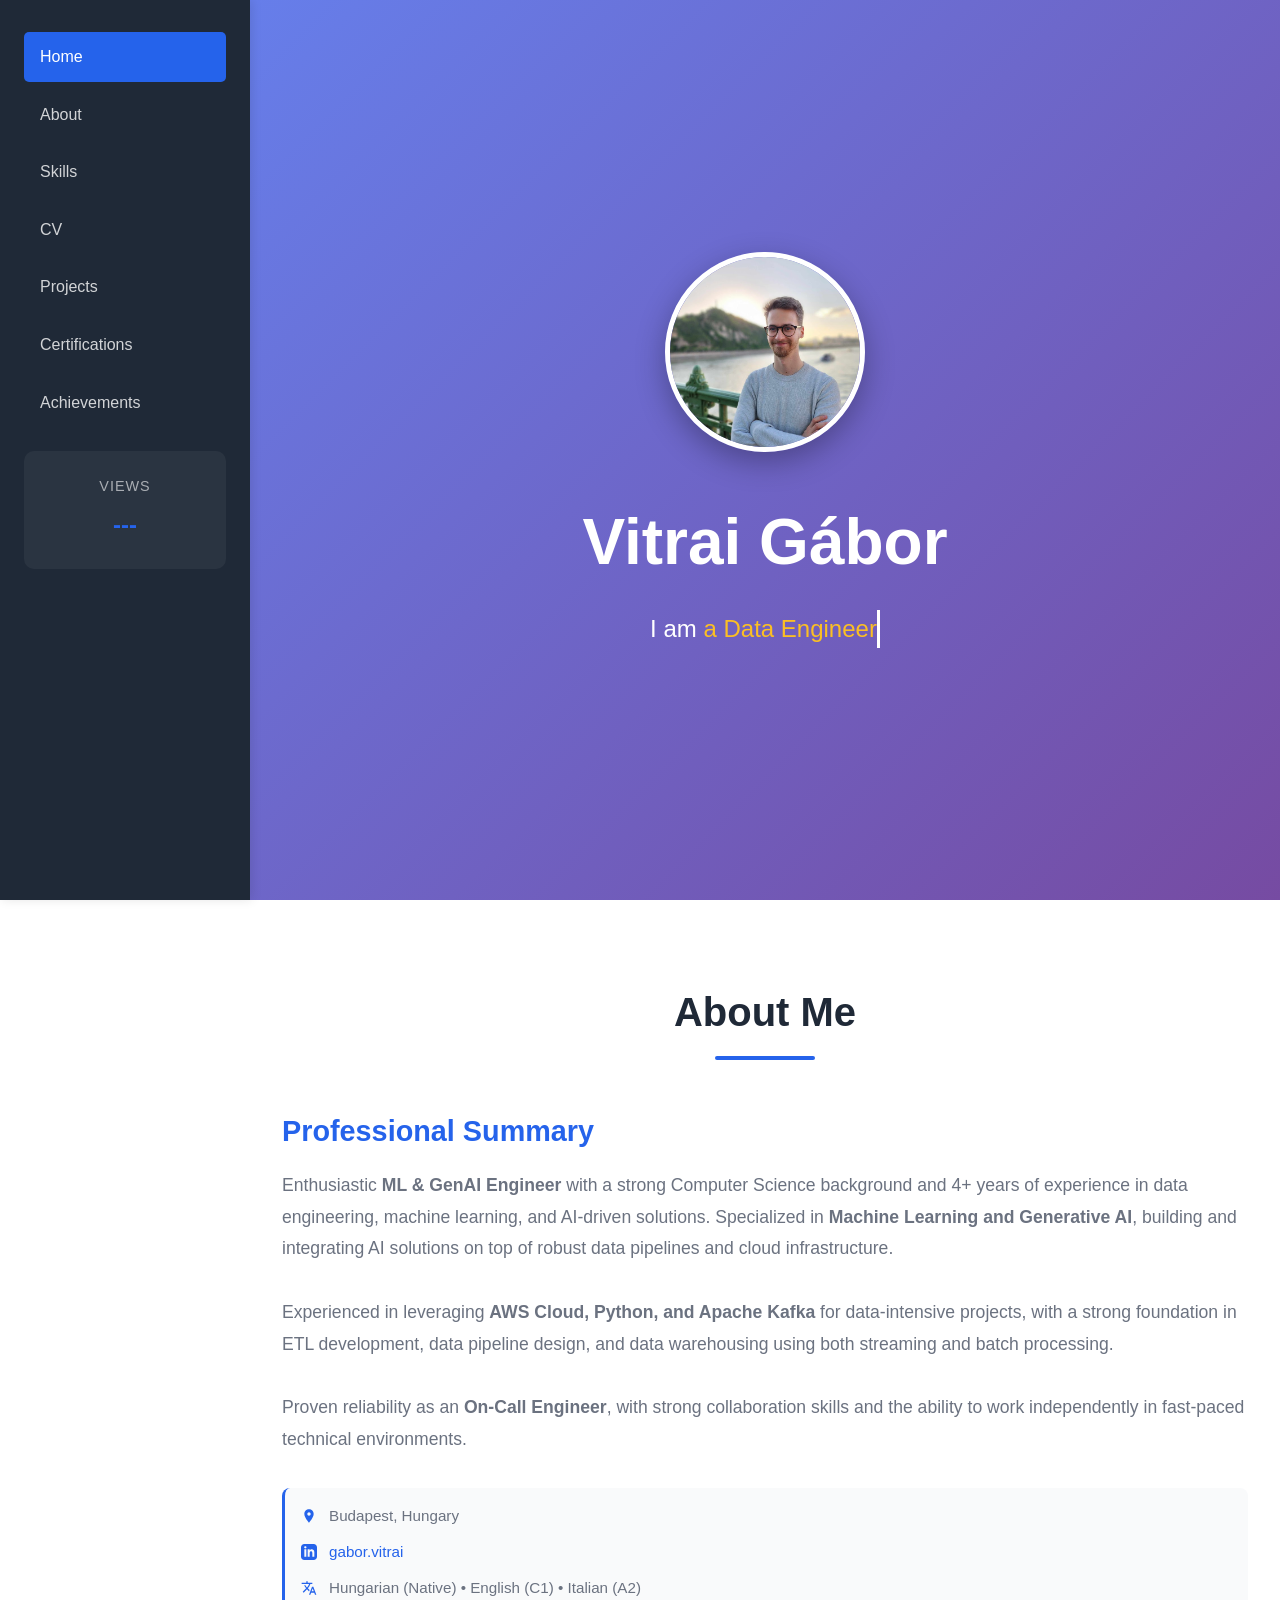
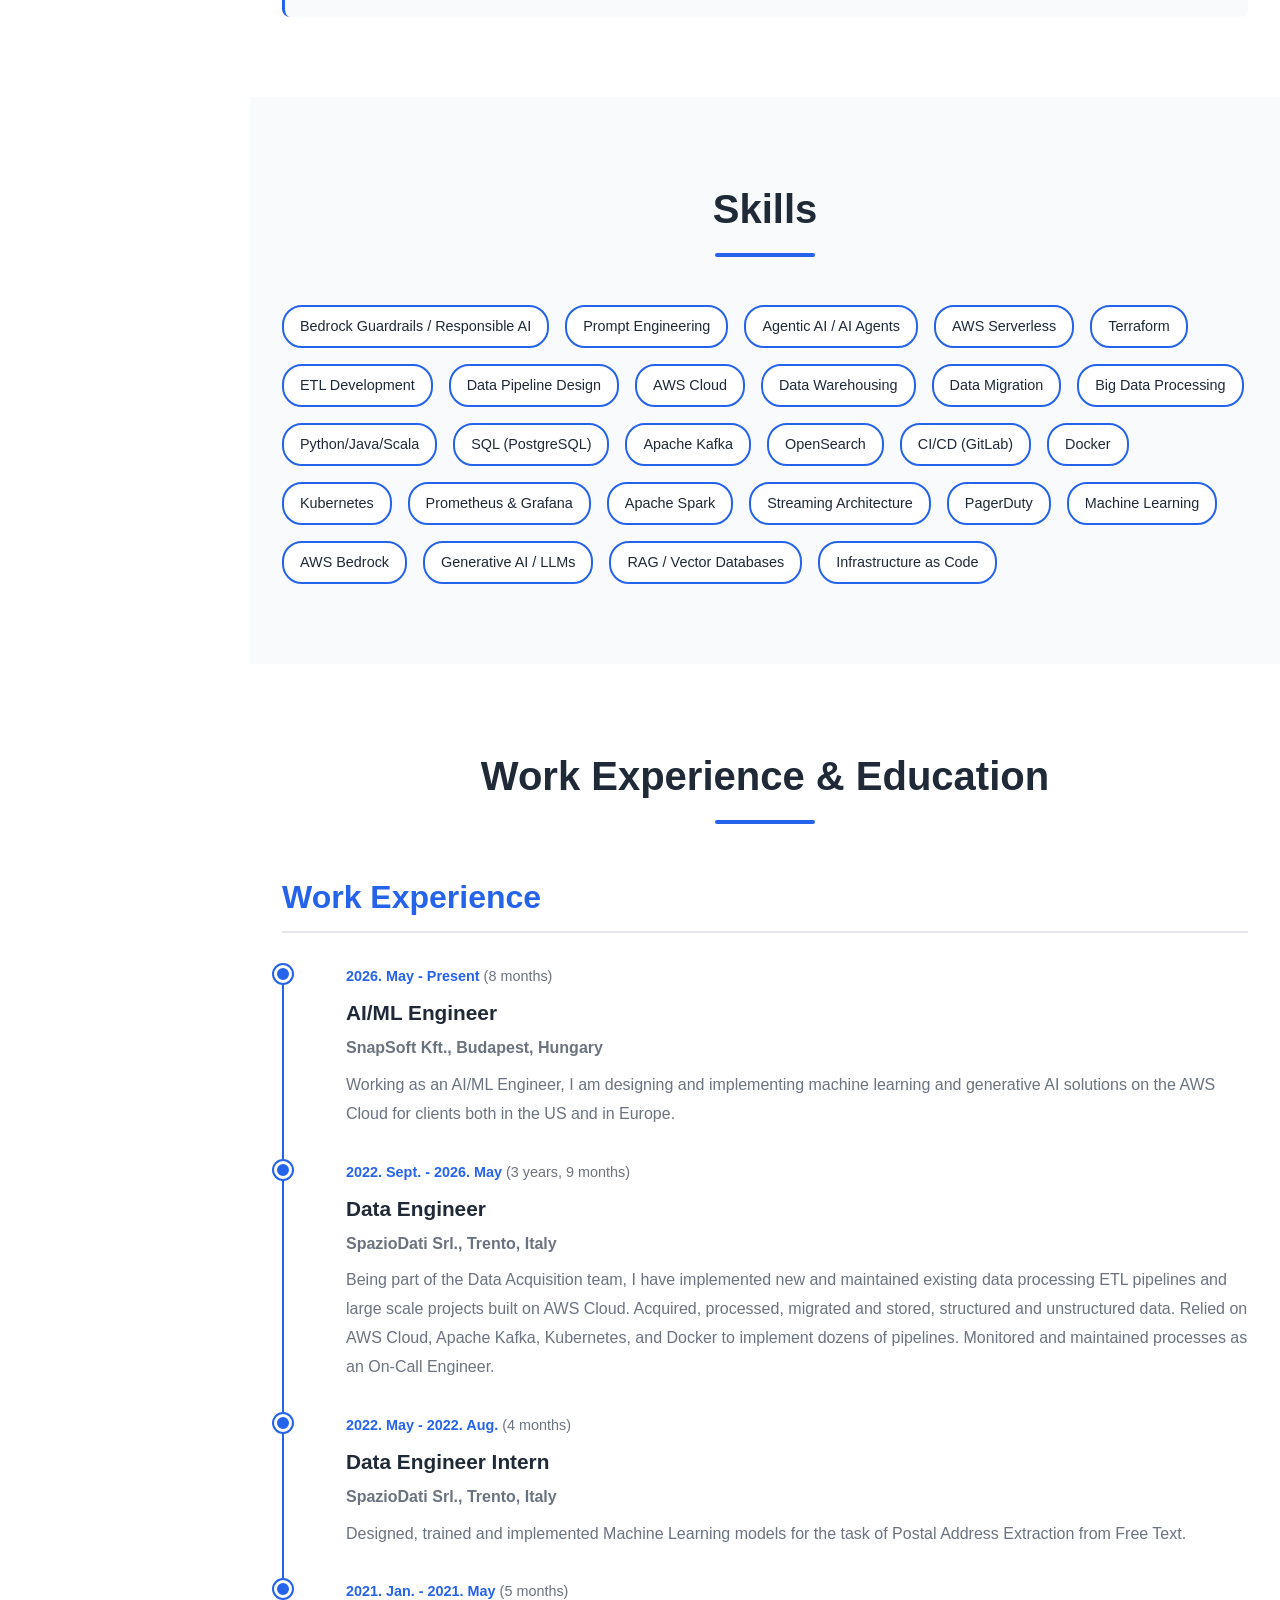
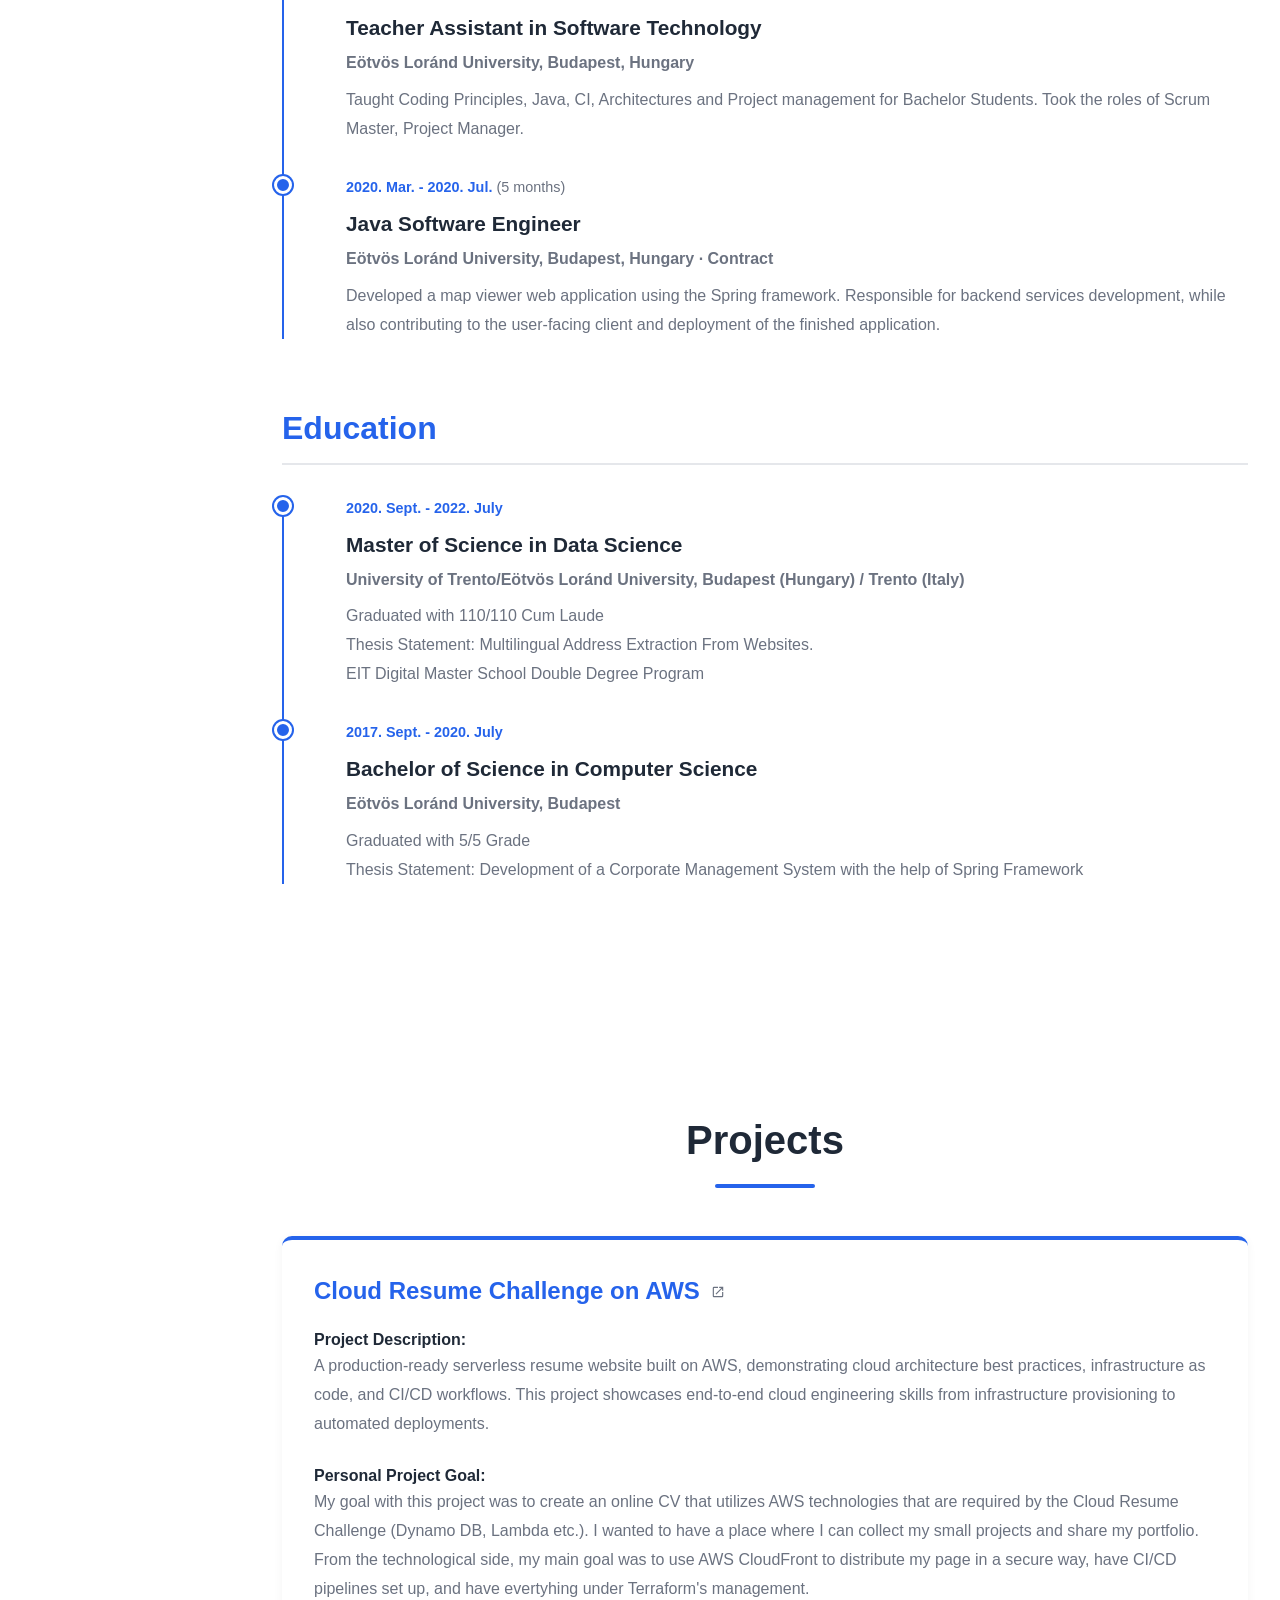
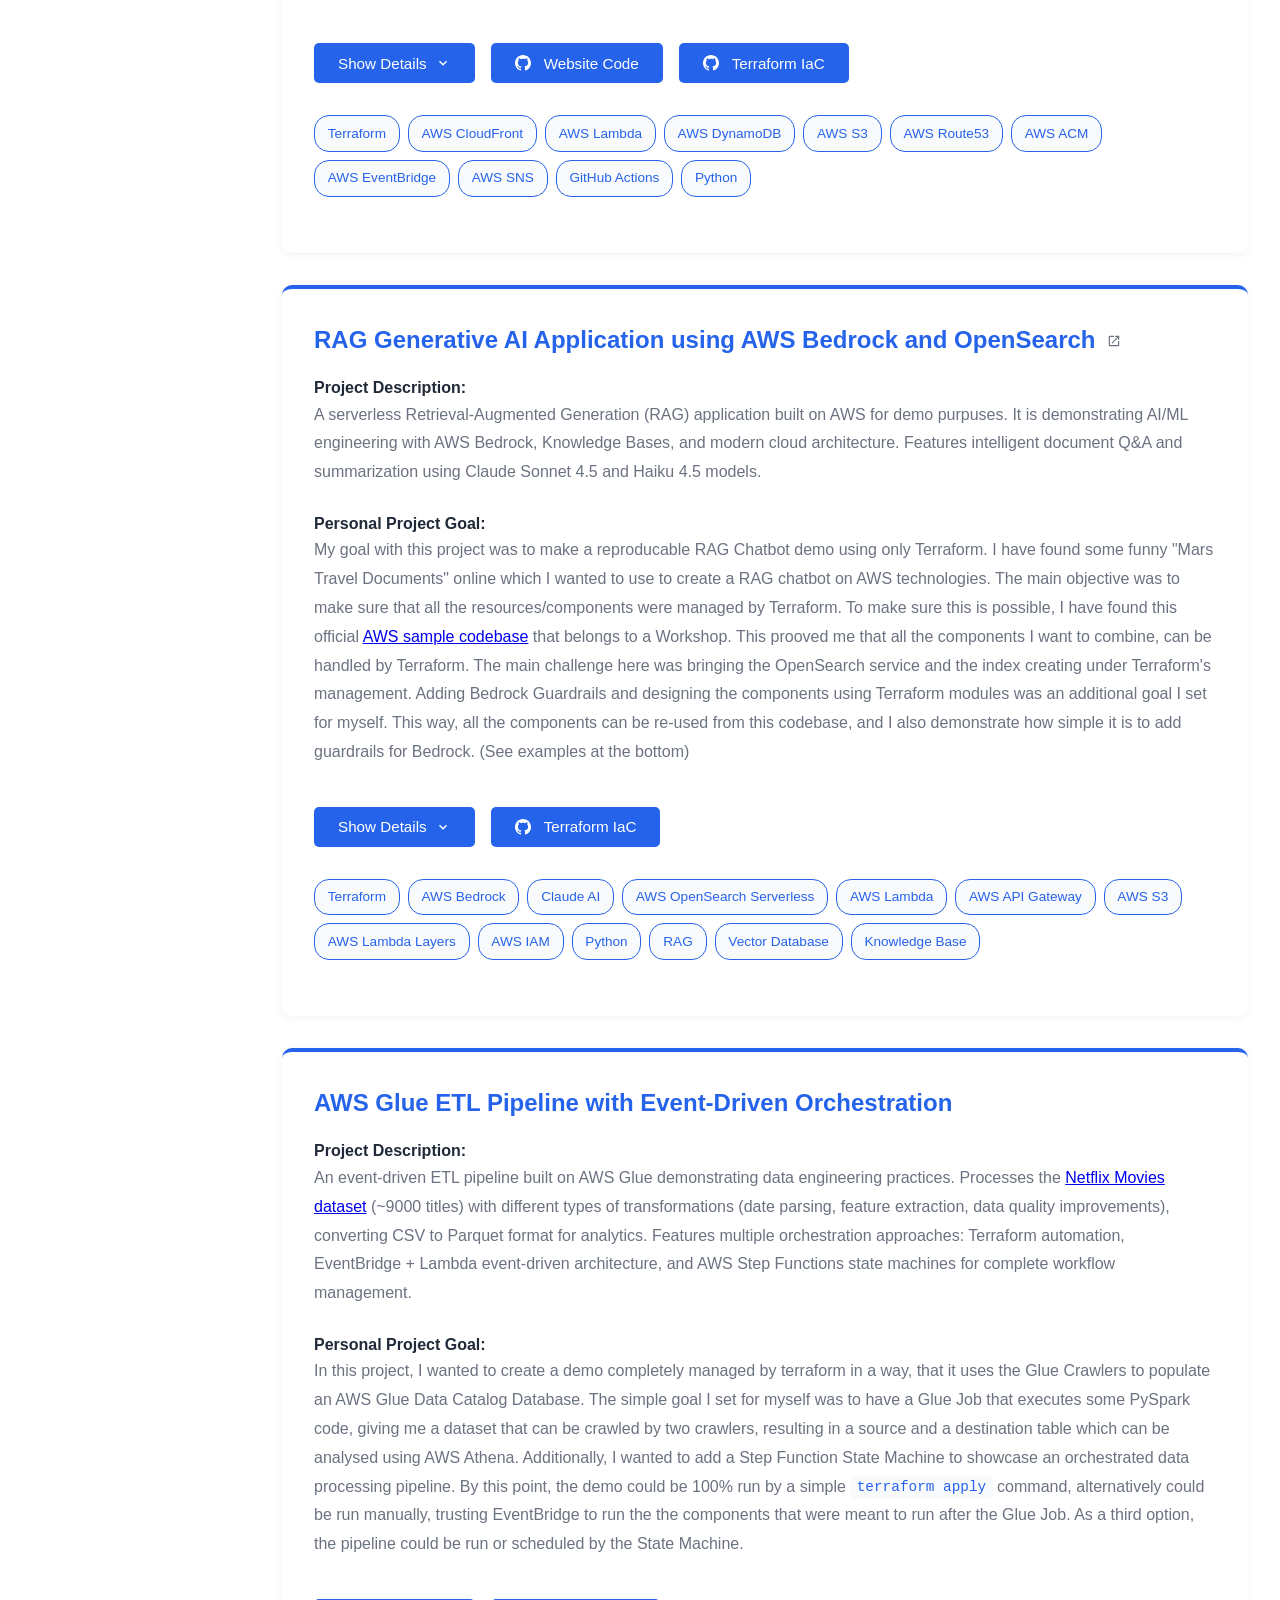
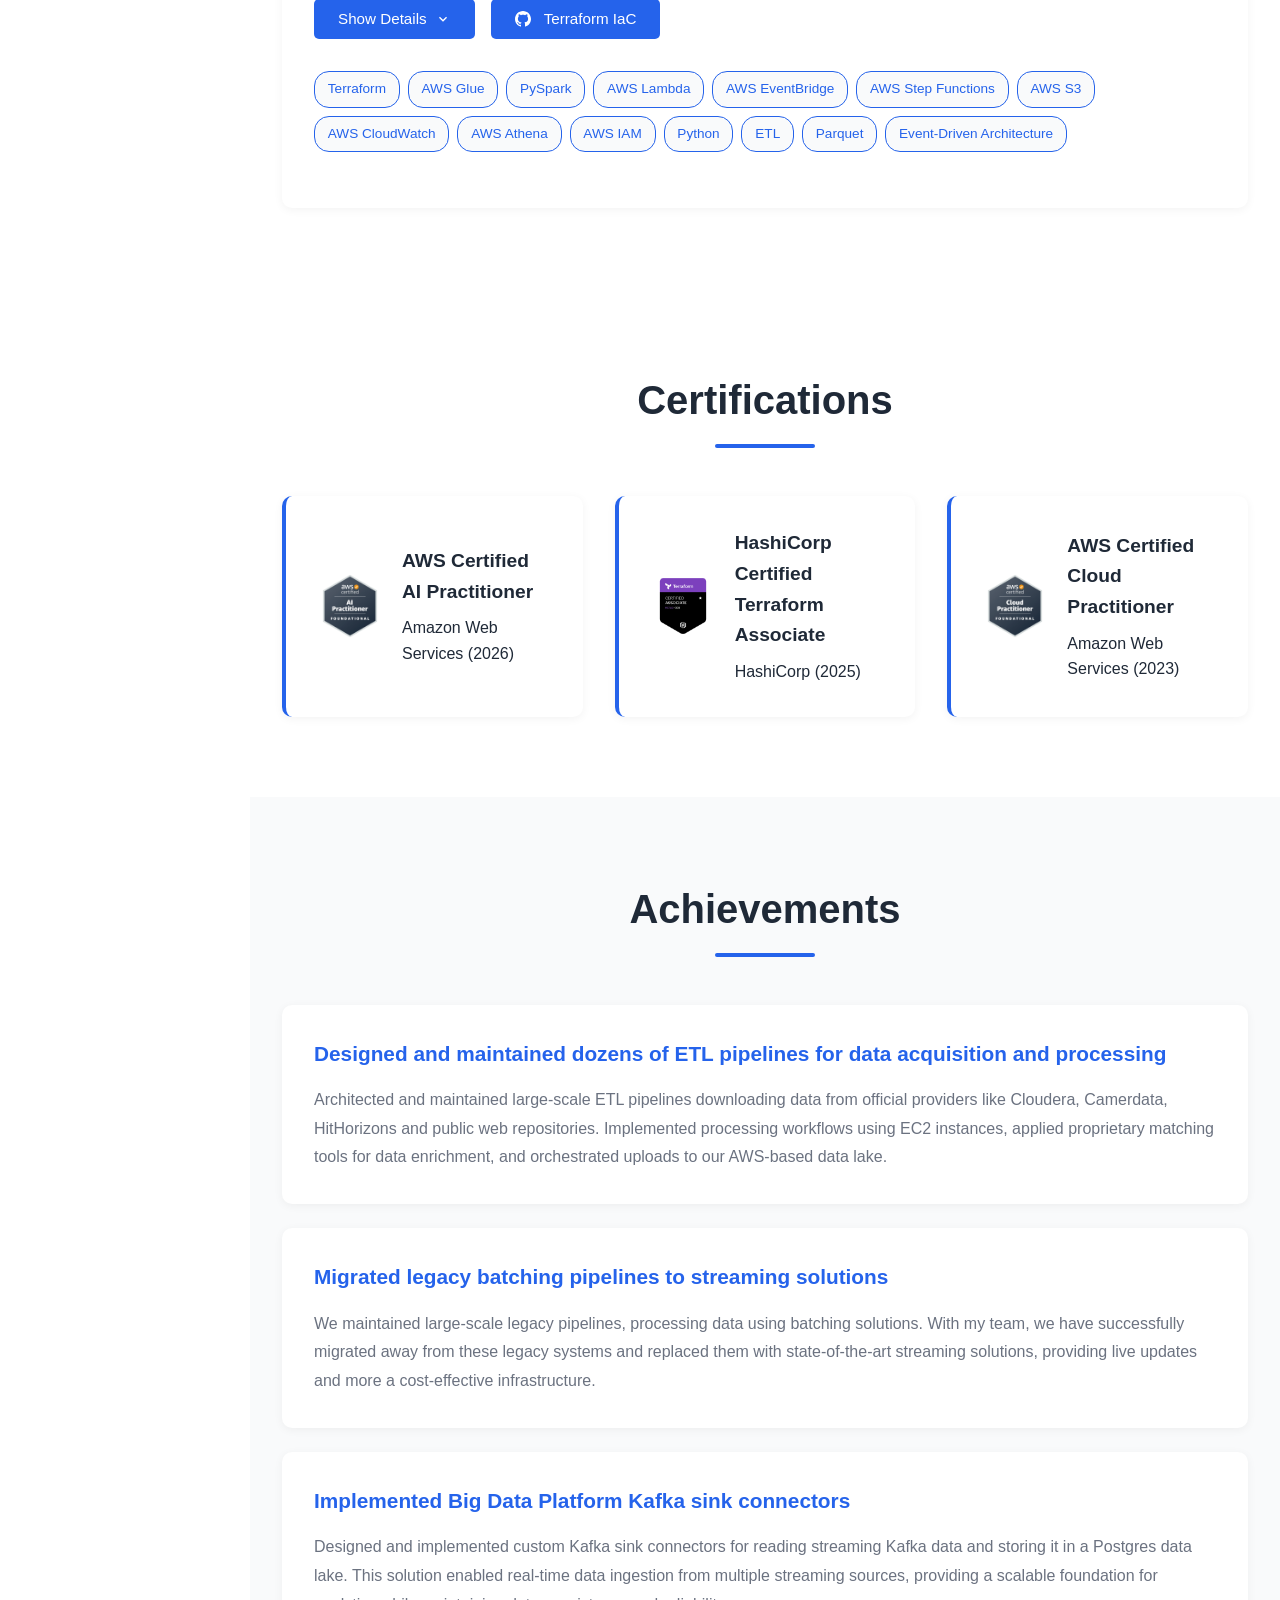
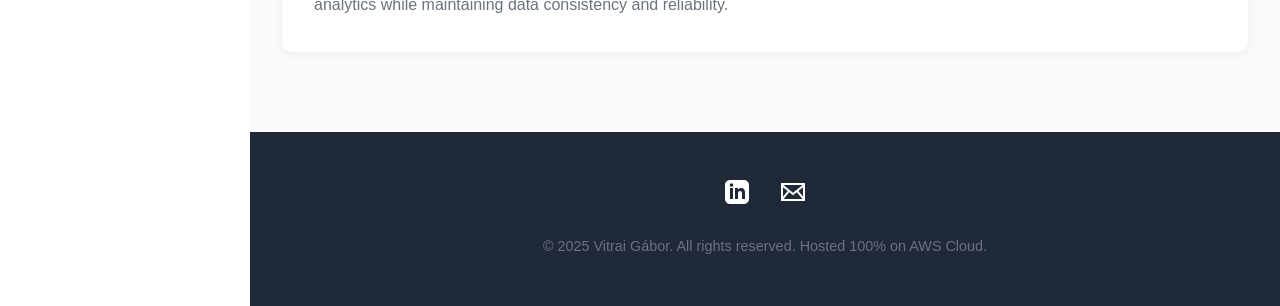
==== commit 14b163ac: "Added length of each work experience to the resume" ====
--- a/index.html
+++ b/index.html
@@ -128,7 +128,7 @@
                 <h3>Work Experience</h3>
                 <div class="timeline">
                     <div class="timeline-item">
-                        <div class="timeline-date">2026. May - Present</div>
+                        <div class="timeline-date" data-start="2026-05">2026. May - Present <span class="timeline-duration"></span></div>
                         <div class="timeline-content">
                             <h4>AI/ML Engineer</h4>
                             <p class="company">SnapSoft Kft., Budapest, Hungary</p>
@@ -138,7 +138,7 @@
                         </div>
                     </div>
                     <div class="timeline-item">
-                        <div class="timeline-date">2022. Sept. - 2026. May</div>
+                        <div class="timeline-date" data-start="2022-09" data-end="2026-05">2022. Sept. - 2026. May <span class="timeline-duration"></span></div>
                         <div class="timeline-content">
                             <h4>Data Engineer</h4>
                             <p class="company">SpazioDati Srl., Trento, Italy</p>
@@ -150,7 +150,7 @@
                         </div>
                     </div>
                     <div class="timeline-item">
-                        <div class="timeline-date">2022. May - 2022. Aug.</div>
+                        <div class="timeline-date" data-start="2022-05" data-end="2022-08">2022. May - 2022. Aug. <span class="timeline-duration"></span></div>
                         <div class="timeline-content">
                             <h4>Data Engineer Intern</h4>
                             <p class="company">SpazioDati Srl., Trento, Italy</p>
@@ -160,7 +160,7 @@
                         </div>
                     </div>
                     <div class="timeline-item">
-                        <div class="timeline-date">2021. Jan. - 2021. May</div>
+                        <div class="timeline-date" data-start="2021-01" data-end="2021-05">2021. Jan. - 2021. May <span class="timeline-duration"></span></div>
                         <div class="timeline-content">
                             <h4>Teacher Assistant in Software Technology</h4>
                             <p class="company">Eötvös Loránd University, Budapest, Hungary</p>
@@ -171,7 +171,7 @@
                         </div>
                     </div>
                     <div class="timeline-item">
-                        <div class="timeline-date">2020. Mar. - 2020. Jul.</div>
+                        <div class="timeline-date" data-start="2020-03" data-end="2020-07">2020. Mar. - 2020. Jul. <span class="timeline-duration"></span></div>
                         <div class="timeline-content">
                             <h4>Java Software Engineer</h4>
                             <p class="company">Eötvös Loránd University, Budapest, Hungary · Contract</p>
--- a/styles.css
+++ b/styles.css
@@ -367,6 +367,11 @@
     font-weight: 600;
     margin-bottom: 0.5rem;
     font-size: 0.9rem;
+}
+
+.timeline-duration {
+    color: var(--text-light);
+    font-weight: 400;
 }
 
 .timeline-content h4 {
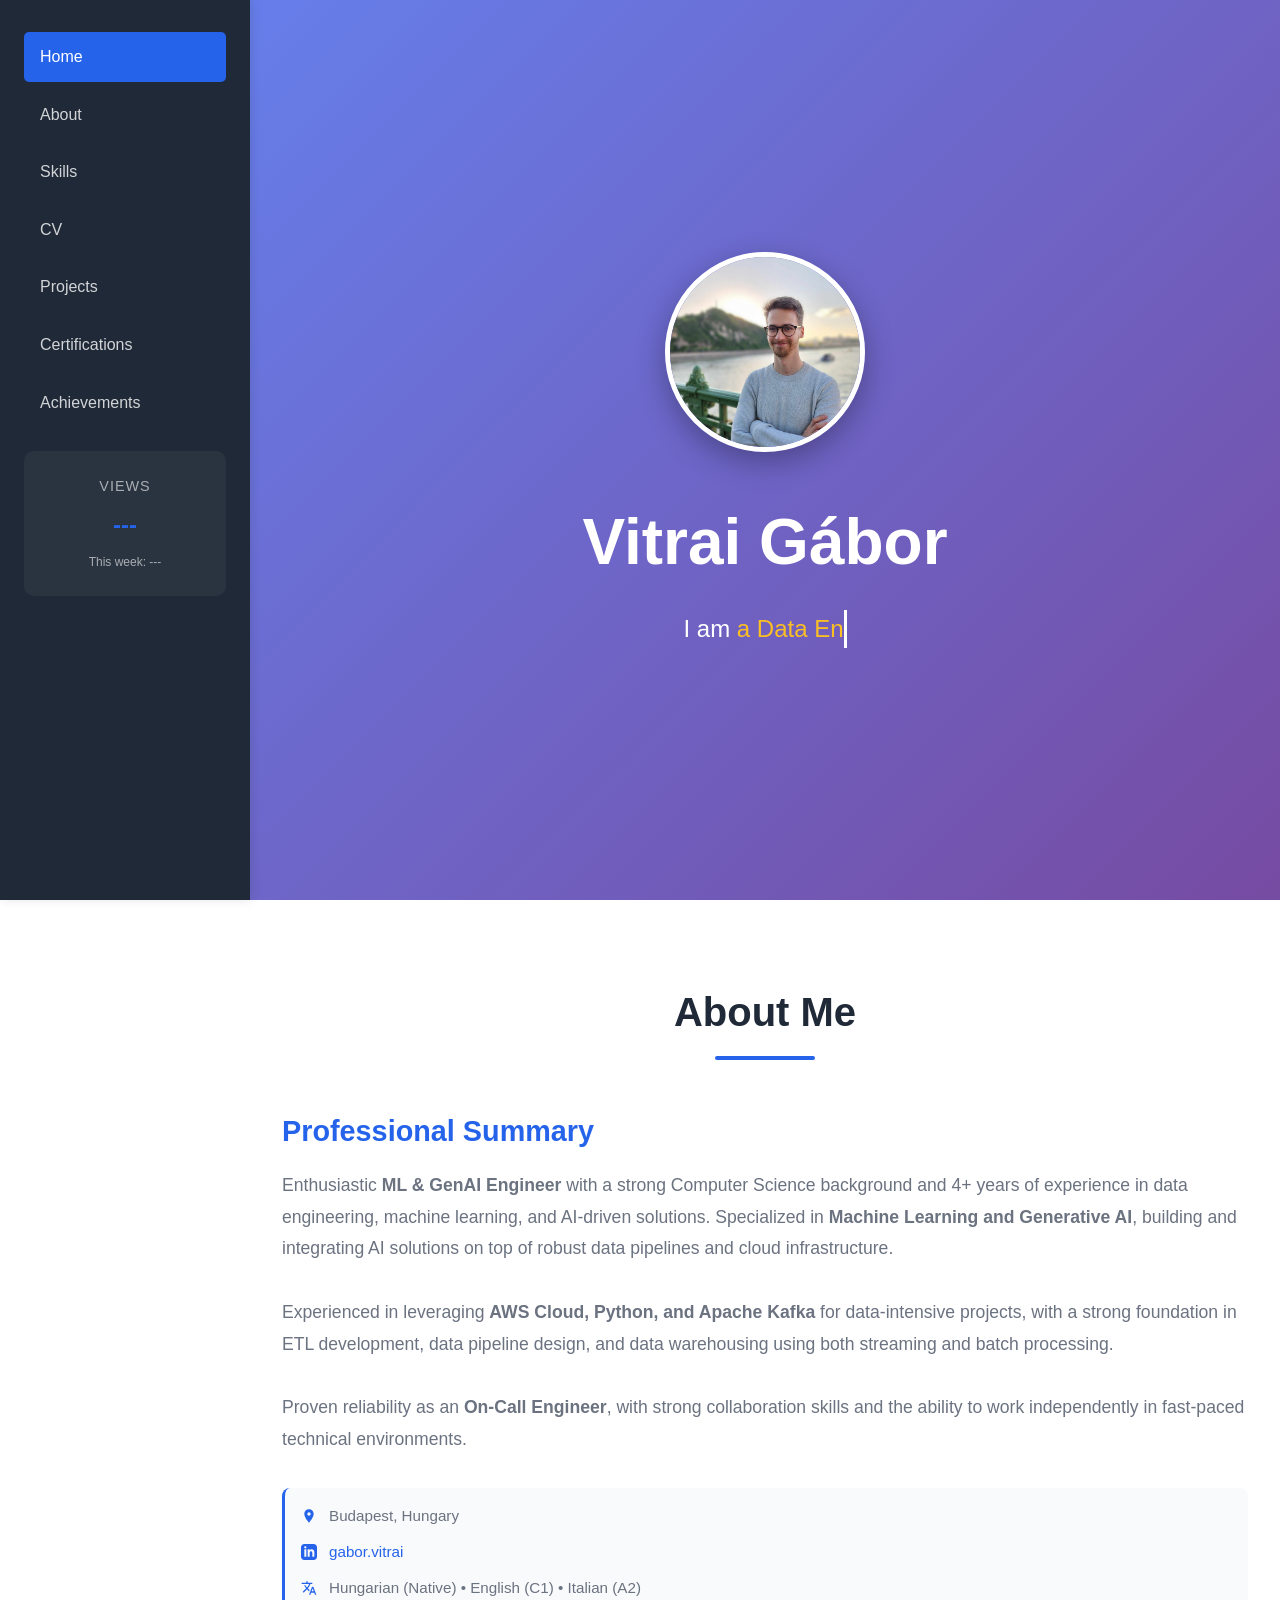
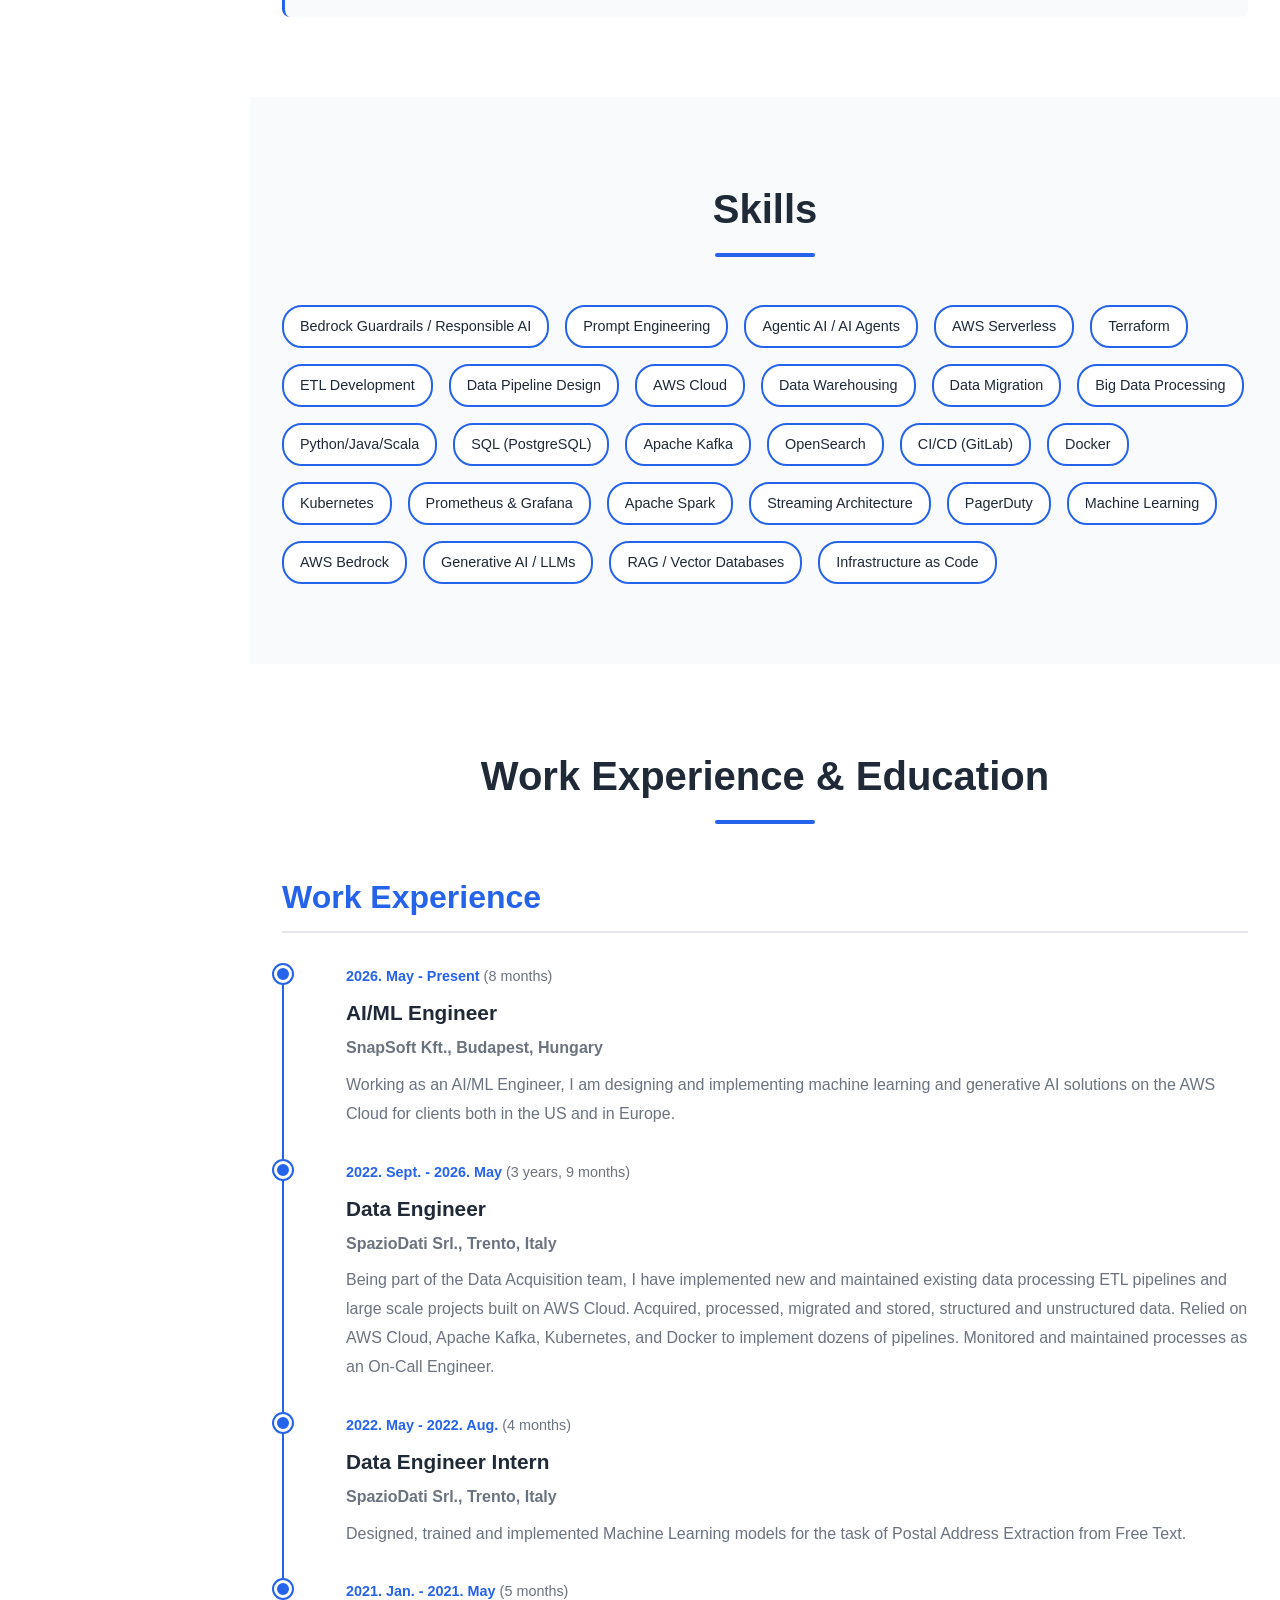
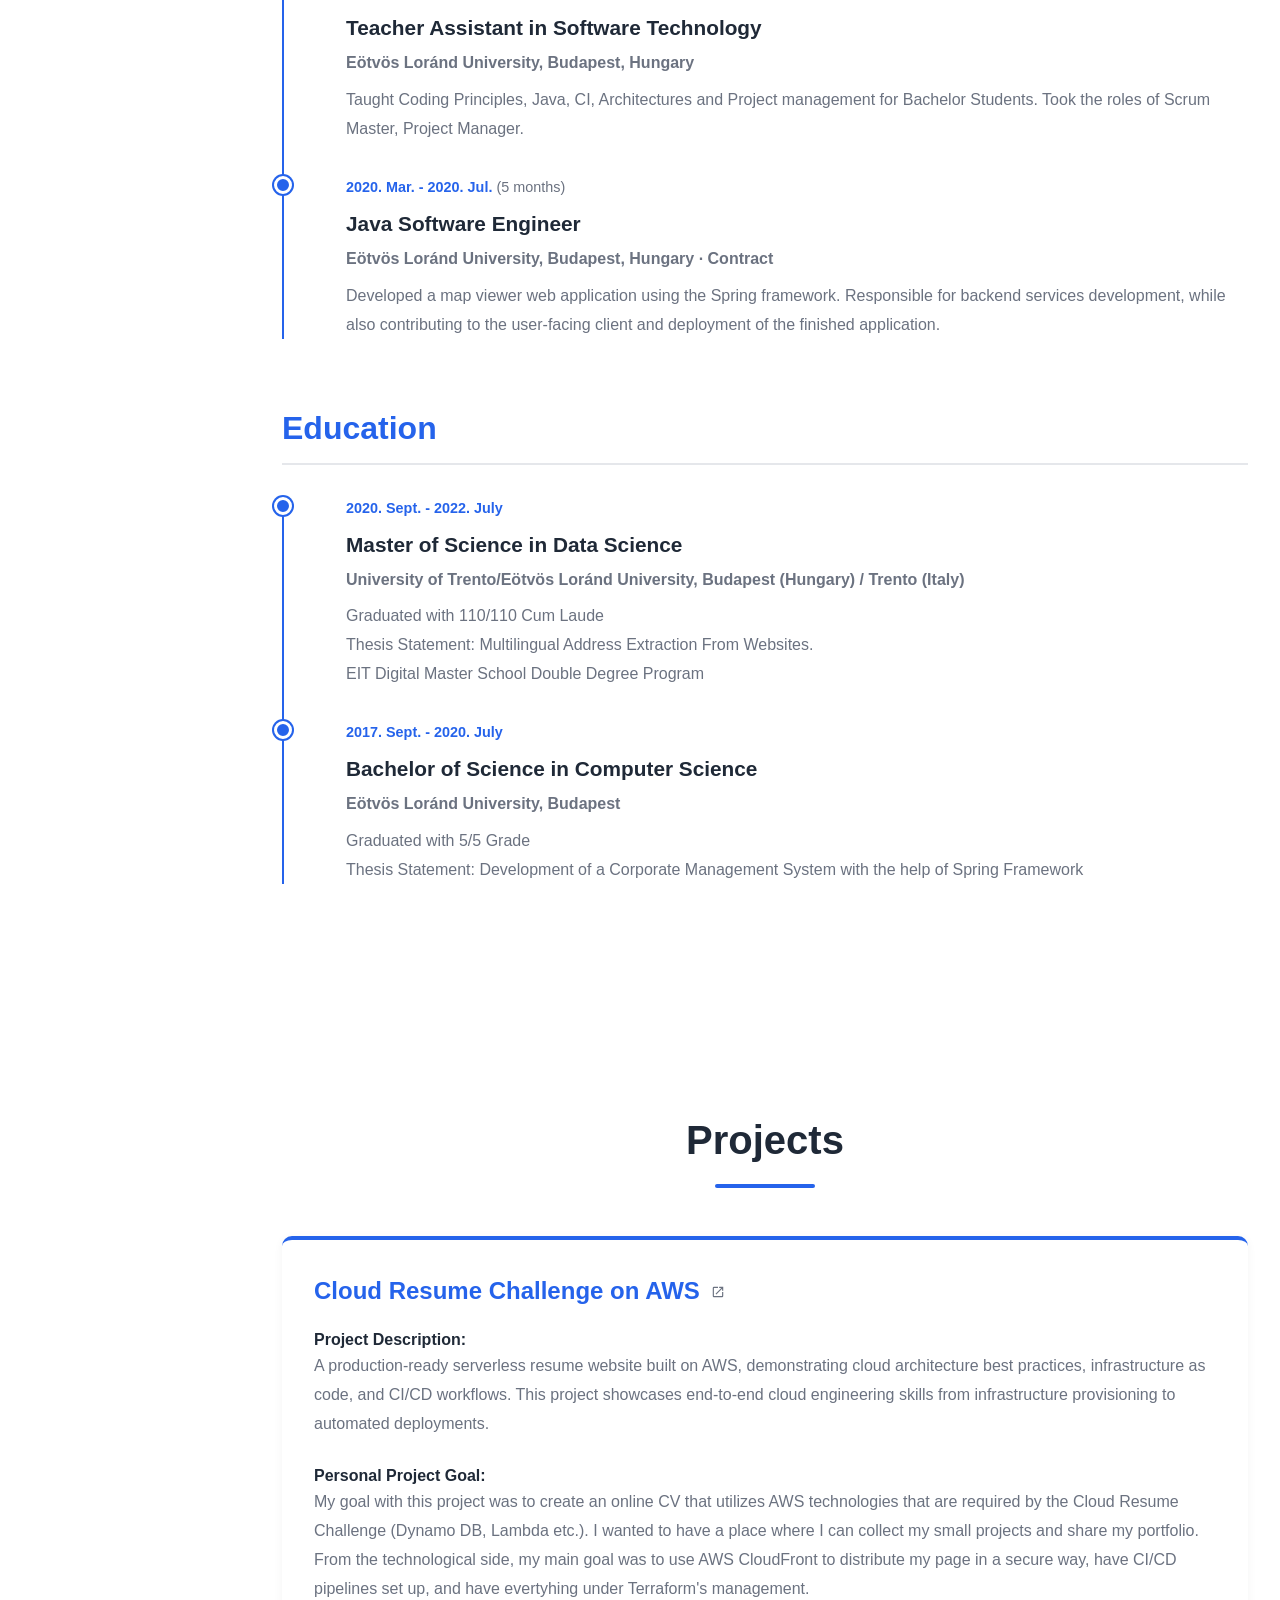
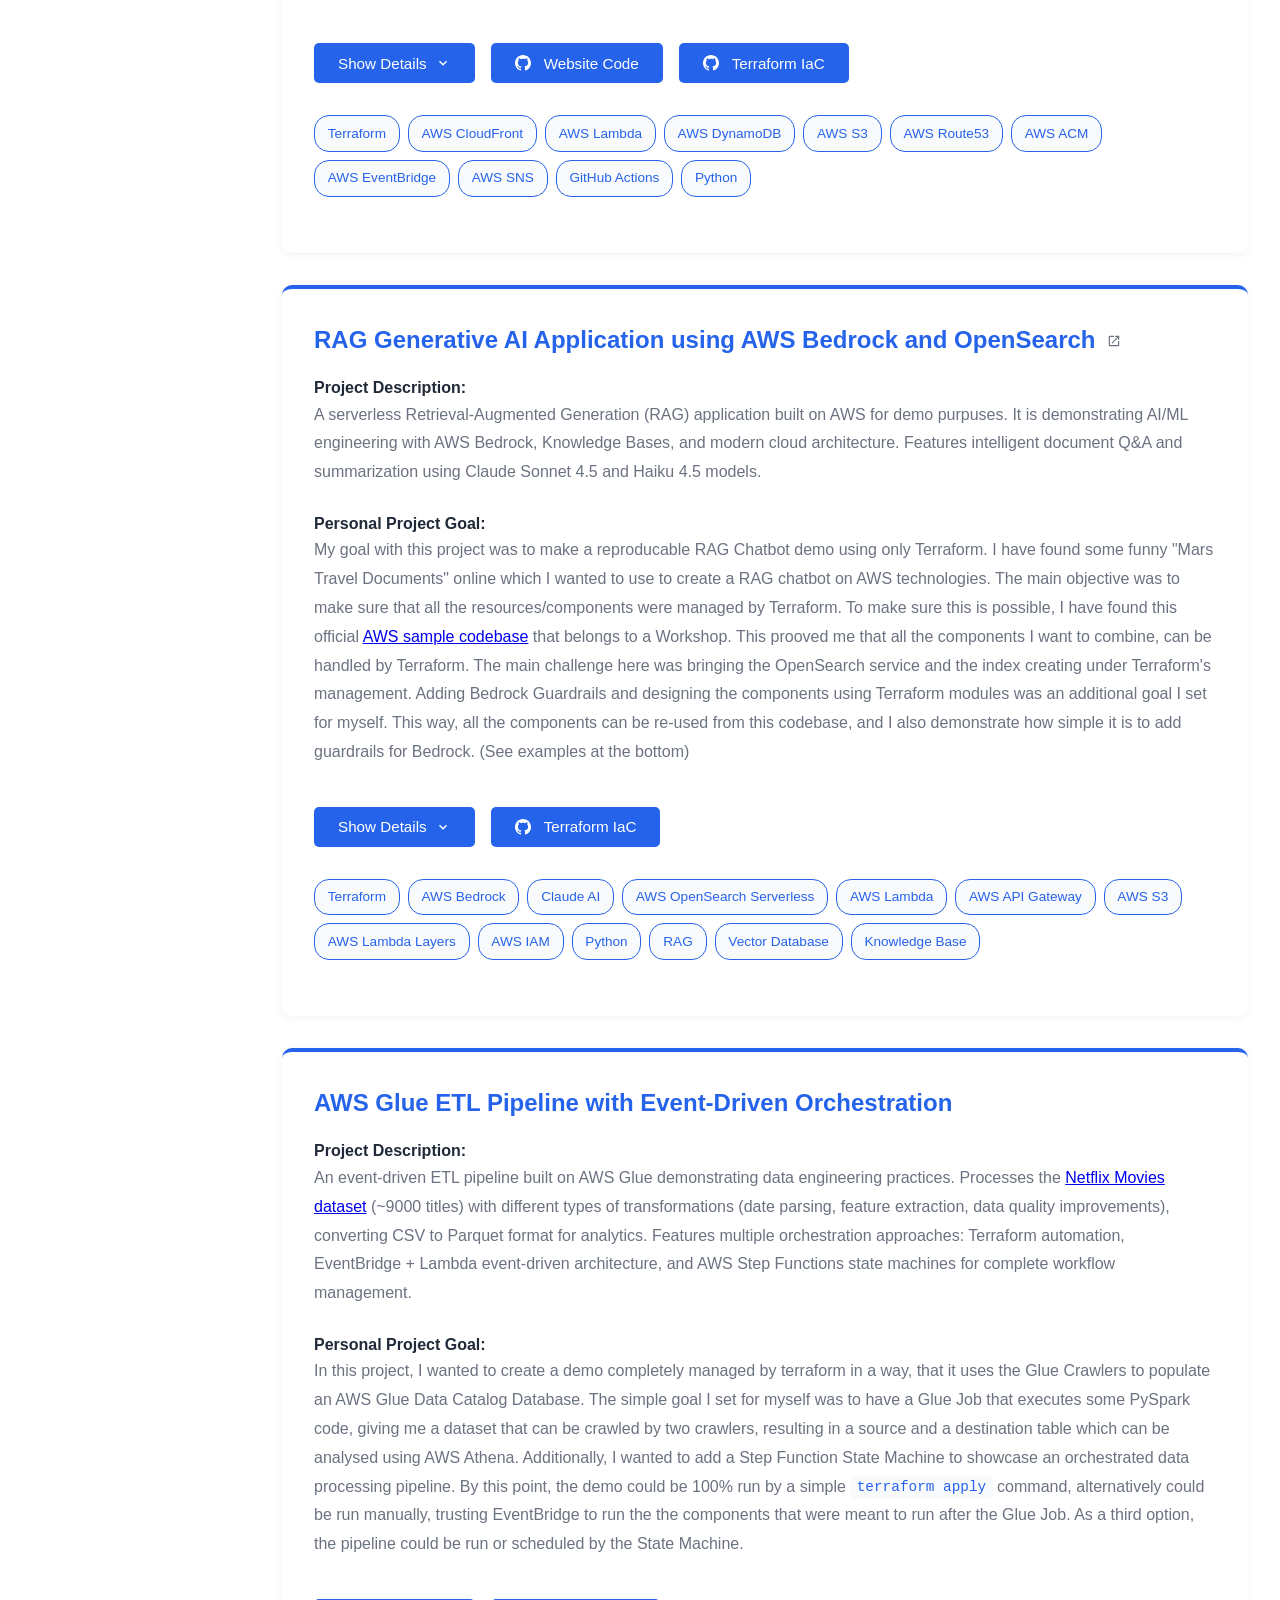
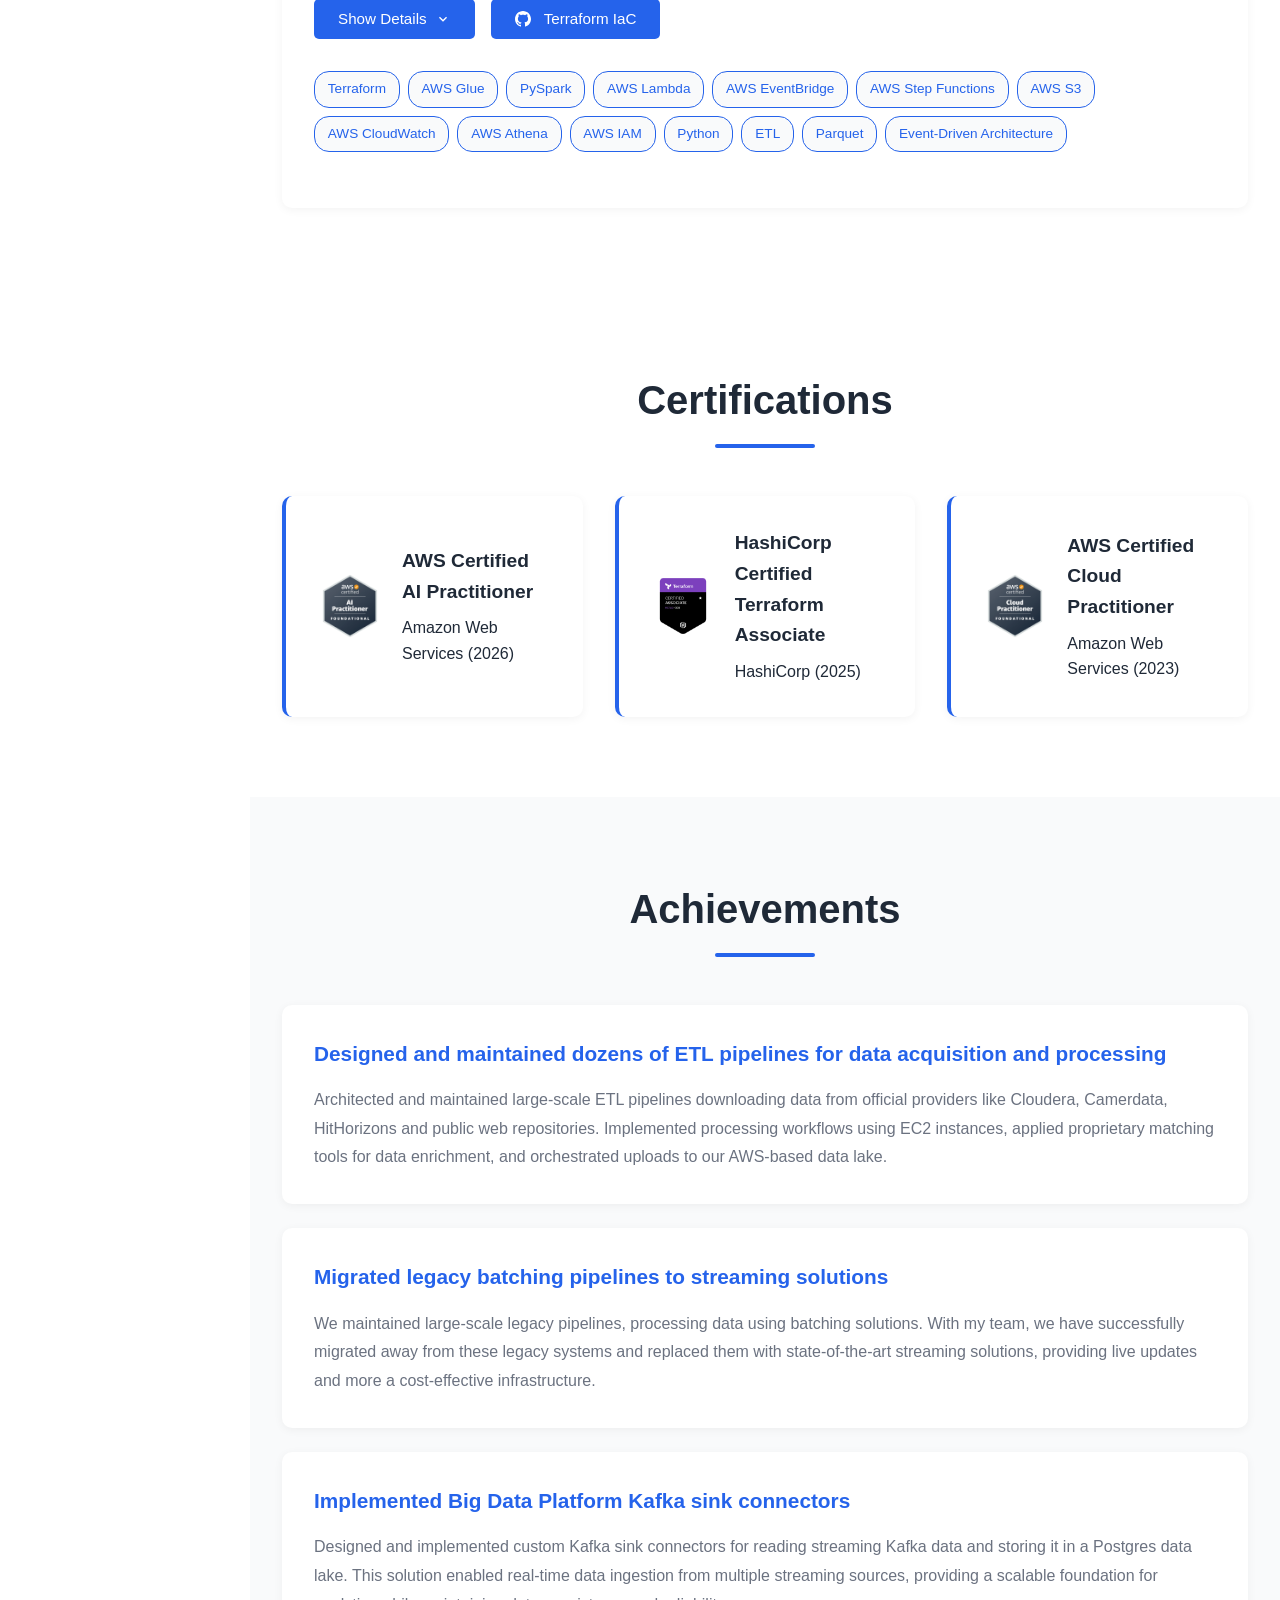
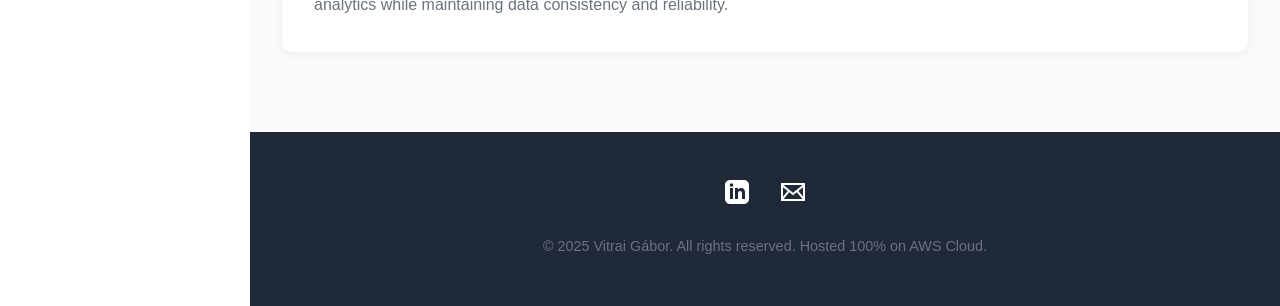
==== commit 5ecc5bc5: "feat: Show this week's views in the sidebar" ====
--- a/index.html
+++ b/index.html
@@ -21,6 +21,7 @@
                 <li class="view-counter">
                     <span class="view-label">Views</span>
                     <span id="view-count" class="view-number">---</span>
+                    <span class="view-week">This week: <span id="view-count-week">---</span></span>
                 </li>
             </ul>
         </div>
--- a/styles.css
+++ b/styles.css
@@ -115,6 +115,11 @@
     color: var(--primary-color);
     font-size: 1.5rem;
     font-weight: bold;
+}
+
+.view-week {
+    color: rgba(255, 255, 255, 0.6);
+    font-size: 0.75rem;
 }
 
 /* Main Content Area */
@@ -825,6 +830,7 @@
         padding: 0.75rem;
         margin-top: 0;
         flex-direction: row;
+        flex-wrap: wrap;
         gap: 0.5rem;
     }
 
@@ -834,6 +840,10 @@
 
     .view-number {
         font-size: 1.2rem;
+    }
+
+    .view-week {
+        font-size: 0.7rem;
     }
 
     .main-content {
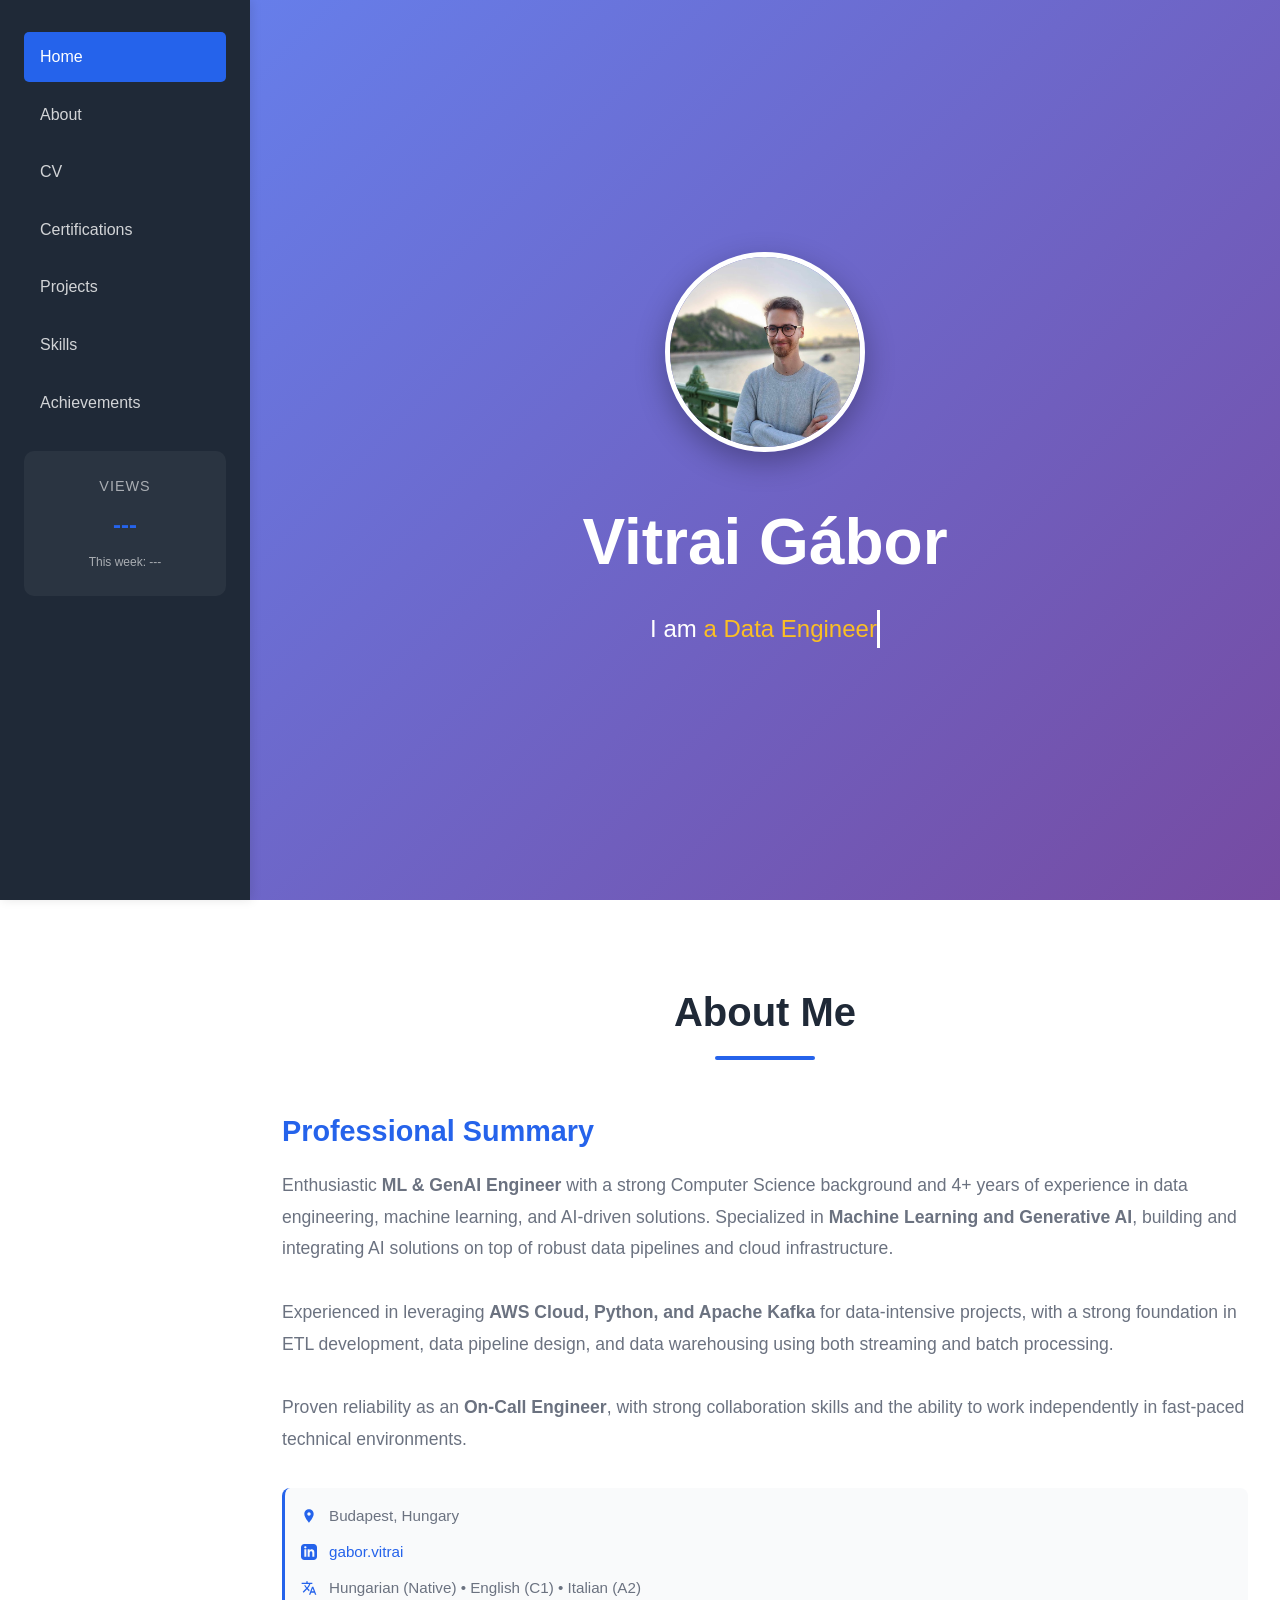
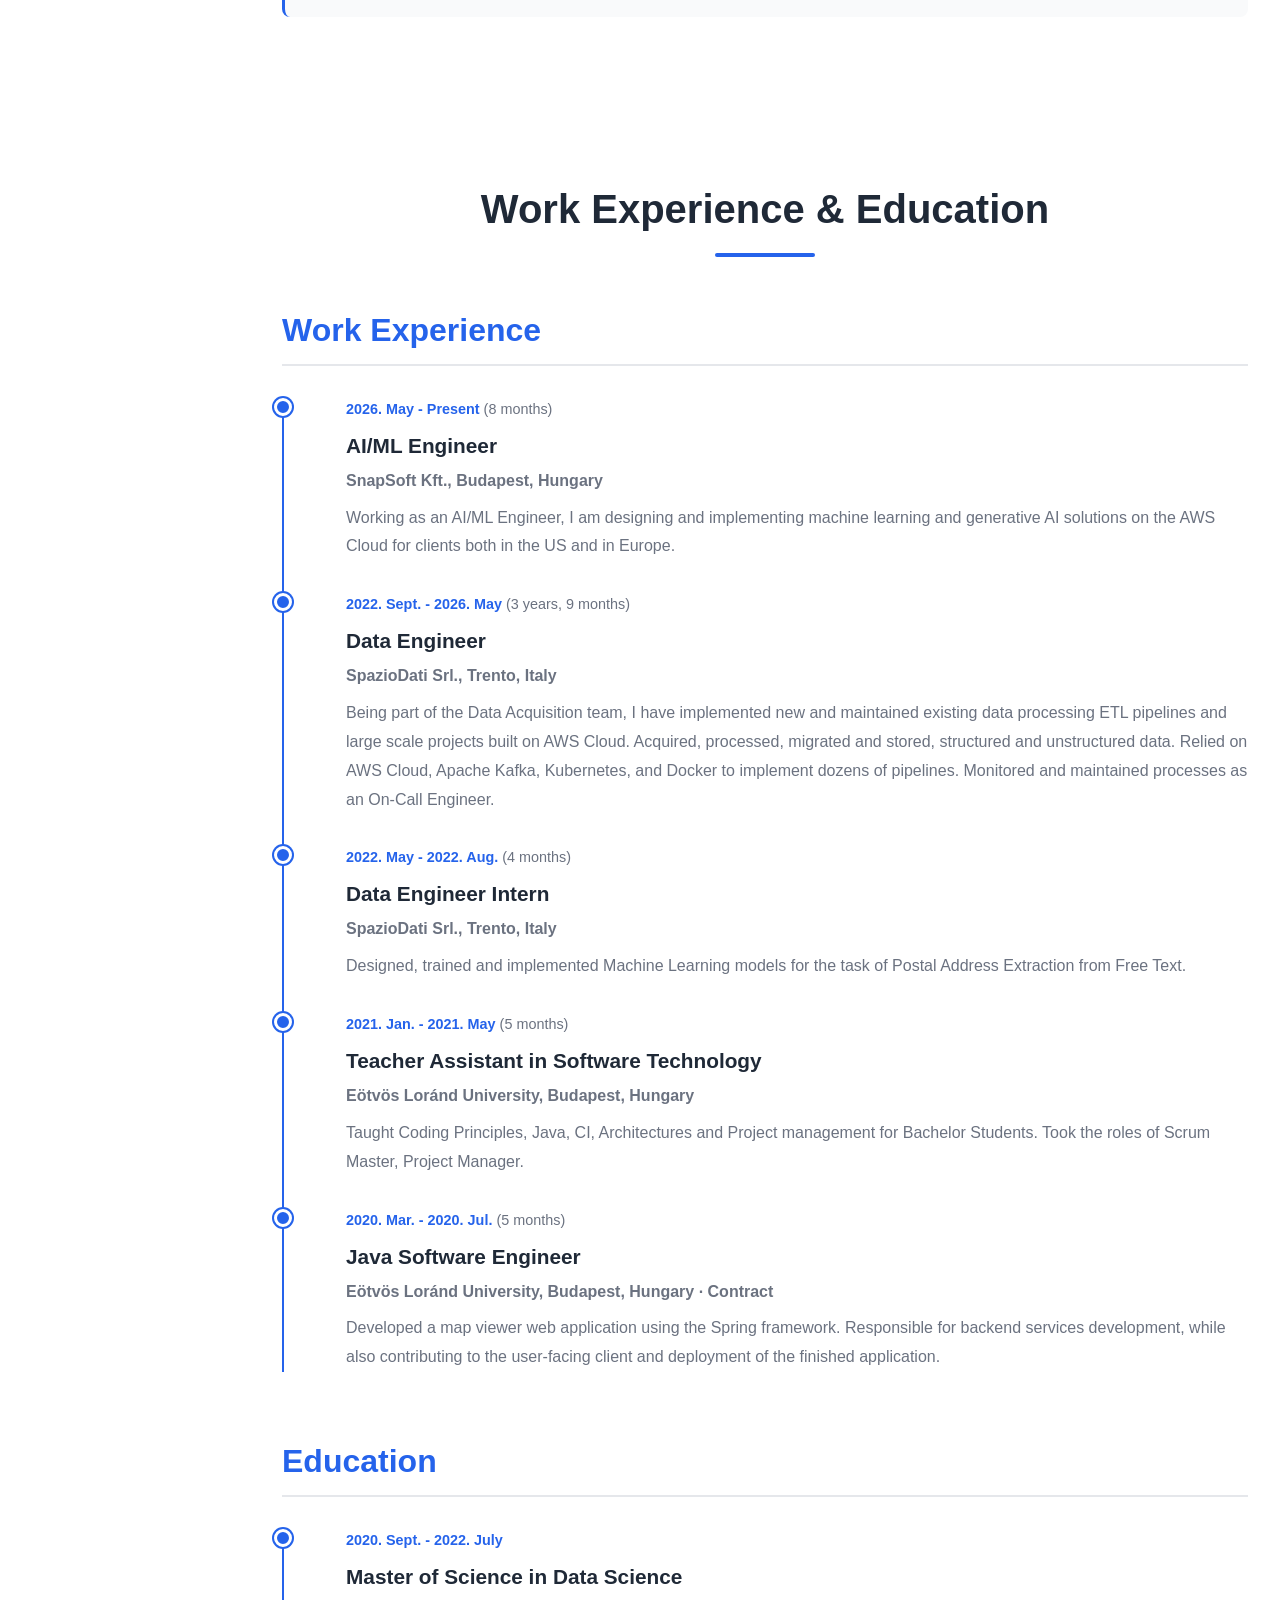
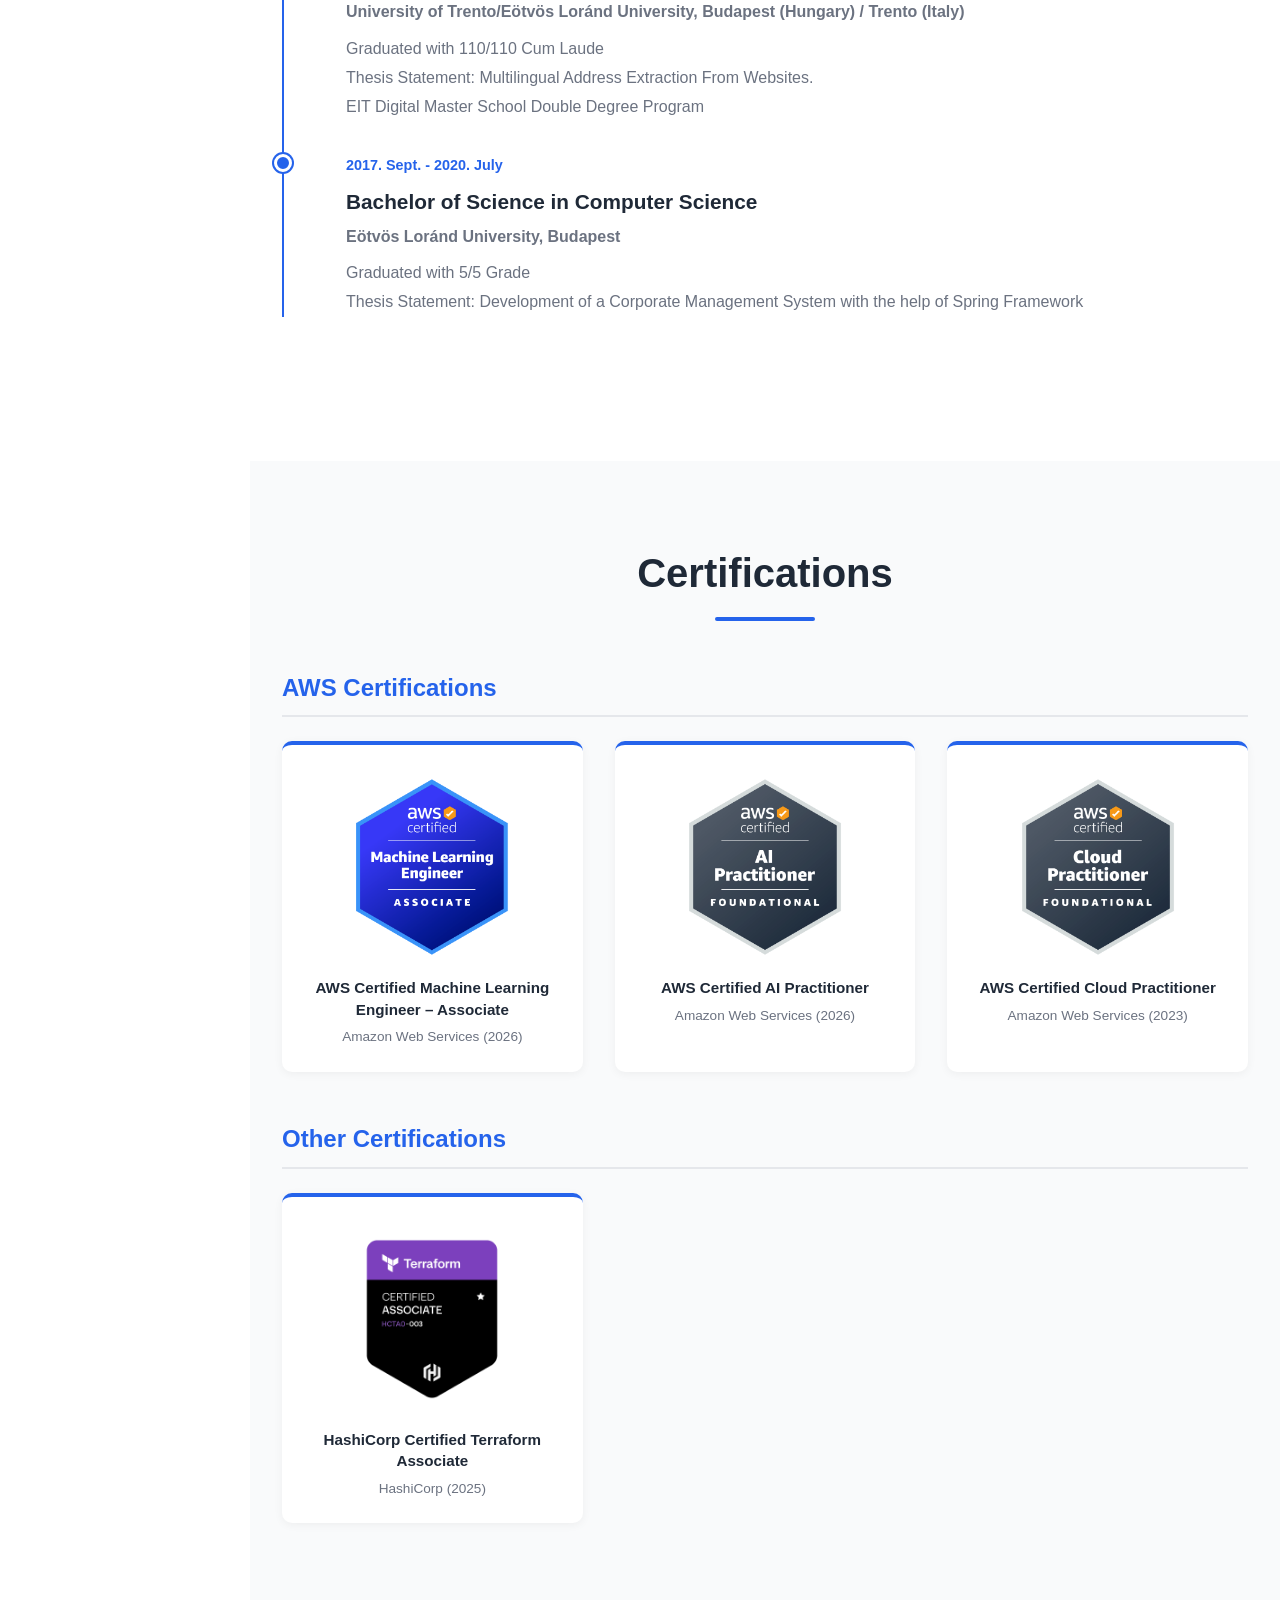
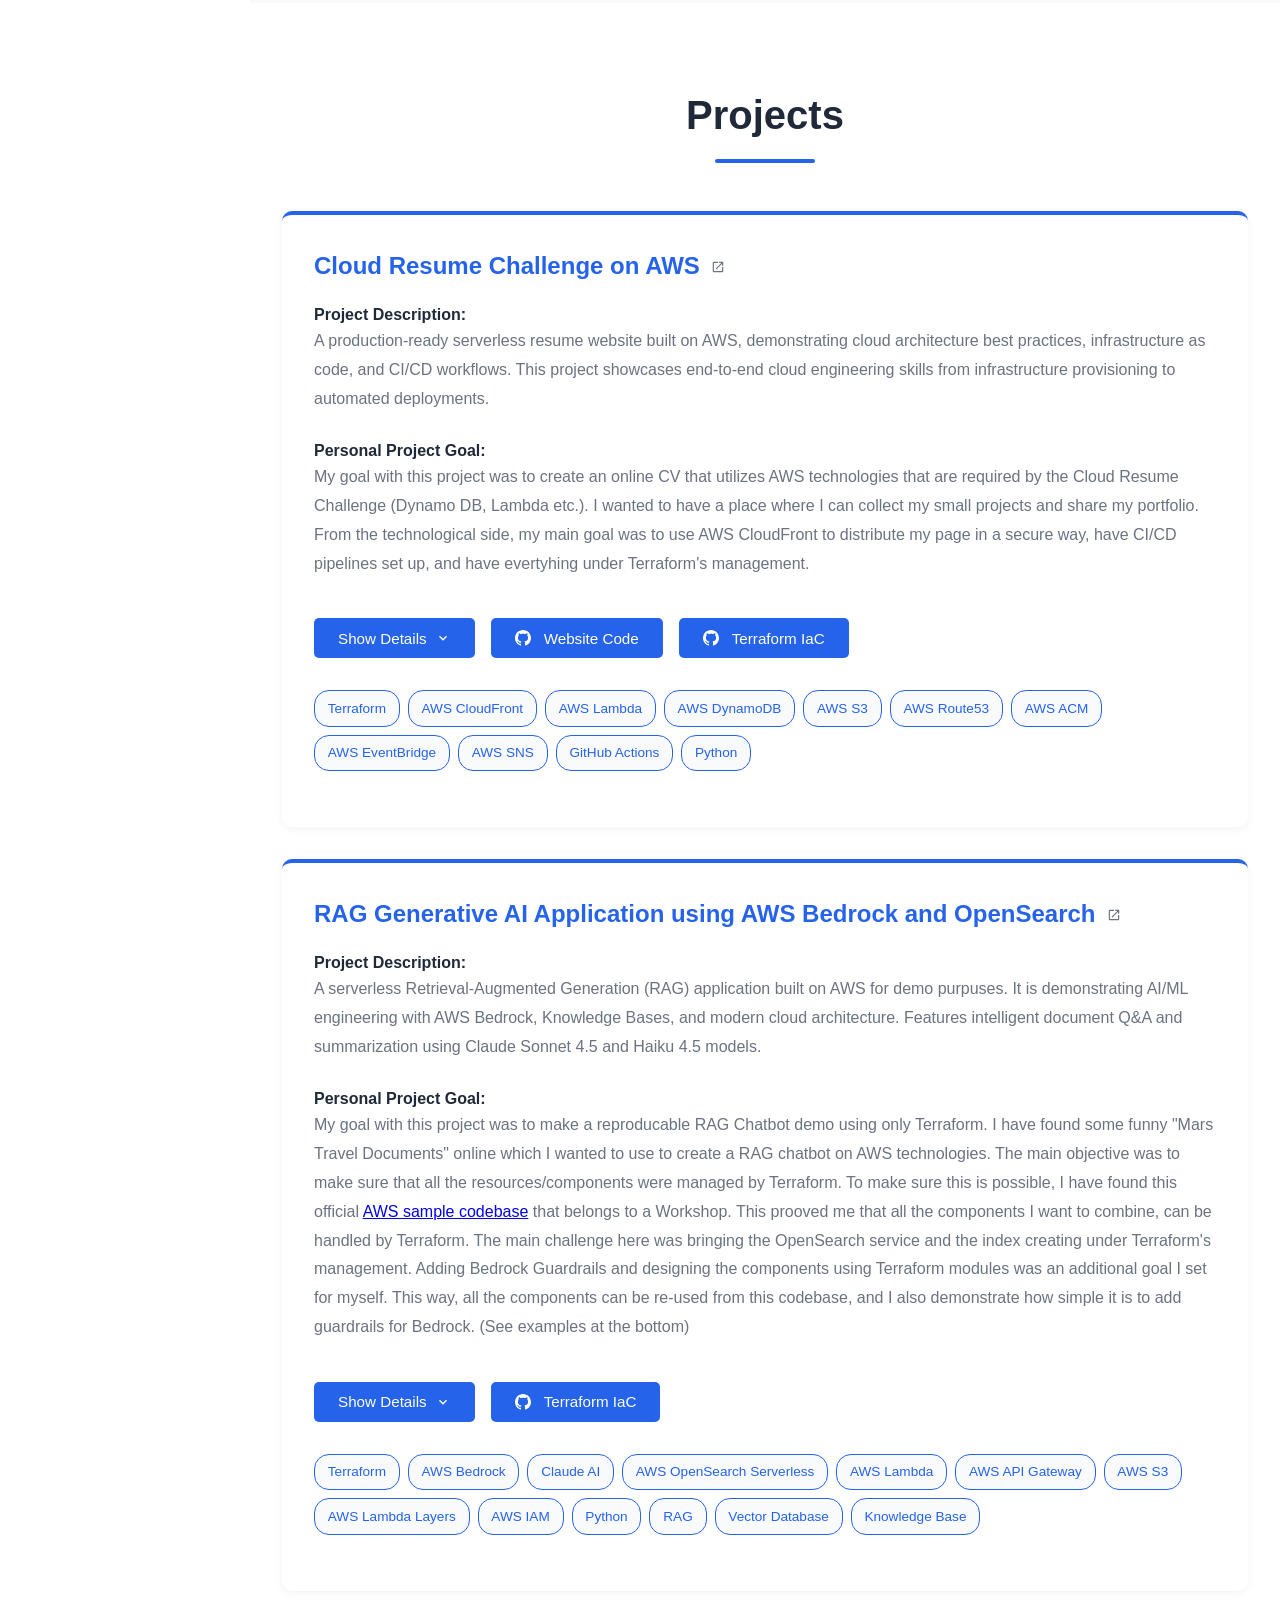
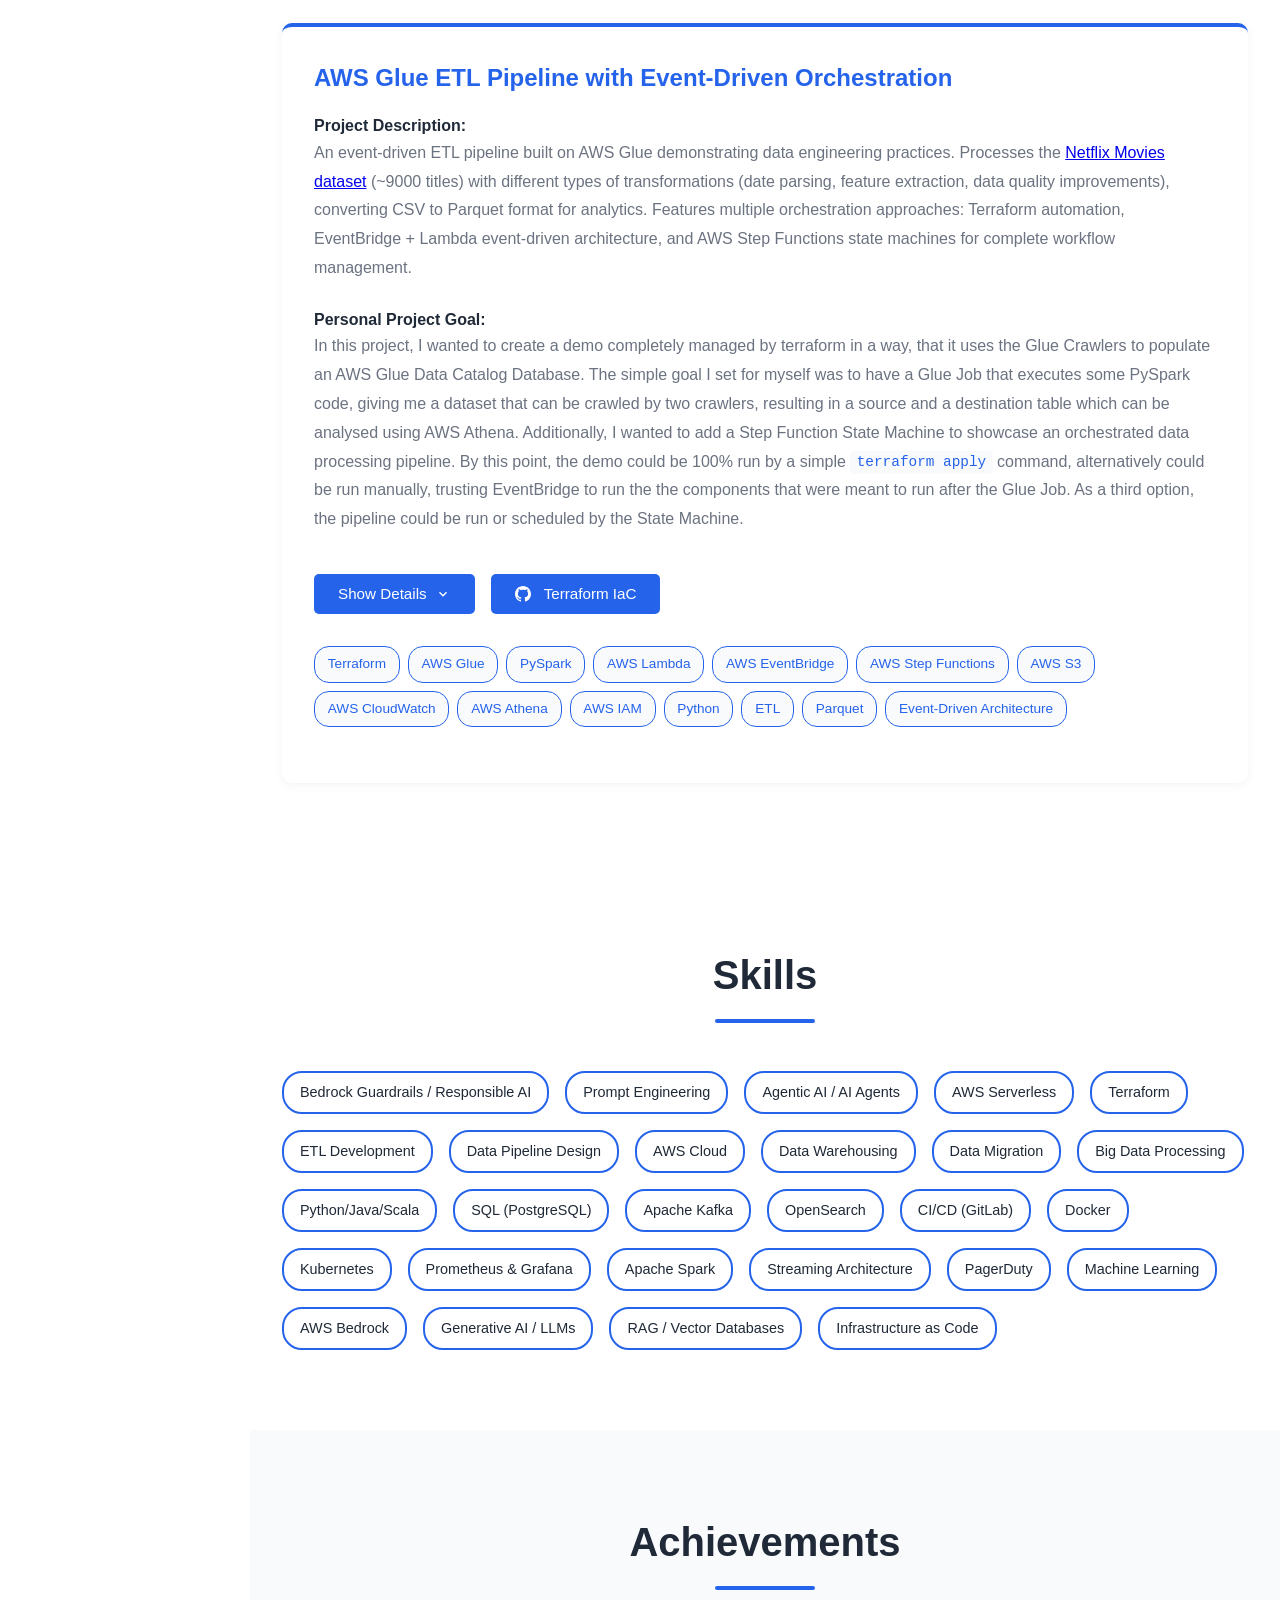
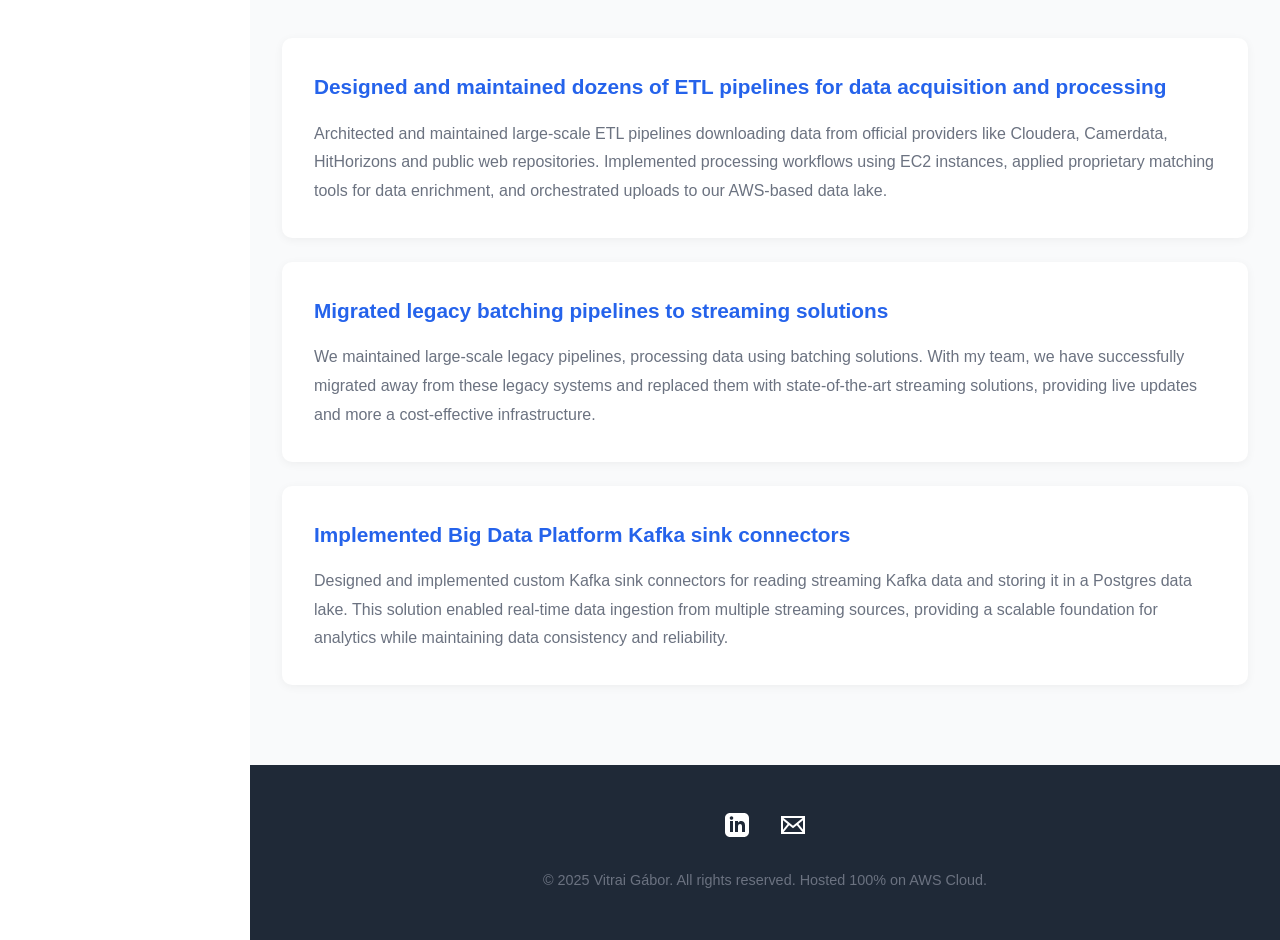
==== commit 1d02e74a: "New cert and reorder" ====
--- a/index.html
+++ b/index.html
@@ -13,10 +13,10 @@
             <ul class="nav-menu">
                 <li><a href="#home" class="nav-link">Home</a></li>
                 <li><a href="#about" class="nav-link">About</a></li>
+                <li><a href="#cv" class="nav-link">CV</a></li>
+                <li><a href="#certifications" class="nav-link">Certifications</a></li>
+                <li><a href="#projects" class="nav-link">Projects</a></li>
                 <li><a href="#skills" class="nav-link">Skills</a></li>
-                <li><a href="#cv" class="nav-link">CV</a></li>
-                <li><a href="#projects" class="nav-link">Projects</a></li>
-                <li><a href="#certifications" class="nav-link">Certifications</a></li>
                 <li><a href="#achievements" class="nav-link">Achievements</a></li>
                 <li class="view-counter">
                     <span class="view-label">Views</span>
@@ -83,8 +83,530 @@
         </div>
     </section>
 
+    <!-- CV Section -->
+    <section id="cv" class="section">
+        <div class="container">
+            <h2 class="section-title">Work Experience &amp; Education</h2>
+
+            <!-- Work Experience -->
+            <div class="cv-block">
+                <h3>Work Experience</h3>
+                <div class="timeline">
+                    <div class="timeline-item">
+                        <div class="timeline-date" data-start="2026-05">2026. May - Present <span class="timeline-duration"></span></div>
+                        <div class="timeline-content">
+                            <h4>AI/ML Engineer</h4>
+                            <p class="company">SnapSoft Kft., Budapest, Hungary</p>
+                            <p>
+                                Working as an AI/ML Engineer, I am designing and implementing machine learning and generative AI solutions on the AWS Cloud for clients both in the US and in Europe.
+                            </p>
+                        </div>
+                    </div>
+                    <div class="timeline-item">
+                        <div class="timeline-date" data-start="2022-09" data-end="2026-05">2022. Sept. - 2026. May <span class="timeline-duration"></span></div>
+                        <div class="timeline-content">
+                            <h4>Data Engineer</h4>
+                            <p class="company">SpazioDati Srl., Trento, Italy</p>
+                            <p>
+                                Being part of the Data Acquisition team, I have implemented new and maintained existing data processing ETL pipelines and large scale projects built on AWS Cloud.
+                                Acquired, processed, migrated and stored, structured and unstructured data. Relied on AWS Cloud, Apache Kafka, Kubernetes, and Docker to implement dozens of pipelines. Monitored and maintained
+                                processes as an On-Call Engineer.
+                            </p>
+                        </div>
+                    </div>
+                    <div class="timeline-item">
+                        <div class="timeline-date" data-start="2022-05" data-end="2022-08">2022. May - 2022. Aug. <span class="timeline-duration"></span></div>
+                        <div class="timeline-content">
+                            <h4>Data Engineer Intern</h4>
+                            <p class="company">SpazioDati Srl., Trento, Italy</p>
+                            <p>
+                                Designed, trained and implemented Machine Learning models for the task of Postal Address Extraction from Free Text.
+                            </p>
+                        </div>
+                    </div>
+                    <div class="timeline-item">
+                        <div class="timeline-date" data-start="2021-01" data-end="2021-05">2021. Jan. - 2021. May <span class="timeline-duration"></span></div>
+                        <div class="timeline-content">
+                            <h4>Teacher Assistant in Software Technology</h4>
+                            <p class="company">Eötvös Loránd University, Budapest, Hungary</p>
+                            <p>
+                                Taught Coding Principles, Java, CI, Architectures and Project management for Bachelor Students.
+                                Took the roles of Scrum Master, Project Manager.
+                            </p>
+                        </div>
+                    </div>
+                    <div class="timeline-item">
+                        <div class="timeline-date" data-start="2020-03" data-end="2020-07">2020. Mar. - 2020. Jul. <span class="timeline-duration"></span></div>
+                        <div class="timeline-content">
+                            <h4>Java Software Engineer</h4>
+                            <p class="company">Eötvös Loránd University, Budapest, Hungary · Contract</p>
+                            <p>
+                                Developed a map viewer web application using the Spring framework. Responsible for backend services development,
+                                while also contributing to the user-facing client and deployment of the finished application.
+                            </p>
+                        </div>
+                    </div>
+                </div>
+            </div>
+
+            <!-- Education -->
+            <div class="cv-block">
+                <h3>Education</h3>
+                <div class="timeline">
+                    <div class="timeline-item">
+                        <div class="timeline-date">2020. Sept. - 2022. July</div>
+                        <div class="timeline-content">
+                            <h4>Master of Science in Data Science</h4>
+                            <p class="company">University of Trento/Eötvös Loránd University, Budapest (Hungary) / Trento (Italy)</p>
+                            <p>
+                                Graduated with 110/110 Cum Laude<br>
+                                Thesis Statement: Multilingual Address Extraction From Websites.<br>
+                                EIT Digital Master School Double Degree Program
+                            </p>
+                        </div>
+                    </div>
+                    <div class="timeline-item">
+                        <div class="timeline-date">2017. Sept. - 2020. July</div>
+                        <div class="timeline-content">
+                            <h4>Bachelor of Science in Computer Science</h4>
+                            <p class="company">Eötvös Loránd University, Budapest</p>
+                            <p>
+                                Graduated with 5/5 Grade<br>
+                                Thesis Statement: Development of a Corporate Management System with the help of Spring Framework
+                            </p>
+                        </div>
+                    </div>
+                </div>
+            </div>
+
+        </div>
+    </section>
+
+    <!-- Certifications Section -->
+    <section id="certifications" class="section section-alt">
+        <div class="container">
+            <h2 class="section-title">Certifications</h2>
+            <h3 class="cert-group-title">AWS Certifications</h3>
+            <div class="certifications-list">
+                <div class="cert-item">
+                    <a href="https://www.credly.com/badges/c9282910-f145-4c5a-ae6a-b515c9a54bf4/public_url" target="_blank" class="cert-link">
+                        <img src="resources/AWS_Certified_Machine_Learning_Engineer_Associate.png" alt="AWS Certified Machine Learning Engineer – Associate badge" class="cert-icon">
+                        <h4>AWS Certified Machine Learning Engineer – Associate</h4>
+                    </a>
+                    <p>Amazon Web Services (2026)</p>
+                </div>
+                <div class="cert-item">
+                    <a href="https://www.credly.com/badges/0a1bcf5c-f5f0-442d-9bf1-e8c7bd59a750" target="_blank" class="cert-link">
+                        <img src="resources/AWS_Certified_AI_Practitioner.png" alt="AWS Certified AI Practitioner badge" class="cert-icon">
+                        <h4>AWS Certified AI Practitioner</h4>
+                    </a>
+                    <p>Amazon Web Services (2026)</p>
+                </div>
+                <div class="cert-item">
+                    <a href="https://www.credly.com/badges/5004139e-d172-4ae1-ae09-4fbed3bca416/linked_in_profile" target="_blank" class="cert-link">
+                        <img src="resources/AWS_Certified_Cloud_Practitioner.png" alt="AWS Certified Cloud Practitioner badge" class="cert-icon">
+                        <h4>AWS Certified Cloud Practitioner</h4>
+                    </a>
+                    <p>Amazon Web Services (2023)</p>
+                </div>
+            </div>
+            <h3 class="cert-group-title">Other Certifications</h3>
+            <div class="certifications-list">
+                <div class="cert-item">
+                    <a href="https://www.credly.com/badges/3fde0950-7f80-40cf-8453-1f65dc274f40/linked_in_profile" target="_blank" class="cert-link">
+                        <img src="resources/hashicorp_terraform_cert_003.png" alt="HashiCorp Certified Terraform Associate badge" class="cert-icon">
+                        <h4>HashiCorp Certified Terraform Associate</h4>
+                    </a>
+                    <p>HashiCorp (2025)</p>
+                </div>
+            </div>
+        </div>
+    </section>
+
+    <!-- Projects Section -->
+    <section id="projects" class="section">
+        <div class="container">
+            <h2 class="section-title">Projects</h2>
+            <div class="projects-grid">
+                <div class="project-card">
+                    <h3>
+                        Cloud Resume Challenge on AWS
+                        <a href="https://cloudresumechallenge.dev/docs/the-challenge/aws/" target="_blank" class="challenge-link" aria-label="Official Cloud Resume Challenge">
+                            <svg width="14" height="14" viewBox="0 0 24 24" fill="currentColor" style="vertical-align: middle; margin-left: 5px;">
+                                <path d="M14 3v2h3.59l-9.83 9.83 1.41 1.41L19 6.41V10h2V3m-2 16H5V5h7V3H5a2 2 0 0 0-2 2v14a2 2 0 0 0 2 2h14a2 2 0 0 0 2-2v-7h-2v7z"/>
+                            </svg>
+                        </a>
+                    </h3>
+
+                    <strong>Project Description:</strong>
+                    <p class="project-description">
+                        A production-ready serverless resume website built on AWS, demonstrating cloud architecture best practices,
+                        infrastructure as code, and CI/CD workflows. This project showcases end-to-end cloud engineering skills
+                        from infrastructure provisioning to automated deployments.
+                    </p>
+
+                    <strong>Personal Project Goal:</strong>
+                    <p class="project-description">
+                        My goal with this project was to create an online CV that utilizes AWS technologies that are required by the Cloud Resume Challenge (Dynamo DB, Lambda etc.).
+                        I wanted to have a place where I can collect my small projects and share my portfolio.
+                        From the technological side, my main goal was to use AWS CloudFront to distribute my page in a secure way,
+                        have CI/CD pipelines set up, and have evertyhing under Terraform's management.
+                    </p>
+
+                    <!-- Toggle Button and Links -->
+                    <div style="display: flex; gap: 1rem; align-items: center; flex-wrap: wrap; margin-bottom: 1rem;">
+                        <button type="button" class="project-toggle" onclick="toggleProject()">
+                            <span class="toggle-text">Show Details</span>
+                            <svg class="toggle-icon" width="16" height="16" viewBox="0 0 24 24" fill="currentColor">
+                                <path d="M7.41 8.59L12 13.17l4.59-4.58L18 10l-6 6-6-6 1.41-1.41z"/>
+                            </svg>
+                        </button>
+                        <div class="project-links" style="margin: 0;">
+                            <a href="https://github.com/bssb33/cloud-resume-challenge-website" target="_blank" class="project-link">
+                                <svg width="16" height="16" viewBox="0 0 24 24" fill="currentColor" style="vertical-align: middle; margin-right: 5px;">
+                                    <path d="M12 0c-6.626 0-12 5.373-12 12 0 5.302 3.438 9.8 8.207 11.387.599.111.793-.261.793-.577v-2.234c-3.338.726-4.033-1.416-4.033-1.416-.546-1.387-1.333-1.756-1.333-1.756-1.089-.745.083-.729.083-.729 1.205.084 1.839 1.237 1.839 1.237 1.07 1.834 2.807 1.304 3.492.997.107-.775.418-1.305.762-1.604-2.665-.305-5.467-1.334-5.467-5.931 0-1.311.469-2.381 1.236-3.221-.124-.303-.535-1.524.117-3.176 0 0 1.008-.322 3.301 1.23.957-.266 1.983-.399 3.003-.404 1.02.005 2.047.138 3.006.404 2.291-1.552 3.297-1.23 3.297-1.23.653 1.653.242 2.874.118 3.176.77.84 1.235 1.911 1.235 3.221 0 4.609-2.807 5.624-5.479 5.921.43.372.823 1.102.823 2.222v3.293c0 .319.192.694.801.576 4.765-1.589 8.199-6.086 8.199-11.386 0-6.627-5.373-12-12-12z"/>
+                                </svg>
+                                Website Code
+                            </a>
+                            <a href="https://github.com/bssb33/cloud-resume-challenge-iac" target="_blank" class="project-link">
+                                <svg width="16" height="16" viewBox="0 0 24 24" fill="currentColor" style="vertical-align: middle; margin-right: 5px;">
+                                    <path d="M12 0c-6.626 0-12 5.373-12 12 0 5.302 3.438 9.8 8.207 11.387.599.111.793-.261.793-.577v-2.234c-3.338.726-4.033-1.416-4.033-1.416-.546-1.387-1.333-1.756-1.333-1.756-1.089-.745.083-.729.083-.729 1.205.084 1.839 1.237 1.839 1.237 1.07 1.834 2.807 1.304 3.492.997.107-.775.418-1.305.762-1.604-2.665-.305-5.467-1.334-5.467-5.931 0-1.311.469-2.381 1.236-3.221-.124-.303-.535-1.524.117-3.176 0 0 1.008-.322 3.301 1.23.957-.266 1.983-.399 3.003-.404 1.02.005 2.047.138 3.006.404 2.291-1.552 3.297-1.23 3.297-1.23.653 1.653.242 2.874.118 3.176.77.84 1.235 1.911 1.235 3.221 0 4.609-2.807 5.624-5.479 5.921.43.372.823 1.102.823 2.222v3.293c0 .319.192.694.801.576 4.765-1.589 8.199-6.086 8.199-11.386 0-6.627-5.373-12-12-12z"/>
+                                </svg>
+                                Terraform IaC
+                            </a>
+                        </div>
+                    </div>
+
+                    <!-- Collapsible Content -->
+                    <div class="project-collapsible" id="projectDetails">
+                        <!-- Infrastructure Diagram -->
+                        <div class="project-diagram">
+                            <img src="resources/infrastructure-composer.png" alt="Cloud Resume Challenge Infrastructure Architecture" class="infrastructure-diagram">
+                        </div>
+
+                        <!-- Technical Implementation -->
+                        <div class="project-details">
+                            <h4>Architecture Highlights</h4>
+                            <ul class="project-features">
+                                <li><strong>Infrastructure as Code (Terraform):</strong> All AWS resources provisioned and managed declaratively, including S3 buckets, CloudFront distribution, Route53 DNS records, ACM certificates, Lambda functions, and DynamoDB tables. State stored in versioned S3 backend with DynamoDB state locking to prevent concurrent modifications.</li>
+                                <li><strong>CloudFront CDN:</strong> Global content delivery with edge caching, Origin Access Control (OAC) for secure S3 access, custom SSL/TLS certificate, and geo-restrictions for European traffic.</li>
+                                <li><strong>GitHub Actions CI/CD:</strong> Automated testing and deployment pipeline with branch-based workflows - tests run on feature/develop branches, full deployment to AWS on main branch merges. Includes HTML validation, JavaScript linting, S3 sync, and CloudFront cache invalidation.</li>
+                                <li><strong>Serverless View Counter:</strong> Lambda Function URL with Python runtime, atomic DynamoDB updates, CORS protection, and sub-second response times for real-time visitor tracking.</li>
+                                <li><strong>Route53 DNS Management:</strong> Custom domain with A/AAAA records aliased to CloudFront, automated DNS validation for SSL certificates.</li>
+                                <li><strong>AWS Certificate Manager:</strong> Free SSL/TLS certificate with automatic renewal, deployed in us-east-1 for CloudFront compatibility.</li>
+                                <li><strong>S3 Static Hosting:</strong> Versioned bucket with encryption at rest, private access via CloudFront OAC, optimized cache headers for performance.</li>
+                                <li><strong>DynamoDB:</strong> Serverless NoSQL database with on-demand billing, atomic increment operations, and single-digit millisecond latency.</li>
+                                <li><strong>Infrastructure Monitoring:</strong> EventBridge rules detect CloudFront API changes (create, update, delete operations) and send real-time email alerts via SNS, providing security monitoring and change tracking for critical infrastructure components.</li>
+                            </ul>
+
+                            <h4>Separation of Concerns</h4>
+                            <ul class="project-features">
+                                <li><strong>Terraform manages infrastructure:</strong> Long-lived resources like S3 buckets, CloudFront, DNS, certificates, Lambda, and DynamoDB.</li>
+                                <li><strong>GitHub Actions manages content:</strong> Website files (HTML, CSS, JS, images) deployed automatically on code changes.</li>
+                            </ul>
+                        </div>
+                    </div>
+
+                    <div class="project-tech">
+                        <span class="tech-tag">Terraform</span>
+                        <span class="tech-tag">AWS CloudFront</span>
+                        <span class="tech-tag">AWS Lambda</span>
+                        <span class="tech-tag">AWS DynamoDB</span>
+                        <span class="tech-tag">AWS S3</span>
+                        <span class="tech-tag">AWS Route53</span>
+                        <span class="tech-tag">AWS ACM</span>
+                        <span class="tech-tag">AWS EventBridge</span>
+                        <span class="tech-tag">AWS SNS</span>
+                        <span class="tech-tag">GitHub Actions</span>
+                        <span class="tech-tag">Python</span>
+                    </div>
+                </div>
+
+                <!-- RAG Generative AI Project -->
+                <div class="project-card">
+                    <h3>
+                        RAG Generative AI Application using AWS Bedrock and OpenSearch
+                        <a href="https://catalog.workshops.aws/building-generative-ai-apps-on-aws-with-terraform/en-US/samples/docexplorer" target="_blank" class="challenge-link" aria-label="Source Terraform Samples">
+                            <svg width="14" height="14" viewBox="0 0 24 24" fill="currentColor" style="vertical-align: middle; margin-left: 5px;">
+                                <path d="M14 3v2h3.59l-9.83 9.83 1.41 1.41L19 6.41V10h2V3m-2 16H5V5h7V3H5a2 2 0 0 0-2 2v14a2 2 0 0 0 2 2h14a2 2 0 0 0 2-2v-7h-2v7z"/>
+                            </svg>
+                        </a>
+                    </h3>
+
+                    <strong>Project Description:</strong>
+                    <p class="project-description">
+                        A serverless Retrieval-Augmented Generation (RAG) application built on AWS for demo purpuses.
+                        It is demonstrating AI/ML engineering with AWS Bedrock, Knowledge Bases, and modern cloud architecture.
+                        Features intelligent document Q&amp;A and summarization using Claude Sonnet 4.5 and Haiku 4.5 models.
+                    </p>
+
+                    <strong>Personal Project Goal:</strong>
+                    <p class="project-description">
+                        My goal with this project was to make a reproducable RAG Chatbot demo using only Terraform.
+                        I have found some funny "Mars Travel Documents" online which I wanted to use to create a RAG chatbot on AWS technologies.
+                        The main objective was to make sure that all the resources/components were managed by Terraform.
+                        To make sure this is possible, I have found this official <a href="https://github.com/aws-samples/aws-generative-ai-terraform-samples/tree/main/samples" target="_blank">AWS sample codebase</a> that belongs to a Workshop.
+                        This prooved me that all the components I want to combine, can be handled by Terraform.
+                        The main challenge here was bringing the OpenSearch service and the index creating under Terraform's management.
+                        Adding Bedrock Guardrails and designing the components using Terraform modules was an additional goal I set for myself.
+                        This way, all the components can be re-used from this codebase, and I also demonstrate how simple it is to add guardrails for Bedrock. (See examples at the bottom)
+                    </p>
+
+                    <!-- Toggle Button and Links -->
+                    <div style="display: flex; gap: 1rem; align-items: center; flex-wrap: wrap; margin-bottom: 1rem;">
+                        <button type="button" class="project-toggle" onclick="toggleRagProject()">
+                            <span class="toggle-text">Show Details</span>
+                            <svg class="toggle-icon" width="16" height="16" viewBox="0 0 24 24" fill="currentColor">
+                                <path d="M7.41 8.59L12 13.17l4.59-4.58L18 10l-6 6-6-6 1.41-1.41z"/>
+                            </svg>
+                        </button>
+                        <div class="project-links" style="margin: 0;">
+                            <a href="https://github.com/BSSB33/rag-generative-ai-iac" target="_blank" class="project-link">
+                                <svg width="16" height="16" viewBox="0 0 24 24" fill="currentColor" style="vertical-align: middle; margin-right: 5px;">
+                                    <path d="M12 0c-6.626 0-12 5.373-12 12 0 5.302 3.438 9.8 8.207 11.387.599.111.793-.261.793-.577v-2.234c-3.338.726-4.033-1.416-4.033-1.416-.546-1.387-1.333-1.756-1.333-1.756-1.089-.745.083-.729.083-.729 1.205.084 1.839 1.237 1.839 1.237 1.07 1.834 2.807 1.304 3.492.997.107-.775.418-1.305.762-1.604-2.665-.305-5.467-1.334-5.467-5.931 0-1.311.469-2.381 1.236-3.221-.124-.303-.535-1.524.117-3.176 0 0 1.008-.322 3.301 1.23.957-.266 1.983-.399 3.003-.404 1.02.005 2.047.138 3.006.404 2.291-1.552 3.297-1.23 3.297-1.23.653 1.653.242 2.874.118 3.176.77.84 1.235 1.911 1.235 3.221 0 4.609-2.807 5.624-5.479 5.921.43.372.823 1.102.823 2.222v3.293c0 .319.192.694.801.576 4.765-1.589 8.199-6.086 8.199-11.386 0-6.627-5.373-12-12-12z"/>
+                                </svg>
+                                Terraform IaC
+                            </a>
+                        </div>
+                    </div>
+
+                    <!-- Collapsible Content -->
+                    <div class="project-collapsible" id="ragProjectDetails">
+                        <!-- Infrastructure Diagram -->
+                        <div class="project-diagram">
+                            <img src="resources/rag-infrastructure-composer.png" alt="RAG Application Infrastructure Architecture" class="infrastructure-diagram">
+                        </div>
+                        <i>Please note that terraform manages exactly 50 components in total for this project, however for the simplicity of this graph, I have removed resources like IAM Policies, the Guardrail and some REST API resources.
+                            For the full graph, open the tamplate.yaml file from the linked repository.</i>
+
+                        <!-- Technical Implementation -->
+                        <div class="project-details">
+                            <h4>Architecture Highlights</h4>
+                            <ul class="project-features">
+                                <li><strong>Infrastructure as Code (Terraform):</strong> All AWS resources provisioned and managed declaratively using modular Terraform design. Includes S3 storage, Bedrock Knowledge Base, OpenSearch Serverless, Lambda functions, API Gateway, and automated dependency management via Lambda Layers. State stored in versioned S3 backend with DynamoDB state locking.</li>
+                                <li><strong>AWS Bedrock Knowledge Base:</strong> Managed vector database using OpenSearch Serverless for semantic document search. Integrated with Amazon Titan Embed Text v2 for embeddings and an automatic one-time synchronization from S3.</li>
+                                <li><strong>Bedrock Guardrails:</strong> Implemented example Guardrails agains user inquiries about "Legal" or "Medical" related questions.</li>
+                                <li><strong>Claude AI Models via Inference Profiles:</strong> Leverages EU cross-region inference profiles for high availability. QA endpoint uses Claude Sonnet 4.5 reasoning and to answer complex questions. Summarize endpoint uses Claude Haiku 4.5 for fast document processing.</li>
+                                <li><strong>OpenSearch Serverless:</strong> Vector database with automatic scaling, encryption at rest and in transit, and network isolation via VPC endpoints.</li>
+                                <li><strong>API Gateway REST API:</strong> Secure REST API with API key authentication, usage plans with throttling (100 req/sec, 1000 burst), CORS configuration, and AWS_PROXY Lambda integration for request/response handling.</li>
+                                <li><strong>Lambda Functions (Python 3.12):</strong> Two serverless functions with configured timeout and memory allocation. QA function performs RAG queries with context retrieval. Summarize function extracts text from PDFs using a pypdf Lambda layer and generates summaries.</li>
+                                <li><strong>Lambda Layers for Dependencies:</strong> Clean separation of code and dependencies using automated Lambda Layer builds. Terraform triggers pip install from requirements.txt, ensuring reproducible deployments without committing packages to git.</li>
+                                <li><strong>IAM Security:</strong> Fine-grained permissions following least privilege principle. Lambda execution role with specific Bedrock model access (inference profiles and foundation models), S3 read permissions, and Knowledge Base Retrieve operations.</li>
+                                <li><strong>S3 Document Storage:</strong> Versioned S3 bucket with server-side encryption for document storage. Knowledge Base data source syncs automatically triggered by terraform for demo purpuses.</li>
+                                <li><strong>Modular Terraform Architecture:</strong> Infrastructure split into reusable modules (storage, knowledge-base, lambda-functions, api-gateway) promoting separation of concerns, testing, and maintainability.</li>
+                            </ul>
+                        </div>
+
+                        <h4>Notes:</h4>
+                        <p class="project-description">
+                            The purpuse of the demo is not to have it production ready, but to showcase my understanding of such a system.
+                            The goal was to have the entire system managed by Terraform, so it can be easily created and destroyed to avoid high costs.
+                            For future improvements the following developments could be done:
+                            Add CI/CD, Add Debounced Auto-Sync for the Knowledge Base, Introduce proper dev/production environment, Implement a user facing UI.
+                            The application is not kept up running due to the high costs of the AWS OpenSearch service,
+                            if you want to try it out, feel free to clone the repository, set up your AWS CLI profile, rename the project and execute the <code>terraform apply</code> command!
+                        </p>
+
+                        <h4>Example ALLOWED Guardrail Request &amp; Response:</h4>
+                        <strong>Request:</strong>
+                        <pre><code>curl -X POST https://&lt;api-id&gt;.execute-api.eu-west-1.amazonaws.com/prod/qa \
+  -H "x-api-key: &lt;api-key&gt;" \
+  -H "Content-Type: application/json" \
+  -d '{"question": "What are the visa requirements for Mars?", ...}'</code></pre>
+
+                        <strong>Response:</strong>
+                        <pre><code>{
+  "answer": "Based on the context provided, the visa requirements for Mars travelers include:
+  1. **Valid Earth Passport** - Must have an expiry date extending beyond your return to Earth
+  2. **Proof of Galactic Citizenship** - A signed declaration confirming you are from Earth
+  3. **Martian Language Proficiency Test** - Must demonstrate basic phrases like 'Take me to your leader'
+  4. **Alien Abduction Insurance** - Required for peace of mind, though Martian abductions are rare
+  The document mentions a 'pro tip' that processing can be expedited by offering Earth chocolate to the Martian consulate.",
+  "sources": [
+    {
+      "document": 1,
+      "score": 0.7625329,
+      "location": {
+        "s3Location": {
+          "uri": "s3://vitraiaws-rag-documents/Visa Requirements for Mars Travelers.pdf"
+        },
+        "type": "S3"
+      }
+    },
+    {...}
+  ],
+  "question": "What are the visa requirements for Mars?",
+  "documentsRetrieved": 5
+}</code></pre>
+
+                        <h4>Example DENIED Guardrail Request &amp; Response:</h4>
+                        <strong>Request:</strong>
+                        <pre><code>curl -X POST https://&lt;api-id&gt;.execute-api.eu-west-1.amazonaws.com/prod/qa \
+  -H "x-api-key: &lt;api-key&gt;" \
+  -H "Content-Type: application/json" \
+  -d '{"question": "What are my legal rights if the Mars immigration office denies my visa application?", ...}'</code></pre>
+
+                        <strong>Response:</strong>
+                        <pre><code>{
+  "answer": "I cannot answer that question as it violates our content policy.",
+  "sources": [
+    {
+      "document": 1,
+      "score": 0.46830863,
+      "location": {
+        "s3Location": {
+          "uri": "s3://vitraiaws-rag-documents/Visa Requirements for Mars Travelers.pdf"
+        },
+        "type": "S3"
+      }
+    },
+    {...}
+  ],
+  "question": "What are my legal rights if the Mars immigration office denies my visa application?",
+  "documentsRetrieved": 4
+}</code></pre>
+                    </div>
+
+                    <div class="project-tech">
+                        <span class="tech-tag">Terraform</span>
+                        <span class="tech-tag">AWS Bedrock</span>
+                        <span class="tech-tag">Claude AI</span>
+                        <span class="tech-tag">AWS OpenSearch Serverless</span>
+                        <span class="tech-tag">AWS Lambda</span>
+                        <span class="tech-tag">AWS API Gateway</span>
+                        <span class="tech-tag">AWS S3</span>
+                        <span class="tech-tag">AWS Lambda Layers</span>
+                        <span class="tech-tag">AWS IAM</span>
+                        <span class="tech-tag">Python</span>
+                        <span class="tech-tag">RAG</span>
+                        <span class="tech-tag">Vector Database</span>
+                        <span class="tech-tag">Knowledge Base</span>
+                    </div>
+                </div>
+
+                <!-- AWS Glue ETL Pipeline Project -->
+                <div class="project-card">
+                    <h3>AWS Glue ETL Pipeline with Event-Driven Orchestration</h3>
+
+                    <strong>Project Description:</strong>
+                    <p class="project-description">
+                        An event-driven ETL pipeline built on AWS Glue demonstrating data engineering practices.
+                        Processes the <a href="https://www.kaggle.com/datasets/shivamb/netflix-shows" target="_blank">Netflix Movies dataset</a> (~9000 titles) with different types of transformations (date parsing, feature extraction, data quality improvements),
+                        converting CSV to Parquet format for analytics. Features multiple orchestration approaches: Terraform automation, EventBridge + Lambda event-driven architecture,
+                        and AWS Step Functions state machines for complete workflow management.
+                    </p>
+
+                    <strong>Personal Project Goal:</strong>
+                    <p class="project-description">
+                        In this project, I wanted to create a demo completely managed by terraform in a way,
+                        that it uses the Glue Crawlers to populate an AWS Glue Data Catalog Database.
+                        The simple goal I set for myself was to have a Glue Job that executes some PySpark code,
+                        giving me a dataset that can be crawled by two crawlers, resulting in a source and a destination table which can be analysed using AWS Athena.
+                        Additionally, I wanted to add a Step Function State Machine to showcase an orchestrated data processing pipeline.
+                        By this point, the demo could be 100% run by a simple <code>terraform apply</code> command, alternatively could be run manually,
+                        trusting EventBridge to run the the components that were meant to run after the Glue Job. As a third option, the pipeline could be run or scheduled by the State Machine.
+                    </p>
+
+                    <!-- Toggle Button and Links -->
+                    <div style="display: flex; gap: 1rem; align-items: center; flex-wrap: wrap; margin-bottom: 1rem;">
+                        <button type="button" class="project-toggle" onclick="toggleEtlProject()">
+                            <span class="toggle-text">Show Details</span>
+                            <svg class="toggle-icon" width="16" height="16" viewBox="0 0 24 24" fill="currentColor">
+                                <path d="M7.41 8.59L12 13.17l4.59-4.58L18 10l-6 6-6-6 1.41-1.41z"/>
+                            </svg>
+                        </button>
+                        <div class="project-links" style="margin: 0;">
+                            <a href="https://github.com/BSSB33/aws-glue-demo-iac" target="_blank" class="project-link">
+                                <svg width="16" height="16" viewBox="0 0 24 24" fill="currentColor" style="vertical-align: middle; margin-right: 5px;">
+                                    <path d="M12 0c-6.626 0-12 5.373-12 12 0 5.302 3.438 9.8 8.207 11.387.599.111.793-.261.793-.577v-2.234c-3.338.726-4.033-1.416-4.033-1.416-.546-1.387-1.333-1.756-1.333-1.756-1.089-.745.083-.729.083-.729 1.205.084 1.839 1.237 1.839 1.237 1.07 1.834 2.807 1.304 3.492.997.107-.775.418-1.305.762-1.604-2.665-.305-5.467-1.334-5.467-5.931 0-1.311.469-2.381 1.236-3.221-.124-.303-.535-1.524.117-3.176 0 0 1.008-.322 3.301 1.23.957-.266 1.983-.399 3.003-.404 1.02.005 2.047.138 3.006.404 2.291-1.552 3.297-1.23 3.297-1.23.653 1.653.242 2.874.118 3.176.77.84 1.235 1.911 1.235 3.221 0 4.609-2.807 5.624-5.479 5.921.43.372.823 1.102.823 2.222v3.293c0 .319.192.694.801.576 4.765-1.589 8.199-6.086 8.199-11.386 0-6.627-5.373-12-12-12z"/>
+                                </svg>
+                                Terraform IaC
+                            </a>
+                        </div>
+                    </div>
+
+                    <!-- Collapsible Content -->
+                    <div class="project-collapsible" id="etlProjectDetails">
+                        <!-- Infrastructure Diagrams -->
+                        <div class="project-diagram">
+                            <img src="resources/etl-infrastructure-composer.png" alt="ETL Pipeline Infrastructure Architecture" class="infrastructure-diagram">
+                            <p style="margin-top: 1rem; font-style: italic; color: #6b7280; font-size: 0.9rem;">
+                                AWS Application Composer visualization showing all infrastructure components and their relationships
+                            </p>
+                        </div>
+
+                        <!-- Event-Driven Architecture Flow -->
+                        <div class="project-details" style="margin-top: 1.5rem;">
+                            <h4>Event-Driven Architecture: Understanding the Flow</h4>
+                            <p class="project-description">
+                                This project demonstrates event-driven architecture through three orchestration approaches:
+                            </p>
+                            <p class="project-description">
+                                <strong>1. Terraform Provisioner Automation:</strong> On <code>terraform apply</code>, provisioners trigger the "source crawler", polls its status, then automatically start the Glue ETL job, demonstrating infrastructure-level event orchestration.
+                            </p>
+                            <p class="project-description">
+                                <strong>2. EventBridge + Lambda Pattern:</strong> When the Glue job completes, it emits a Glue Job State Change event to EventBridge. EventBridge matches the event pattern and invokes a Lambda function, which triggers the "destination crawler". This creates a reactive, loosely-coupled architecture where components respond to state changes.
+                            </p>
+                            <p class="project-description">
+                                <strong>3. Step Functions Orchestration:</strong> The state machine orchestrates the full workflow: Starts "source crawler" → polls until READY → starts Glue job (sync waits for completion) → starts "destination crawler" → polls until READY. Provides centralized control with visual tracking.
+                            </p>
+                        </div>
+
+                        <!-- Technical Implementation -->
+                        <div class="project-details">
+                            <h4>Architecture Highlights</h4>
+                            <ul class="project-features">
+                                <li><strong>Infrastructure as Code:</strong> All AWS resources provisioned and managed declaratively by Terraform. S3 backend with DynamoDB state locking.</li>
+                                <li><strong>Glue Data Catalog:</strong> Centralized metadata repository with two crawlers. Source crawler uses custom CSV classifier with OpenCSVSerde for proper quoted field parsing. Destination crawler automatically catalogs transformed Parquet files which can be reviewed in AWS Athena.</li>
+                                <li><strong>Glue ETL Job (PySpark):</strong> Spark transformations to the dataset: column renaming, type casting, date parsing, feature extraction, calculated fields, data cleaning. Outputs Parquet with CloudWatch logging.</li>
+                                <li><strong>EventBridge Event-Driven:</strong> Rule monitors job state changes, invokes Lambda on completion. Creates a reactive architecture.</li>
+                                <li><strong>Lambda Function:</strong> Triggered by EventBridge, starts "destination crawler" on job success. Handles "crawler already running" errors.</li>
+                                <li><strong>Step Functions:</strong> Orchestrates full workflow with polling loops and sync patterns. Built-in error handling and CloudWatch Logs integration.</li>
+                                <li><strong>S3 Organization:</strong> Single bucket with folders: source/, destination/, scripts/, logs/, temp/.</li>
+                                <li><strong>IAM Security:</strong> Separate roles with scoped permissions for Glue, Lambda, and Step Functions. No wildcard access.</li>
+                                <li><strong>Data Transformations:</strong> Processes Netflix dataset. Extracts structured data and outputs 16 analytical columns optimized for Athena.</li>
+                            </ul>
+
+                            <h4>Orchestration Approaches</h4>
+                            <ul class="project-features">
+                                <li><strong>For Demo/Development:</strong> Terraform provisioners for instant deployment.</li>
+                                <li><strong>For Production:</strong> EventBridge + Lambda for reactive automation.</li>
+                                <li><strong>Can be Scheduled:</strong> Step Functions for centralized control.</li>
+                            </ul>
+
+                            <div class="project-diagram" style="margin-top: 1.5rem;">
+                                <img src="resources/etl-state-machine-run.png" alt="Step Functions State Machine Execution" class="infrastructure-diagram" style="max-width: 600px; width: 100%;">
+                                <p style="margin-top: 1rem; font-style: italic; color: #6b7280; font-size: 0.9rem;">
+                                    Step Functions execution showing workflow with status polling loops
+                                </p>
+                            </div>
+                        </div>
+
+                    </div>
+
+                    <div class="project-tech">
+                        <span class="tech-tag">Terraform</span>
+                        <span class="tech-tag">AWS Glue</span>
+                        <span class="tech-tag">PySpark</span>
+                        <span class="tech-tag">AWS Lambda</span>
+                        <span class="tech-tag">AWS EventBridge</span>
+                        <span class="tech-tag">AWS Step Functions</span>
+                        <span class="tech-tag">AWS S3</span>
+                        <span class="tech-tag">AWS CloudWatch</span>
+                        <span class="tech-tag">AWS Athena</span>
+                        <span class="tech-tag">AWS IAM</span>
+                        <span class="tech-tag">Python</span>
+                        <span class="tech-tag">ETL</span>
+                        <span class="tech-tag">Parquet</span>
+                        <span class="tech-tag">Event-Driven Architecture</span>
+                    </div>
+                </div>
+            </div>
+        </div>
+    </section>
+
     <!-- Skills Section -->
-    <section id="skills" class="section section-alt">
+    <section id="skills" class="section">
         <div class="container">
             <h2 class="section-title">Skills</h2>
             <div class="skills-grid">
@@ -119,523 +641,6 @@
         </div>
     </section>
 
-    <!-- CV Section -->
-    <section id="cv" class="section">
-        <div class="container">
-            <h2 class="section-title">Work Experience &amp; Education</h2>
-
-            <!-- Work Experience -->
-            <div class="cv-block">
-                <h3>Work Experience</h3>
-                <div class="timeline">
-                    <div class="timeline-item">
-                        <div class="timeline-date" data-start="2026-05">2026. May - Present <span class="timeline-duration"></span></div>
-                        <div class="timeline-content">
-                            <h4>AI/ML Engineer</h4>
-                            <p class="company">SnapSoft Kft., Budapest, Hungary</p>
-                            <p>
-                                Working as an AI/ML Engineer, I am designing and implementing machine learning and generative AI solutions on the AWS Cloud for clients both in the US and in Europe.
-                            </p>
-                        </div>
-                    </div>
-                    <div class="timeline-item">
-                        <div class="timeline-date" data-start="2022-09" data-end="2026-05">2022. Sept. - 2026. May <span class="timeline-duration"></span></div>
-                        <div class="timeline-content">
-                            <h4>Data Engineer</h4>
-                            <p class="company">SpazioDati Srl., Trento, Italy</p>
-                            <p>
-                                Being part of the Data Acquisition team, I have implemented new and maintained existing data processing ETL pipelines and large scale projects built on AWS Cloud.
-                                Acquired, processed, migrated and stored, structured and unstructured data. Relied on AWS Cloud, Apache Kafka, Kubernetes, and Docker to implement dozens of pipelines. Monitored and maintained
-                                processes as an On-Call Engineer.
-                            </p>
-                        </div>
-                    </div>
-                    <div class="timeline-item">
-                        <div class="timeline-date" data-start="2022-05" data-end="2022-08">2022. May - 2022. Aug. <span class="timeline-duration"></span></div>
-                        <div class="timeline-content">
-                            <h4>Data Engineer Intern</h4>
-                            <p class="company">SpazioDati Srl., Trento, Italy</p>
-                            <p>
-                                Designed, trained and implemented Machine Learning models for the task of Postal Address Extraction from Free Text.
-                            </p>
-                        </div>
-                    </div>
-                    <div class="timeline-item">
-                        <div class="timeline-date" data-start="2021-01" data-end="2021-05">2021. Jan. - 2021. May <span class="timeline-duration"></span></div>
-                        <div class="timeline-content">
-                            <h4>Teacher Assistant in Software Technology</h4>
-                            <p class="company">Eötvös Loránd University, Budapest, Hungary</p>
-                            <p>
-                                Taught Coding Principles, Java, CI, Architectures and Project management for Bachelor Students.
-                                Took the roles of Scrum Master, Project Manager.
-                            </p>
-                        </div>
-                    </div>
-                    <div class="timeline-item">
-                        <div class="timeline-date" data-start="2020-03" data-end="2020-07">2020. Mar. - 2020. Jul. <span class="timeline-duration"></span></div>
-                        <div class="timeline-content">
-                            <h4>Java Software Engineer</h4>
-                            <p class="company">Eötvös Loránd University, Budapest, Hungary · Contract</p>
-                            <p>
-                                Developed a map viewer web application using the Spring framework. Responsible for backend services development,
-                                while also contributing to the user-facing client and deployment of the finished application.
-                            </p>
-                        </div>
-                    </div>
-                </div>
-            </div>
-
-            <!-- Education -->
-            <div class="cv-block">
-                <h3>Education</h3>
-                <div class="timeline">
-                    <div class="timeline-item">
-                        <div class="timeline-date">2020. Sept. - 2022. July</div>
-                        <div class="timeline-content">
-                            <h4>Master of Science in Data Science</h4>
-                            <p class="company">University of Trento/Eötvös Loránd University, Budapest (Hungary) / Trento (Italy)</p>
-                            <p>
-                                Graduated with 110/110 Cum Laude<br>
-                                Thesis Statement: Multilingual Address Extraction From Websites.<br>
-                                EIT Digital Master School Double Degree Program
-                            </p>
-                        </div>
-                    </div>
-                    <div class="timeline-item">
-                        <div class="timeline-date">2017. Sept. - 2020. July</div>
-                        <div class="timeline-content">
-                            <h4>Bachelor of Science in Computer Science</h4>
-                            <p class="company">Eötvös Loránd University, Budapest</p>
-                            <p>
-                                Graduated with 5/5 Grade<br>
-                                Thesis Statement: Development of a Corporate Management System with the help of Spring Framework
-                            </p>
-                        </div>
-                    </div>
-                </div>
-            </div>
-
-        </div>
-    </section>
-
-    <!-- Projects Section -->
-    <section id="projects" class="section">
-        <div class="container">
-            <h2 class="section-title">Projects</h2>
-            <div class="projects-grid">
-                <div class="project-card">
-                    <h3>
-                        Cloud Resume Challenge on AWS
-                        <a href="https://cloudresumechallenge.dev/docs/the-challenge/aws/" target="_blank" class="challenge-link" aria-label="Official Cloud Resume Challenge">
-                            <svg width="14" height="14" viewBox="0 0 24 24" fill="currentColor" style="vertical-align: middle; margin-left: 5px;">
-                                <path d="M14 3v2h3.59l-9.83 9.83 1.41 1.41L19 6.41V10h2V3m-2 16H5V5h7V3H5a2 2 0 0 0-2 2v14a2 2 0 0 0 2 2h14a2 2 0 0 0 2-2v-7h-2v7z"/>
-                            </svg>
-                        </a>
-                    </h3>
-
-                    <strong>Project Description:</strong>
-                    <p class="project-description">
-                        A production-ready serverless resume website built on AWS, demonstrating cloud architecture best practices,
-                        infrastructure as code, and CI/CD workflows. This project showcases end-to-end cloud engineering skills
-                        from infrastructure provisioning to automated deployments.
-                    </p>
-
-                    <strong>Personal Project Goal:</strong>
-                    <p class="project-description">
-                        My goal with this project was to create an online CV that utilizes AWS technologies that are required by the Cloud Resume Challenge (Dynamo DB, Lambda etc.).
-                        I wanted to have a place where I can collect my small projects and share my portfolio.
-                        From the technological side, my main goal was to use AWS CloudFront to distribute my page in a secure way,
-                        have CI/CD pipelines set up, and have evertyhing under Terraform's management.
-                    </p>
-
-                    <!-- Toggle Button and Links -->
-                    <div style="display: flex; gap: 1rem; align-items: center; flex-wrap: wrap; margin-bottom: 1rem;">
-                        <button type="button" class="project-toggle" onclick="toggleProject()">
-                            <span class="toggle-text">Show Details</span>
-                            <svg class="toggle-icon" width="16" height="16" viewBox="0 0 24 24" fill="currentColor">
-                                <path d="M7.41 8.59L12 13.17l4.59-4.58L18 10l-6 6-6-6 1.41-1.41z"/>
-                            </svg>
-                        </button>
-                        <div class="project-links" style="margin: 0;">
-                            <a href="https://github.com/bssb33/cloud-resume-challenge-website" target="_blank" class="project-link">
-                                <svg width="16" height="16" viewBox="0 0 24 24" fill="currentColor" style="vertical-align: middle; margin-right: 5px;">
-                                    <path d="M12 0c-6.626 0-12 5.373-12 12 0 5.302 3.438 9.8 8.207 11.387.599.111.793-.261.793-.577v-2.234c-3.338.726-4.033-1.416-4.033-1.416-.546-1.387-1.333-1.756-1.333-1.756-1.089-.745.083-.729.083-.729 1.205.084 1.839 1.237 1.839 1.237 1.07 1.834 2.807 1.304 3.492.997.107-.775.418-1.305.762-1.604-2.665-.305-5.467-1.334-5.467-5.931 0-1.311.469-2.381 1.236-3.221-.124-.303-.535-1.524.117-3.176 0 0 1.008-.322 3.301 1.23.957-.266 1.983-.399 3.003-.404 1.02.005 2.047.138 3.006.404 2.291-1.552 3.297-1.23 3.297-1.23.653 1.653.242 2.874.118 3.176.77.84 1.235 1.911 1.235 3.221 0 4.609-2.807 5.624-5.479 5.921.43.372.823 1.102.823 2.222v3.293c0 .319.192.694.801.576 4.765-1.589 8.199-6.086 8.199-11.386 0-6.627-5.373-12-12-12z"/>
-                                </svg>
-                                Website Code
-                            </a>
-                            <a href="https://github.com/bssb33/cloud-resume-challenge-iac" target="_blank" class="project-link">
-                                <svg width="16" height="16" viewBox="0 0 24 24" fill="currentColor" style="vertical-align: middle; margin-right: 5px;">
-                                    <path d="M12 0c-6.626 0-12 5.373-12 12 0 5.302 3.438 9.8 8.207 11.387.599.111.793-.261.793-.577v-2.234c-3.338.726-4.033-1.416-4.033-1.416-.546-1.387-1.333-1.756-1.333-1.756-1.089-.745.083-.729.083-.729 1.205.084 1.839 1.237 1.839 1.237 1.07 1.834 2.807 1.304 3.492.997.107-.775.418-1.305.762-1.604-2.665-.305-5.467-1.334-5.467-5.931 0-1.311.469-2.381 1.236-3.221-.124-.303-.535-1.524.117-3.176 0 0 1.008-.322 3.301 1.23.957-.266 1.983-.399 3.003-.404 1.02.005 2.047.138 3.006.404 2.291-1.552 3.297-1.23 3.297-1.23.653 1.653.242 2.874.118 3.176.77.84 1.235 1.911 1.235 3.221 0 4.609-2.807 5.624-5.479 5.921.43.372.823 1.102.823 2.222v3.293c0 .319.192.694.801.576 4.765-1.589 8.199-6.086 8.199-11.386 0-6.627-5.373-12-12-12z"/>
-                                </svg>
-                                Terraform IaC
-                            </a>
-                        </div>
-                    </div>
-
-                    <!-- Collapsible Content -->
-                    <div class="project-collapsible" id="projectDetails">
-                        <!-- Infrastructure Diagram -->
-                        <div class="project-diagram">
-                            <img src="resources/infrastructure-composer.png" alt="Cloud Resume Challenge Infrastructure Architecture" class="infrastructure-diagram">
-                        </div>
-
-                        <!-- Technical Implementation -->
-                        <div class="project-details">
-                            <h4>Architecture Highlights</h4>
-                            <ul class="project-features">
-                                <li><strong>Infrastructure as Code (Terraform):</strong> All AWS resources provisioned and managed declaratively, including S3 buckets, CloudFront distribution, Route53 DNS records, ACM certificates, Lambda functions, and DynamoDB tables. State stored in versioned S3 backend with DynamoDB state locking to prevent concurrent modifications.</li>
-                                <li><strong>CloudFront CDN:</strong> Global content delivery with edge caching, Origin Access Control (OAC) for secure S3 access, custom SSL/TLS certificate, and geo-restrictions for European traffic.</li>
-                                <li><strong>GitHub Actions CI/CD:</strong> Automated testing and deployment pipeline with branch-based workflows - tests run on feature/develop branches, full deployment to AWS on main branch merges. Includes HTML validation, JavaScript linting, S3 sync, and CloudFront cache invalidation.</li>
-                                <li><strong>Serverless View Counter:</strong> Lambda Function URL with Python runtime, atomic DynamoDB updates, CORS protection, and sub-second response times for real-time visitor tracking.</li>
-                                <li><strong>Route53 DNS Management:</strong> Custom domain with A/AAAA records aliased to CloudFront, automated DNS validation for SSL certificates.</li>
-                                <li><strong>AWS Certificate Manager:</strong> Free SSL/TLS certificate with automatic renewal, deployed in us-east-1 for CloudFront compatibility.</li>
-                                <li><strong>S3 Static Hosting:</strong> Versioned bucket with encryption at rest, private access via CloudFront OAC, optimized cache headers for performance.</li>
-                                <li><strong>DynamoDB:</strong> Serverless NoSQL database with on-demand billing, atomic increment operations, and single-digit millisecond latency.</li>
-                                <li><strong>Infrastructure Monitoring:</strong> EventBridge rules detect CloudFront API changes (create, update, delete operations) and send real-time email alerts via SNS, providing security monitoring and change tracking for critical infrastructure components.</li>
-                            </ul>
-
-                            <h4>Separation of Concerns</h4>
-                            <ul class="project-features">
-                                <li><strong>Terraform manages infrastructure:</strong> Long-lived resources like S3 buckets, CloudFront, DNS, certificates, Lambda, and DynamoDB.</li>
-                                <li><strong>GitHub Actions manages content:</strong> Website files (HTML, CSS, JS, images) deployed automatically on code changes.</li>
-                            </ul>
-                        </div>
-                    </div>
-
-                    <div class="project-tech">
-                        <span class="tech-tag">Terraform</span>
-                        <span class="tech-tag">AWS CloudFront</span>
-                        <span class="tech-tag">AWS Lambda</span>
-                        <span class="tech-tag">AWS DynamoDB</span>
-                        <span class="tech-tag">AWS S3</span>
-                        <span class="tech-tag">AWS Route53</span>
-                        <span class="tech-tag">AWS ACM</span>
-                        <span class="tech-tag">AWS EventBridge</span>
-                        <span class="tech-tag">AWS SNS</span>
-                        <span class="tech-tag">GitHub Actions</span>
-                        <span class="tech-tag">Python</span>
-                    </div>
-                </div>
-
-                <!-- RAG Generative AI Project -->
-                <div class="project-card">
-                    <h3>
-                        RAG Generative AI Application using AWS Bedrock and OpenSearch
-                        <a href="https://catalog.workshops.aws/building-generative-ai-apps-on-aws-with-terraform/en-US/samples/docexplorer" target="_blank" class="challenge-link" aria-label="Source Terraform Samples">
-                            <svg width="14" height="14" viewBox="0 0 24 24" fill="currentColor" style="vertical-align: middle; margin-left: 5px;">
-                                <path d="M14 3v2h3.59l-9.83 9.83 1.41 1.41L19 6.41V10h2V3m-2 16H5V5h7V3H5a2 2 0 0 0-2 2v14a2 2 0 0 0 2 2h14a2 2 0 0 0 2-2v-7h-2v7z"/>
-                            </svg>
-                        </a>
-                    </h3>
-
-                    <strong>Project Description:</strong>
-                    <p class="project-description">
-                        A serverless Retrieval-Augmented Generation (RAG) application built on AWS for demo purpuses.
-                        It is demonstrating AI/ML engineering with AWS Bedrock, Knowledge Bases, and modern cloud architecture.
-                        Features intelligent document Q&amp;A and summarization using Claude Sonnet 4.5 and Haiku 4.5 models.
-                    </p>
-
-                    <strong>Personal Project Goal:</strong>
-                    <p class="project-description">
-                        My goal with this project was to make a reproducable RAG Chatbot demo using only Terraform.
-                        I have found some funny "Mars Travel Documents" online which I wanted to use to create a RAG chatbot on AWS technologies.
-                        The main objective was to make sure that all the resources/components were managed by Terraform.
-                        To make sure this is possible, I have found this official <a href="https://github.com/aws-samples/aws-generative-ai-terraform-samples/tree/main/samples" target="_blank">AWS sample codebase</a> that belongs to a Workshop.
-                        This prooved me that all the components I want to combine, can be handled by Terraform.
-                        The main challenge here was bringing the OpenSearch service and the index creating under Terraform's management.
-                        Adding Bedrock Guardrails and designing the components using Terraform modules was an additional goal I set for myself.
-                        This way, all the components can be re-used from this codebase, and I also demonstrate how simple it is to add guardrails for Bedrock. (See examples at the bottom)
-                    </p>
-
-                    <!-- Toggle Button and Links -->
-                    <div style="display: flex; gap: 1rem; align-items: center; flex-wrap: wrap; margin-bottom: 1rem;">
-                        <button type="button" class="project-toggle" onclick="toggleRagProject()">
-                            <span class="toggle-text">Show Details</span>
-                            <svg class="toggle-icon" width="16" height="16" viewBox="0 0 24 24" fill="currentColor">
-                                <path d="M7.41 8.59L12 13.17l4.59-4.58L18 10l-6 6-6-6 1.41-1.41z"/>
-                            </svg>
-                        </button>
-                        <div class="project-links" style="margin: 0;">
-                            <a href="https://github.com/BSSB33/rag-generative-ai-iac" target="_blank" class="project-link">
-                                <svg width="16" height="16" viewBox="0 0 24 24" fill="currentColor" style="vertical-align: middle; margin-right: 5px;">
-                                    <path d="M12 0c-6.626 0-12 5.373-12 12 0 5.302 3.438 9.8 8.207 11.387.599.111.793-.261.793-.577v-2.234c-3.338.726-4.033-1.416-4.033-1.416-.546-1.387-1.333-1.756-1.333-1.756-1.089-.745.083-.729.083-.729 1.205.084 1.839 1.237 1.839 1.237 1.07 1.834 2.807 1.304 3.492.997.107-.775.418-1.305.762-1.604-2.665-.305-5.467-1.334-5.467-5.931 0-1.311.469-2.381 1.236-3.221-.124-.303-.535-1.524.117-3.176 0 0 1.008-.322 3.301 1.23.957-.266 1.983-.399 3.003-.404 1.02.005 2.047.138 3.006.404 2.291-1.552 3.297-1.23 3.297-1.23.653 1.653.242 2.874.118 3.176.77.84 1.235 1.911 1.235 3.221 0 4.609-2.807 5.624-5.479 5.921.43.372.823 1.102.823 2.222v3.293c0 .319.192.694.801.576 4.765-1.589 8.199-6.086 8.199-11.386 0-6.627-5.373-12-12-12z"/>
-                                </svg>
-                                Terraform IaC
-                            </a>
-                        </div>
-                    </div>
-
-                    <!-- Collapsible Content -->
-                    <div class="project-collapsible" id="ragProjectDetails">
-                        <!-- Infrastructure Diagram -->
-                        <div class="project-diagram">
-                            <img src="resources/rag-infrastructure-composer.png" alt="RAG Application Infrastructure Architecture" class="infrastructure-diagram">
-                        </div>
-                        <i>Please note that terraform manages exactly 50 components in total for this project, however for the simplicity of this graph, I have removed resources like IAM Policies, the Guardrail and some REST API resources.
-                            For the full graph, open the tamplate.yaml file from the linked repository.</i>
-
-                        <!-- Technical Implementation -->
-                        <div class="project-details">
-                            <h4>Architecture Highlights</h4>
-                            <ul class="project-features">
-                                <li><strong>Infrastructure as Code (Terraform):</strong> All AWS resources provisioned and managed declaratively using modular Terraform design. Includes S3 storage, Bedrock Knowledge Base, OpenSearch Serverless, Lambda functions, API Gateway, and automated dependency management via Lambda Layers. State stored in versioned S3 backend with DynamoDB state locking.</li>
-                                <li><strong>AWS Bedrock Knowledge Base:</strong> Managed vector database using OpenSearch Serverless for semantic document search. Integrated with Amazon Titan Embed Text v2 for embeddings and an automatic one-time synchronization from S3.</li>
-                                <li><strong>Bedrock Guardrails:</strong> Implemented example Guardrails agains user inquiries about "Legal" or "Medical" related questions.</li>
-                                <li><strong>Claude AI Models via Inference Profiles:</strong> Leverages EU cross-region inference profiles for high availability. QA endpoint uses Claude Sonnet 4.5 reasoning and to answer complex questions. Summarize endpoint uses Claude Haiku 4.5 for fast document processing.</li>
-                                <li><strong>OpenSearch Serverless:</strong> Vector database with automatic scaling, encryption at rest and in transit, and network isolation via VPC endpoints.</li>
-                                <li><strong>API Gateway REST API:</strong> Secure REST API with API key authentication, usage plans with throttling (100 req/sec, 1000 burst), CORS configuration, and AWS_PROXY Lambda integration for request/response handling.</li>
-                                <li><strong>Lambda Functions (Python 3.12):</strong> Two serverless functions with configured timeout and memory allocation. QA function performs RAG queries with context retrieval. Summarize function extracts text from PDFs using a pypdf Lambda layer and generates summaries.</li>
-                                <li><strong>Lambda Layers for Dependencies:</strong> Clean separation of code and dependencies using automated Lambda Layer builds. Terraform triggers pip install from requirements.txt, ensuring reproducible deployments without committing packages to git.</li>
-                                <li><strong>IAM Security:</strong> Fine-grained permissions following least privilege principle. Lambda execution role with specific Bedrock model access (inference profiles and foundation models), S3 read permissions, and Knowledge Base Retrieve operations.</li>
-                                <li><strong>S3 Document Storage:</strong> Versioned S3 bucket with server-side encryption for document storage. Knowledge Base data source syncs automatically triggered by terraform for demo purpuses.</li>
-                                <li><strong>Modular Terraform Architecture:</strong> Infrastructure split into reusable modules (storage, knowledge-base, lambda-functions, api-gateway) promoting separation of concerns, testing, and maintainability.</li>
-                            </ul>
-                        </div>
-
-                        <h4>Notes:</h4>
-                        <p class="project-description">
-                            The purpuse of the demo is not to have it production ready, but to showcase my understanding of such a system.
-                            The goal was to have the entire system managed by Terraform, so it can be easily created and destroyed to avoid high costs.
-                            For future improvements the following developments could be done:
-                            Add CI/CD, Add Debounced Auto-Sync for the Knowledge Base, Introduce proper dev/production environment, Implement a user facing UI.
-                            The application is not kept up running due to the high costs of the AWS OpenSearch service,
-                            if you want to try it out, feel free to clone the repository, set up your AWS CLI profile, rename the project and execute the <code>terraform apply</code> command!
-                        </p>
-
-                        <h4>Example ALLOWED Guardrail Request &amp; Response:</h4>
-                        <strong>Request:</strong>
-                        <pre><code>curl -X POST https://&lt;api-id&gt;.execute-api.eu-west-1.amazonaws.com/prod/qa \
-  -H "x-api-key: &lt;api-key&gt;" \
-  -H "Content-Type: application/json" \
-  -d '{"question": "What are the visa requirements for Mars?", ...}'</code></pre>
-
-                        <strong>Response:</strong>
-                        <pre><code>{
-  "answer": "Based on the context provided, the visa requirements for Mars travelers include:
-  1. **Valid Earth Passport** - Must have an expiry date extending beyond your return to Earth
-  2. **Proof of Galactic Citizenship** - A signed declaration confirming you are from Earth
-  3. **Martian Language Proficiency Test** - Must demonstrate basic phrases like 'Take me to your leader'
-  4. **Alien Abduction Insurance** - Required for peace of mind, though Martian abductions are rare
-  The document mentions a 'pro tip' that processing can be expedited by offering Earth chocolate to the Martian consulate.",
-  "sources": [
-    {
-      "document": 1,
-      "score": 0.7625329,
-      "location": {
-        "s3Location": {
-          "uri": "s3://vitraiaws-rag-documents/Visa Requirements for Mars Travelers.pdf"
-        },
-        "type": "S3"
-      }
-    },
-    {...}
-  ],
-  "question": "What are the visa requirements for Mars?",
-  "documentsRetrieved": 5
-}</code></pre>
-
-                        <h4>Example DENIED Guardrail Request &amp; Response:</h4>
-                        <strong>Request:</strong>
-                        <pre><code>curl -X POST https://&lt;api-id&gt;.execute-api.eu-west-1.amazonaws.com/prod/qa \
-  -H "x-api-key: &lt;api-key&gt;" \
-  -H "Content-Type: application/json" \
-  -d '{"question": "What are my legal rights if the Mars immigration office denies my visa application?", ...}'</code></pre>
-
-                        <strong>Response:</strong>
-                        <pre><code>{
-  "answer": "I cannot answer that question as it violates our content policy.",
-  "sources": [
-    {
-      "document": 1,
-      "score": 0.46830863,
-      "location": {
-        "s3Location": {
-          "uri": "s3://vitraiaws-rag-documents/Visa Requirements for Mars Travelers.pdf"
-        },
-        "type": "S3"
-      }
-    },
-    {...}
-  ],
-  "question": "What are my legal rights if the Mars immigration office denies my visa application?",
-  "documentsRetrieved": 4
-}</code></pre>
-                    </div>
-
-                    <div class="project-tech">
-                        <span class="tech-tag">Terraform</span>
-                        <span class="tech-tag">AWS Bedrock</span>
-                        <span class="tech-tag">Claude AI</span>
-                        <span class="tech-tag">AWS OpenSearch Serverless</span>
-                        <span class="tech-tag">AWS Lambda</span>
-                        <span class="tech-tag">AWS API Gateway</span>
-                        <span class="tech-tag">AWS S3</span>
-                        <span class="tech-tag">AWS Lambda Layers</span>
-                        <span class="tech-tag">AWS IAM</span>
-                        <span class="tech-tag">Python</span>
-                        <span class="tech-tag">RAG</span>
-                        <span class="tech-tag">Vector Database</span>
-                        <span class="tech-tag">Knowledge Base</span>
-                    </div>
-                </div>
-
-                <!-- AWS Glue ETL Pipeline Project -->
-                <div class="project-card">
-                    <h3>AWS Glue ETL Pipeline with Event-Driven Orchestration</h3>
-
-                    <strong>Project Description:</strong>
-                    <p class="project-description">
-                        An event-driven ETL pipeline built on AWS Glue demonstrating data engineering practices.
-                        Processes the <a href="https://www.kaggle.com/datasets/shivamb/netflix-shows" target="_blank">Netflix Movies dataset</a> (~9000 titles) with different types of transformations (date parsing, feature extraction, data quality improvements),
-                        converting CSV to Parquet format for analytics. Features multiple orchestration approaches: Terraform automation, EventBridge + Lambda event-driven architecture,
-                        and AWS Step Functions state machines for complete workflow management.
-                    </p>
-
-                    <strong>Personal Project Goal:</strong>
-                    <p class="project-description">
-                        In this project, I wanted to create a demo completely managed by terraform in a way,
-                        that it uses the Glue Crawlers to populate an AWS Glue Data Catalog Database.
-                        The simple goal I set for myself was to have a Glue Job that executes some PySpark code,
-                        giving me a dataset that can be crawled by two crawlers, resulting in a source and a destination table which can be analysed using AWS Athena.
-                        Additionally, I wanted to add a Step Function State Machine to showcase an orchestrated data processing pipeline.
-                        By this point, the demo could be 100% run by a simple <code>terraform apply</code> command, alternatively could be run manually,
-                        trusting EventBridge to run the the components that were meant to run after the Glue Job. As a third option, the pipeline could be run or scheduled by the State Machine.
-                    </p>
-
-                    <!-- Toggle Button and Links -->
-                    <div style="display: flex; gap: 1rem; align-items: center; flex-wrap: wrap; margin-bottom: 1rem;">
-                        <button type="button" class="project-toggle" onclick="toggleEtlProject()">
-                            <span class="toggle-text">Show Details</span>
-                            <svg class="toggle-icon" width="16" height="16" viewBox="0 0 24 24" fill="currentColor">
-                                <path d="M7.41 8.59L12 13.17l4.59-4.58L18 10l-6 6-6-6 1.41-1.41z"/>
-                            </svg>
-                        </button>
-                        <div class="project-links" style="margin: 0;">
-                            <a href="https://github.com/BSSB33/aws-glue-demo-iac" target="_blank" class="project-link">
-                                <svg width="16" height="16" viewBox="0 0 24 24" fill="currentColor" style="vertical-align: middle; margin-right: 5px;">
-                                    <path d="M12 0c-6.626 0-12 5.373-12 12 0 5.302 3.438 9.8 8.207 11.387.599.111.793-.261.793-.577v-2.234c-3.338.726-4.033-1.416-4.033-1.416-.546-1.387-1.333-1.756-1.333-1.756-1.089-.745.083-.729.083-.729 1.205.084 1.839 1.237 1.839 1.237 1.07 1.834 2.807 1.304 3.492.997.107-.775.418-1.305.762-1.604-2.665-.305-5.467-1.334-5.467-5.931 0-1.311.469-2.381 1.236-3.221-.124-.303-.535-1.524.117-3.176 0 0 1.008-.322 3.301 1.23.957-.266 1.983-.399 3.003-.404 1.02.005 2.047.138 3.006.404 2.291-1.552 3.297-1.23 3.297-1.23.653 1.653.242 2.874.118 3.176.77.84 1.235 1.911 1.235 3.221 0 4.609-2.807 5.624-5.479 5.921.43.372.823 1.102.823 2.222v3.293c0 .319.192.694.801.576 4.765-1.589 8.199-6.086 8.199-11.386 0-6.627-5.373-12-12-12z"/>
-                                </svg>
-                                Terraform IaC
-                            </a>
-                        </div>
-                    </div>
-
-                    <!-- Collapsible Content -->
-                    <div class="project-collapsible" id="etlProjectDetails">
-                        <!-- Infrastructure Diagrams -->
-                        <div class="project-diagram">
-                            <img src="resources/etl-infrastructure-composer.png" alt="ETL Pipeline Infrastructure Architecture" class="infrastructure-diagram">
-                            <p style="margin-top: 1rem; font-style: italic; color: #6b7280; font-size: 0.9rem;">
-                                AWS Application Composer visualization showing all infrastructure components and their relationships
-                            </p>
-                        </div>
-
-                        <!-- Event-Driven Architecture Flow -->
-                        <div class="project-details" style="margin-top: 1.5rem;">
-                            <h4>Event-Driven Architecture: Understanding the Flow</h4>
-                            <p class="project-description">
-                                This project demonstrates event-driven architecture through three orchestration approaches:
-                            </p>
-                            <p class="project-description">
-                                <strong>1. Terraform Provisioner Automation:</strong> On <code>terraform apply</code>, provisioners trigger the "source crawler", polls its status, then automatically start the Glue ETL job, demonstrating infrastructure-level event orchestration.
-                            </p>
-                            <p class="project-description">
-                                <strong>2. EventBridge + Lambda Pattern:</strong> When the Glue job completes, it emits a Glue Job State Change event to EventBridge. EventBridge matches the event pattern and invokes a Lambda function, which triggers the "destination crawler". This creates a reactive, loosely-coupled architecture where components respond to state changes.
-                            </p>
-                            <p class="project-description">
-                                <strong>3. Step Functions Orchestration:</strong> The state machine orchestrates the full workflow: Starts "source crawler" → polls until READY → starts Glue job (sync waits for completion) → starts "destination crawler" → polls until READY. Provides centralized control with visual tracking.
-                            </p>
-                        </div>
-
-                        <!-- Technical Implementation -->
-                        <div class="project-details">
-                            <h4>Architecture Highlights</h4>
-                            <ul class="project-features">
-                                <li><strong>Infrastructure as Code:</strong> All AWS resources provisioned and managed declaratively by Terraform. S3 backend with DynamoDB state locking.</li>
-                                <li><strong>Glue Data Catalog:</strong> Centralized metadata repository with two crawlers. Source crawler uses custom CSV classifier with OpenCSVSerde for proper quoted field parsing. Destination crawler automatically catalogs transformed Parquet files which can be reviewed in AWS Athena.</li>
-                                <li><strong>Glue ETL Job (PySpark):</strong> Spark transformations to the dataset: column renaming, type casting, date parsing, feature extraction, calculated fields, data cleaning. Outputs Parquet with CloudWatch logging.</li>
-                                <li><strong>EventBridge Event-Driven:</strong> Rule monitors job state changes, invokes Lambda on completion. Creates a reactive architecture.</li>
-                                <li><strong>Lambda Function:</strong> Triggered by EventBridge, starts "destination crawler" on job success. Handles "crawler already running" errors.</li>
-                                <li><strong>Step Functions:</strong> Orchestrates full workflow with polling loops and sync patterns. Built-in error handling and CloudWatch Logs integration.</li>
-                                <li><strong>S3 Organization:</strong> Single bucket with folders: source/, destination/, scripts/, logs/, temp/.</li>
-                                <li><strong>IAM Security:</strong> Separate roles with scoped permissions for Glue, Lambda, and Step Functions. No wildcard access.</li>
-                                <li><strong>Data Transformations:</strong> Processes Netflix dataset. Extracts structured data and outputs 16 analytical columns optimized for Athena.</li>
-                            </ul>
-
-                            <h4>Orchestration Approaches</h4>
-                            <ul class="project-features">
-                                <li><strong>For Demo/Development:</strong> Terraform provisioners for instant deployment.</li>
-                                <li><strong>For Production:</strong> EventBridge + Lambda for reactive automation.</li>
-                                <li><strong>Can be Scheduled:</strong> Step Functions for centralized control.</li>
-                            </ul>
-
-                            <div class="project-diagram" style="margin-top: 1.5rem;">
-                                <img src="resources/etl-state-machine-run.png" alt="Step Functions State Machine Execution" class="infrastructure-diagram" style="max-width: 600px; width: 100%;">
-                                <p style="margin-top: 1rem; font-style: italic; color: #6b7280; font-size: 0.9rem;">
-                                    Step Functions execution showing workflow with status polling loops
-                                </p>
-                            </div>
-                        </div>
-
-                    </div>
-
-                    <div class="project-tech">
-                        <span class="tech-tag">Terraform</span>
-                        <span class="tech-tag">AWS Glue</span>
-                        <span class="tech-tag">PySpark</span>
-                        <span class="tech-tag">AWS Lambda</span>
-                        <span class="tech-tag">AWS EventBridge</span>
-                        <span class="tech-tag">AWS Step Functions</span>
-                        <span class="tech-tag">AWS S3</span>
-                        <span class="tech-tag">AWS CloudWatch</span>
-                        <span class="tech-tag">AWS Athena</span>
-                        <span class="tech-tag">AWS IAM</span>
-                        <span class="tech-tag">Python</span>
-                        <span class="tech-tag">ETL</span>
-                        <span class="tech-tag">Parquet</span>
-                        <span class="tech-tag">Event-Driven Architecture</span>
-                    </div>
-                </div>
-            </div>
-        </div>
-    </section>
-
-    <!-- Certifications Section -->
-    <section id="certifications" class="section">
-        <div class="container">
-            <h2 class="section-title">Certifications</h2>
-            <div class="certifications-list">
-                <div class="cert-item">
-                    <img src="resources/AWS_Certified_AI_Practitioner.png" alt="" class="cert-icon">
-                    <div class="cert-text">
-                        <a href="https://www.credly.com/badges/0a1bcf5c-f5f0-442d-9bf1-e8c7bd59a750" target="_blank" class="cert-link">
-                            <h4>AWS Certified AI Practitioner</h4>
-                        </a>
-                        <p>Amazon Web Services (2026)</p>
-                    </div>
-                </div>
-                <div class="cert-item">
-                    <img src="resources/hashicorp_terraform_cert_003.png" alt="" class="cert-icon">
-                    <div class="cert-text">
-                        <a href="https://www.credly.com/badges/3fde0950-7f80-40cf-8453-1f65dc274f40/linked_in_profile" target="_blank" class="cert-link">
-                            <h4>HashiCorp Certified Terraform Associate</h4>
-                        </a>
-                        <p>HashiCorp (2025)</p>
-                    </div>
-                </div>
-                <div class="cert-item">
-                    <img src="resources/AWS_Certified_Cloud_Practitioner.png" alt="" class="cert-icon">
-                    <div class="cert-text">
-                        <a href="https://www.credly.com/badges/5004139e-d172-4ae1-ae09-4fbed3bca416/linked_in_profile" target="_blank" class="cert-link">
-                            <h4>AWS Certified Cloud Practitioner</h4>
-                        </a>
-                        <p>Amazon Web Services (2023)</p>
-                    </div>
-                </div>
-            </div>
-        </div>
-    </section>
-
     <!-- Achievements Section -->
     <section id="achievements" class="section section-alt">
         <div class="container">
--- a/styles.css
+++ b/styles.css
@@ -421,22 +421,35 @@
 }
 
 /* Certifications */
+.cert-group-title {
+    font-size: 1.5rem;
+    color: var(--primary-color);
+    margin-bottom: 1.5rem;
+    padding-bottom: 0.5rem;
+    border-bottom: 2px solid var(--border-color);
+}
+
 .certifications-list {
     display: grid;
-    grid-template-columns: repeat(auto-fit, minmax(300px, 1fr));
+    grid-template-columns: repeat(auto-fill, minmax(240px, 1fr));
     gap: 2rem;
+}
+
+.certifications-list + .cert-group-title {
+    margin-top: 3rem;
 }
 
 .cert-item {
     background: white;
-    padding: 2rem;
+    padding: 2rem 1.5rem 1.5rem;
     border-radius: 10px;
     box-shadow: 0 2px 10px rgba(0, 0, 0, 0.05);
-    border-left: 4px solid var(--primary-color);
+    border-top: 4px solid var(--primary-color);
     transition: transform 0.3s ease, box-shadow 0.3s ease;
     display: flex;
+    flex-direction: column;
     align-items: center;
-    gap: 1.25rem;
+    text-align: center;
 }
 
 .cert-item:hover {
@@ -445,14 +458,12 @@
 }
 
 .cert-icon {
-    width: 64px;
-    height: 64px;
+    width: 180px;
+    height: 180px;
     object-fit: contain;
-    flex-shrink: 0;
-}
-
-.cert-text {
-    min-width: 0;
+    margin: 0 auto 1.25rem;
+    display: block;
+    transition: transform 0.3s ease;
 }
 
 .cert-link {
@@ -461,10 +472,16 @@
     color: inherit;
 }
 
+.cert-link:hover .cert-icon {
+    transform: scale(1.05);
+}
+
 .cert-link h4 {
     color: var(--text-dark);
-    margin-bottom: 0.5rem;
-    font-size: 1.2rem;
+    margin-bottom: 0.4rem;
+    font-size: 0.95rem;
+    font-weight: 600;
+    line-height: 1.4;
     transition: color 0.3s ease;
 }
 
@@ -472,8 +489,9 @@
     color: var(--primary-color);
 }
 
-.cert-link p {
-    color: var(--text-light);
+.cert-item p {
+    color: var(--text-light);
+    font-size: 0.85rem;
 }
 
 /* Projects Section */
